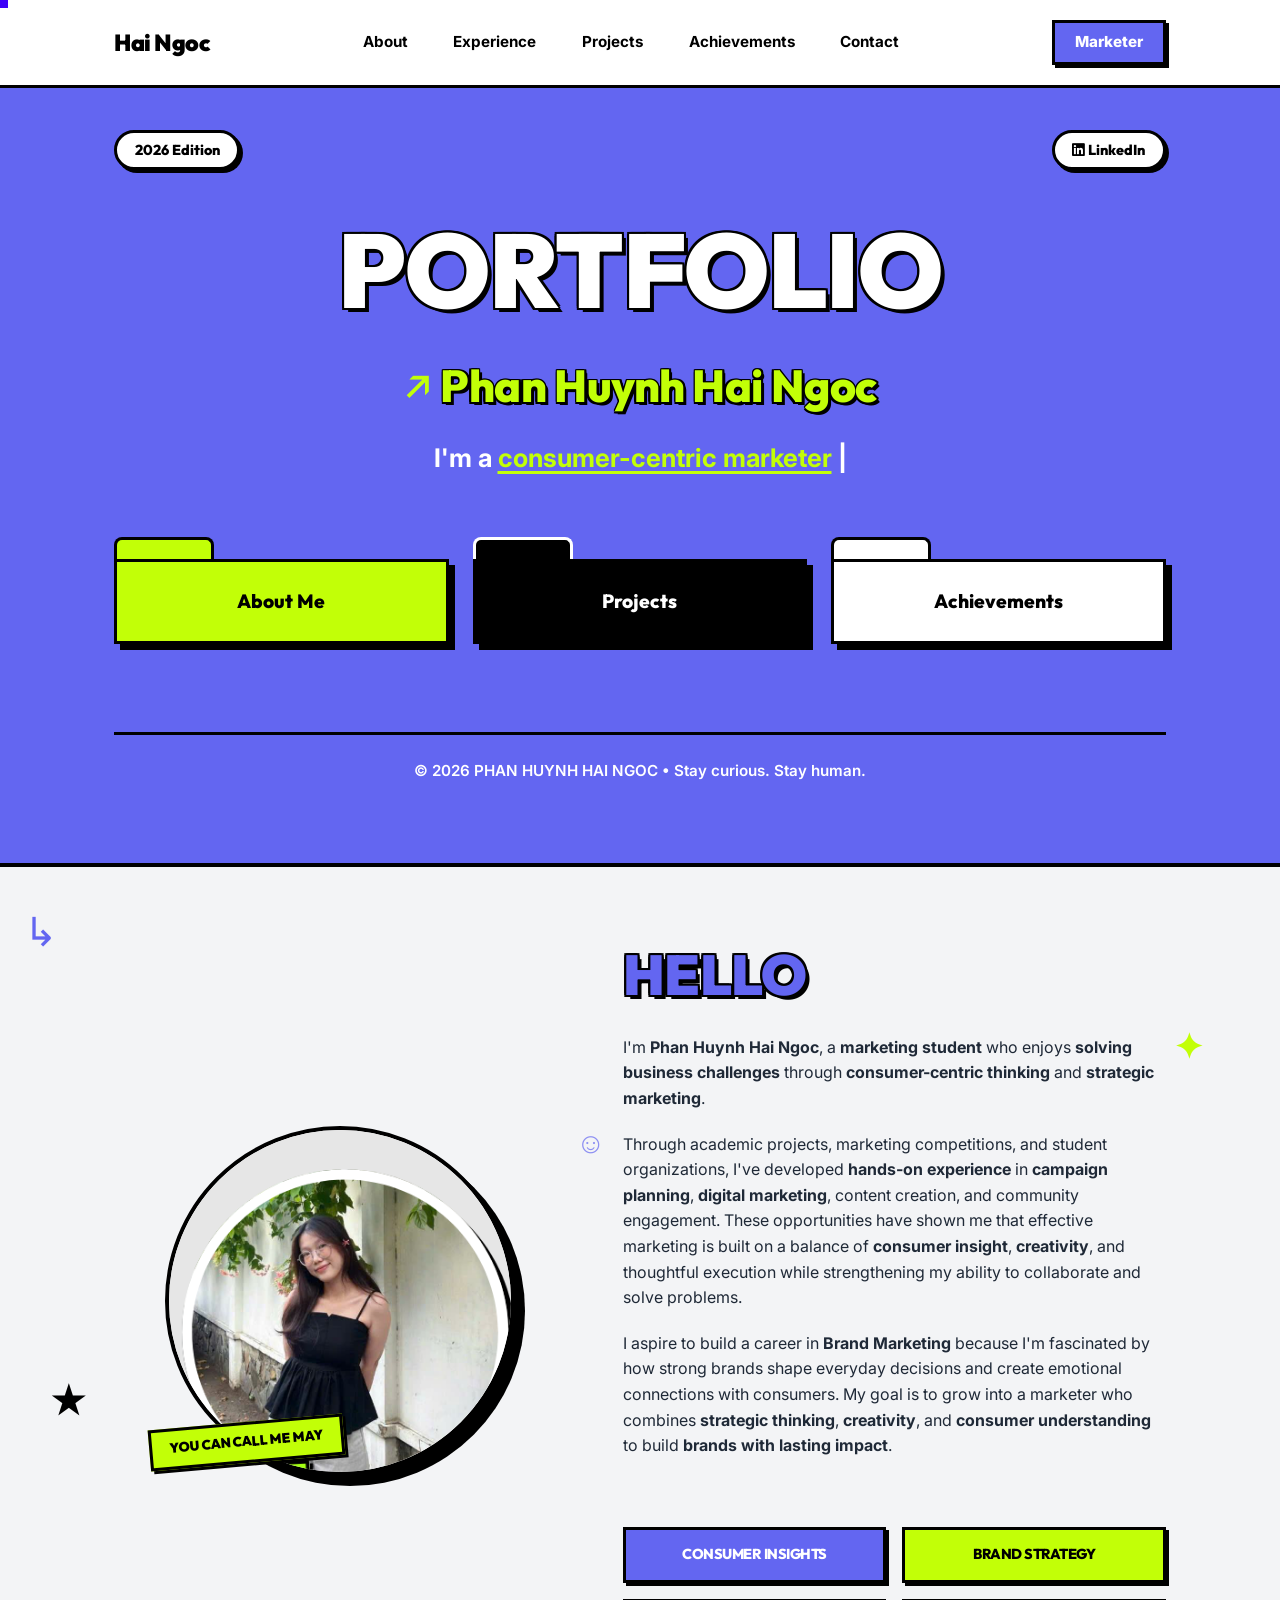
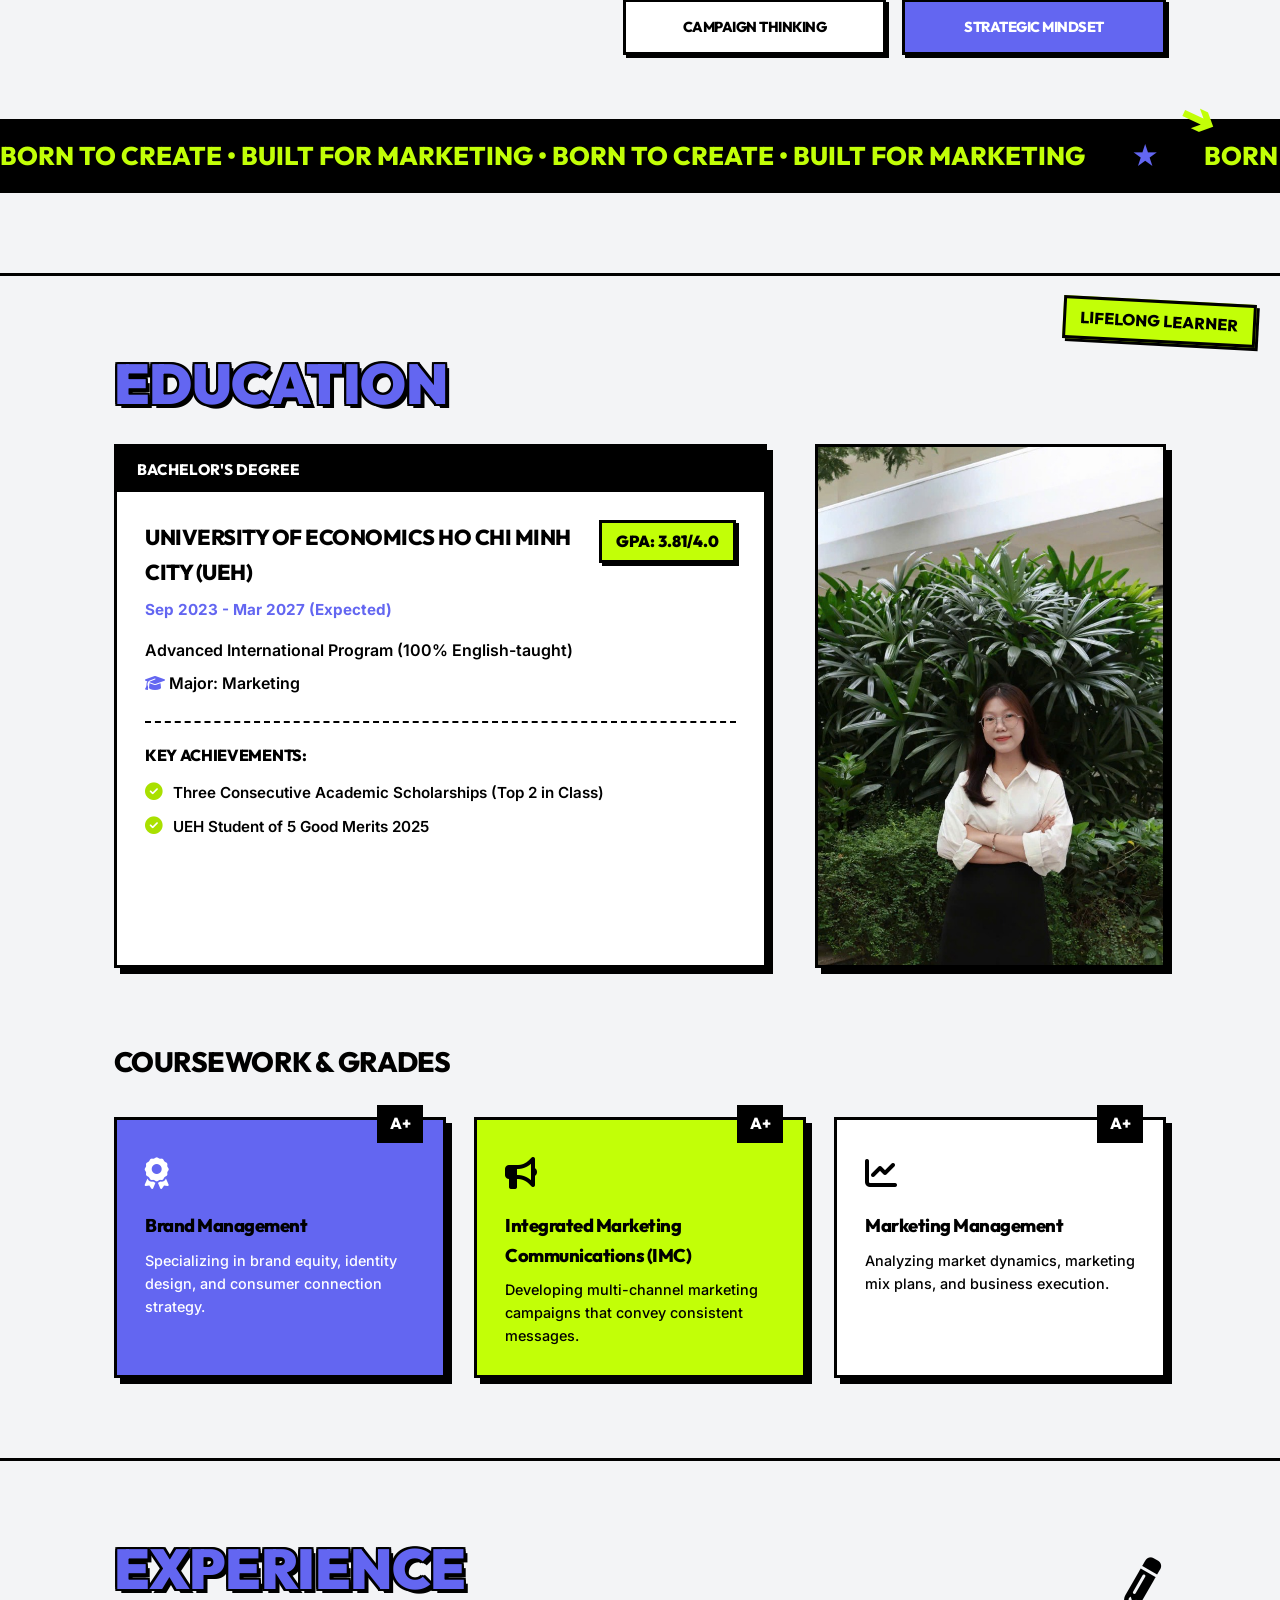
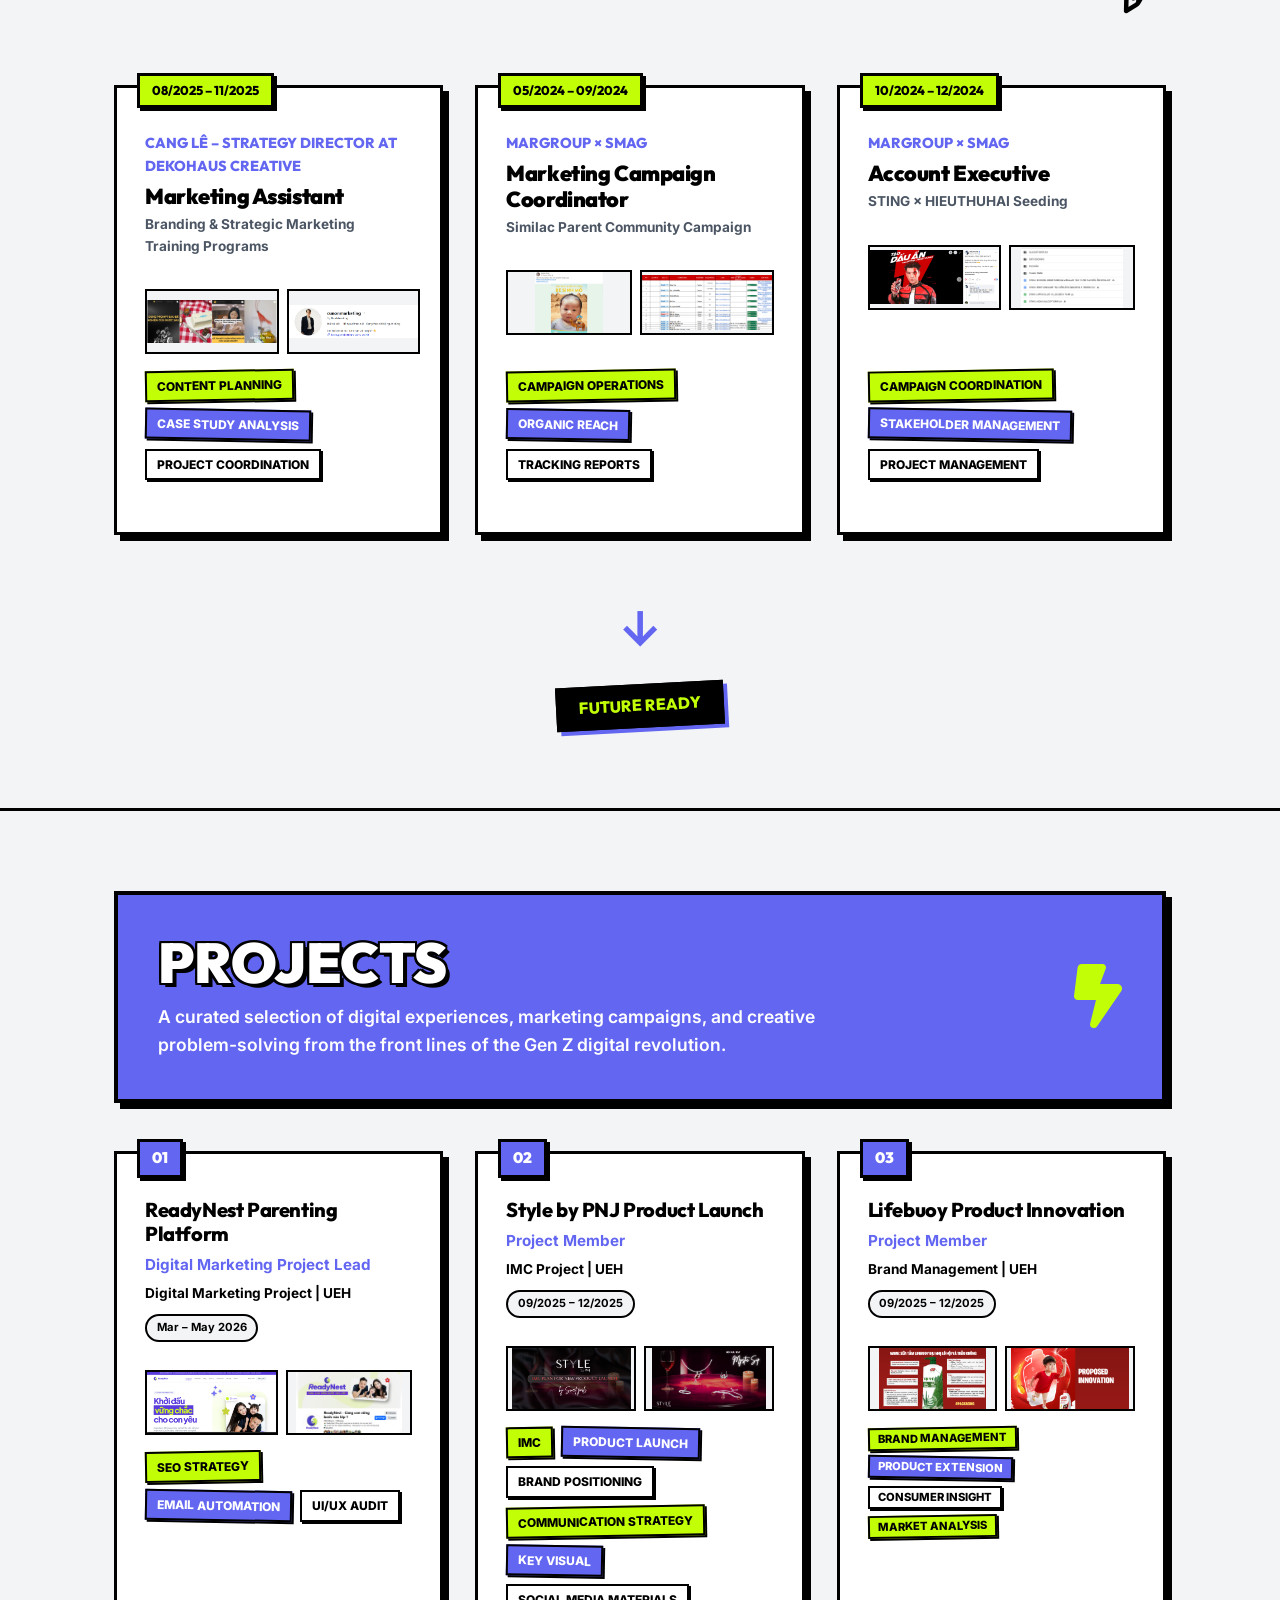
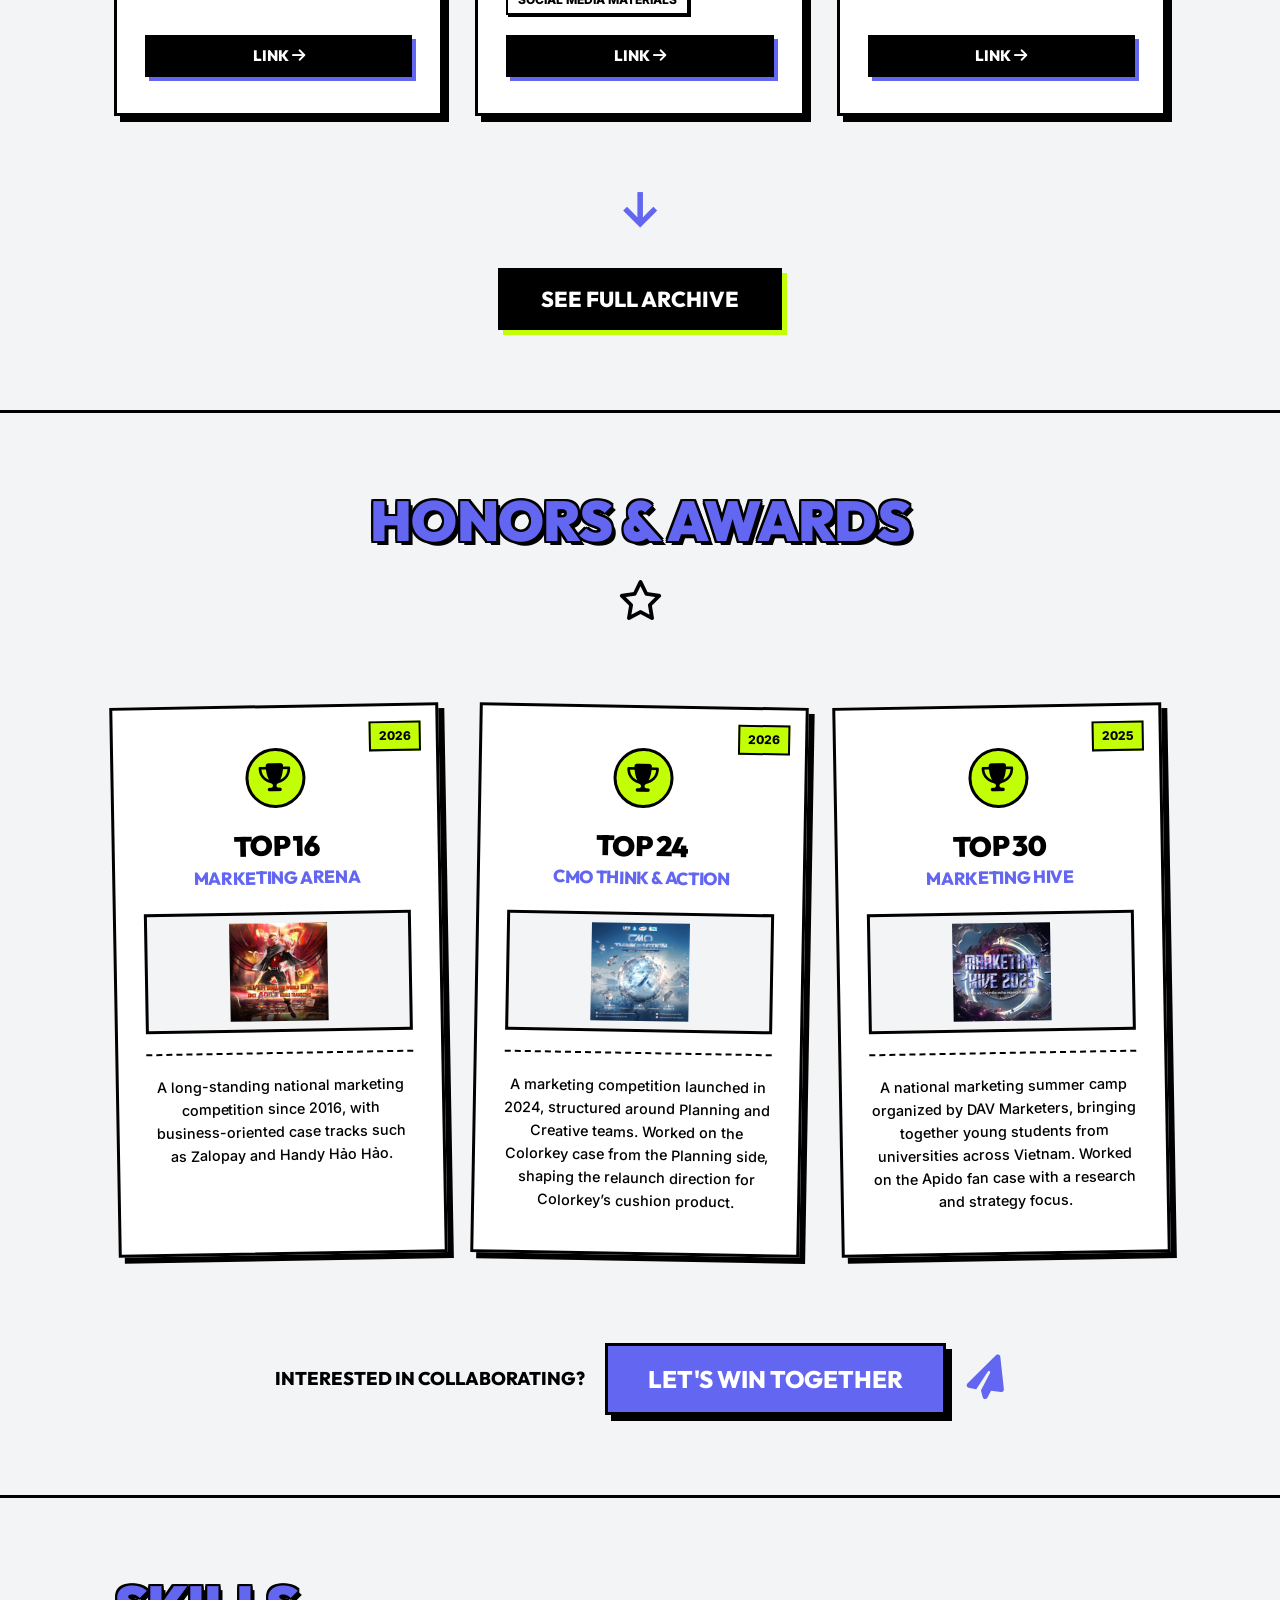
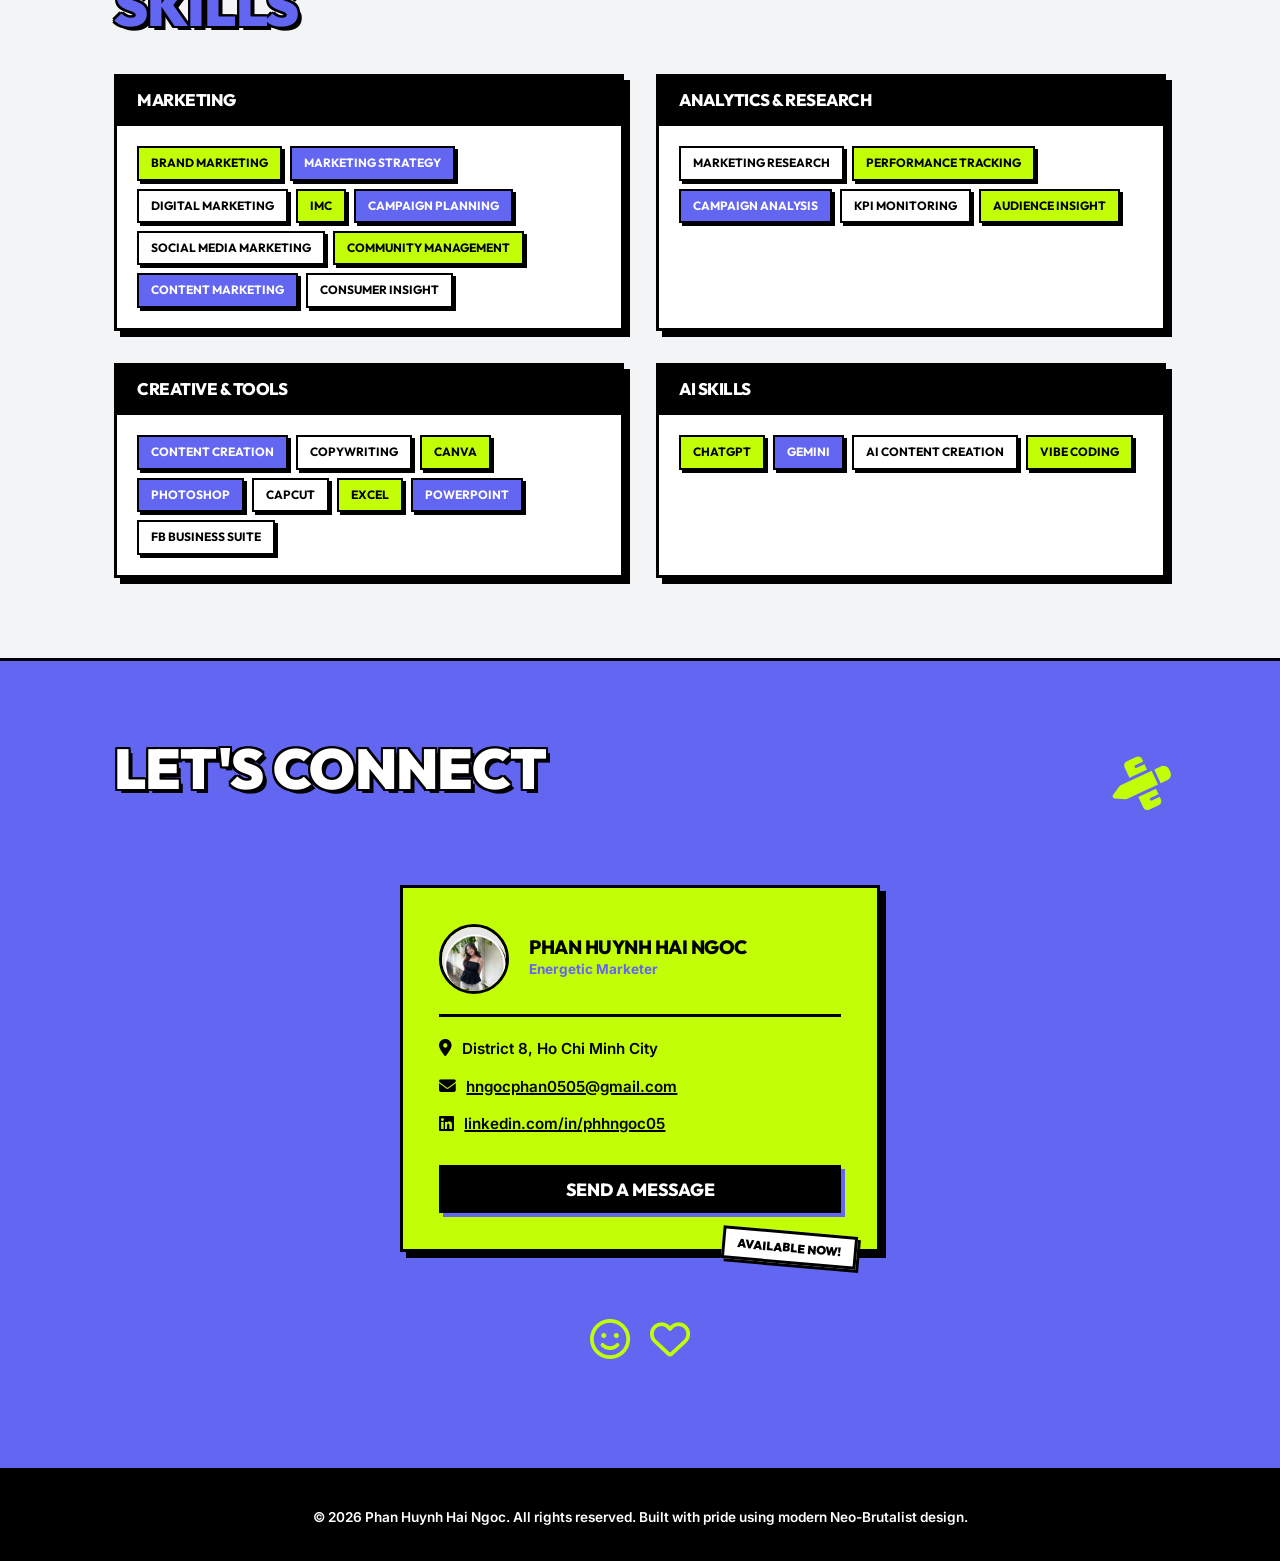
==== portfolio-website/index.html @ c620b6cb "Add files via upload" ====
<!DOCTYPE html>
<html lang="vi">
<head>
  <meta charset="UTF-8">
  <meta name="viewport" content="width=device-width, initial-scale=1.0">
  <meta name="description" content="Portfolio cá nhân của Phan Huỳnh Hải Ngọc - Marketing Intern. Học viên UEH đam mê Marketing chiến lược, Sáng tạo nội dung và Phân tích hành vi khách hàng.">
  <title>Phan Huỳnh Hải Ngọc | Portfolio</title>
  
  <!-- Google Fonts -->
  <link rel="preconnect" href="https://fonts.googleapis.com">
  <link rel="preconnect" href="https://fonts.gstatic.com" crossorigin>
  <link href="https://fonts.googleapis.com/css2?family=Outfit:wght@400;500;600;700;800;900&family=Inter:wght@400;500;600;700&display=swap" rel="stylesheet">
  
  <!-- FontAwesome for Icons -->
  <link rel="stylesheet" href="https://cdnjs.cloudflare.com/ajax/libs/font-awesome/6.4.0/css/all.min.css">
  
  <!-- Main Stylesheet -->
  <link rel="stylesheet" href="style.css">

  <!-- Paste Vercel Analytics script here after enabling Analytics -->
  <script defer src="/_vercel/insights/script.js"></script>
</head>
<body>

  <!-- Custom Cursor Deco for Desktop -->
  <div class="custom-cursor"></div>

  <!-- FIXED HEADER / NAVIGATION BAR -->
  <header>
    <div class="nav-container">
      <a href="#home" class="logo">Hai Ngoc</a>
      <nav>
        <ul>
          <li><a href="#about" class="nav-link">About</a></li>
          <li><a href="#experience" class="nav-link">Experience</a></li>
          <li><a href="#projects" class="nav-link">Projects</a></li>
          <li><a href="#achievements" class="nav-link">Achievements</a></li>
          <li><a href="#contact" class="nav-link">Contact</a></li>
        </ul>
      </nav>
      <a href="#contact" class="btn-hire">Marketer</a>
      <button class="mobile-toggle" aria-label="Toggle Menu">
        <i class="fa-solid fa-bars"></i>
      </button>
    </div>
  </header>

  <!-- MOBILE NAVIGATION DRAWER -->
  <div class="mobile-drawer">
    <button class="mobile-close" aria-label="Close Menu">&times;</button>
    <ul>
      <li><a href="#about" class="mobile-link">About</a></li>
      <li><a href="#experience" class="mobile-link">Experience</a></li>
      <li><a href="#projects" class="mobile-link">Projects</a></li>
      <li><a href="#achievements" class="mobile-link">Achievements</a></li>
      <li><a href="#contact" class="mobile-link">Contact</a></li>
    </ul>
    <a href="#contact" class="mobile-btn-hire">Marketer</a>
  </div>

  <main>
    <!-- SECTION 1: HOME / HERO (FULL-WIDTH BACKGROUND) -->
    <section id="home" class="hero-section">
      <div class="container hero-container">
        <div class="hero-header-row">
          <div class="stamp-2026">2026 Edition</div>
          <a href="https://www.linkedin.com/in/phhngoc05" target="_blank" rel="noopener" class="hero-linkedin-btn">
            <i class="fa-brands fa-linkedin"></i> LinkedIn
          </a>
        </div>
        
        <h1 class="hero-title">PORTFOLIO</h1>
        
        <div class="hero-name-container">
          <span class="arrow-deco">↗</span>
          <h2 class="hero-name">Phan Huynh Hai Ngoc</h2>
        </div>
        
        <div class="typing-container">
          <span class="typing-label">I'm a </span>
          <span id="typing-text" class="typing-text"></span>
          <span class="cursor">|</span>
        </div>

        <!-- Folder-style quick links -->
        <div class="folder-links-container">
          <a href="#about" class="folder-link folder-green">
            <span class="folder-tab"></span>
            <span class="folder-content">About Me</span>
          </a>
          <a href="#projects" class="folder-link folder-black">
            <span class="folder-tab"></span>
            <span class="folder-content">Projects</span>
          </a>
          <a href="#achievements" class="folder-link folder-white">
            <span class="folder-tab"></span>
            <span class="folder-content">Achievements</span>
          </a>
        </div>

        <!-- Footer phrase inside the Hero Container -->
        <div class="hero-footer-banner">
          <span class="footer-copyright">© 2026 PHAN HUYNH HAI NGOC • Stay curious. Stay human.</span>
        </div>
      </div>
    </section>

    <!-- SECTION 2: ABOUT ME (FULL-WIDTH BACKGROUND) -->
    <section id="about" class="about-section scroll-reveal">
      <!-- Decorative Doodle Elements (floating subtly in background/sides) -->
      <span class="doodle-deco doodle-sparkle">✦</span>
      <span class="doodle-deco doodle-star">★</span>
      <span class="doodle-deco doodle-arrow">➔</span>
      <span class="doodle-deco doodle-smiley">☺</span>
      
      <div class="container">
        <span class="arrow-deco-top">↳</span>
        <div class="about-grid">
          <!-- Left: Portrait Image & Sticker -->
          <div class="about-visual">
            <div class="avatar-circle-wrapper">
              <img src="assets/cropped/avatar.png" alt="Phan Huỳnh Hải Ngọc" class="avatar-img">
              <div class="sticker-call-me">YOU CAN CALL ME MAY</div>
            </div>
          </div>

          <!-- Right: Text Content & Tags -->
          <div class="about-content">
            <h2 class="section-title text-shadow-purple">HELLO</h2>
            <div class="about-bio">
              <p>
                I'm <strong>Phan Huynh Hai Ngoc</strong>, a <strong>marketing student</strong> who enjoys <strong>solving business challenges</strong> through <strong>consumer-centric thinking</strong> and <strong>strategic marketing</strong>.
              </p>
              <p>
                Through academic projects, marketing competitions, and student organizations, I've developed <strong>hands-on experience</strong> in <strong>campaign planning</strong>, <strong>digital marketing</strong>, content creation, and community engagement. These opportunities have shown me that effective marketing is built on a balance of <strong>consumer insight</strong>, <strong>creativity</strong>, and thoughtful execution while strengthening my ability to collaborate and solve problems.
              </p>
              <p>
                I aspire to build a career in <strong>Brand Marketing</strong> because I'm fascinated by how strong brands shape everyday decisions and create emotional connections with consumers. My goal is to grow into a marketer who combines <strong>strategic thinking</strong>, <strong>creativity</strong>, and <strong>consumer understanding</strong> to build <strong>brands with lasting impact</strong>.
              </p>
            </div>

            <div class="strategy-pills-grid">
              <div class="about-trait-box pill-purple">CONSUMER INSIGHTS</div>
              <div class="about-trait-box pill-green">BRAND STRATEGY</div>
              <div class="about-trait-box pill-white">CAMPAIGN THINKING</div>
              <div class="about-trait-box pill-purple">STRATEGIC MINDSET</div>
            </div>
          </div>
        </div>

        <!-- Continuous Marquee Banner -->
        <div class="marquee-container">
          <div class="marquee-content">
            <span>BORN TO CREATE • BUILT FOR MARKETING • BORN TO CREATE • BUILT FOR MARKETING </span>
            <span class="star-sep">★</span>
            <span>BORN TO CREATE • BUILT FOR MARKETING • BORN TO CREATE • BUILT FOR MARKETING </span>
            <span class="star-sep">★</span>
          </div>
        </div>
      </div>
    </section>

    <!-- SECTION 3: EDUCATION (FULL-WIDTH BACKGROUND) -->
    <section id="education" class="education-section scroll-reveal">
      <div class="container">
        <div class="education-label-sticker">LIFELONG LEARNER</div>
        <h2 class="section-title text-shadow-purple">EDUCATION</h2>
        
        <div class="education-main-grid">
          <!-- Left: UEH details and grades -->
          <div class="education-details-card">
            <div class="edu-card-header">BACHELOR'S DEGREE</div>
            <div class="edu-card-body">
              <div class="edu-title-row">
                <h3>UNIVERSITY OF ECONOMICS HO CHI MINH CITY (UEH)</h3>
                <div class="gpa-badge">GPA: 3.81/4.0</div>
              </div>
              <p class="edu-timeline">Sep 2023 - Mar 2027 (Expected)</p>
              <p class="edu-program">Advanced International Program (100% English-taught)</p>
              <p class="edu-major"><i class="fa-solid fa-graduation-cap"></i> Major: Marketing</p>
              
              <div class="key-achievements-box">
                <h4>KEY ACHIEVEMENTS:</h4>
                <ul>
                  <li><i class="fa-solid fa-circle-check"></i> Three Consecutive Academic Scholarships (Top 2 in Class)</li>
                  <li><i class="fa-solid fa-circle-check"></i> UEH Student of 5 Good Merits 2025</li>
                </ul>
              </div>
            </div>
          </div>

          <!-- Right: Photo card replaced with SVG Placeholder -->
          <div class="education-visual-card">
            <!-- SỬA ẢNH EDUCATION Ở ĐÂY: thay src bằng ảnh của bạn -->
            <img src="assets/images/education-photo.jpg" alt="Add your image here" class="me-ueh-img">
          </div>
        </div>

        <!-- Coursework & Grades -->
        <div class="coursework-container">
          <h3 class="coursework-title">COURSEWORK & GRADES</h3>
          <div class="coursework-grid">
            <div class="course-grade-card card-purple">
              <span class="grade-badge">A+</span>
              <div class="course-icon"><i class="fa-solid fa-award"></i></div>
              <h4>Brand Management</h4>
              <p>Specializing in brand equity, identity design, and consumer connection strategy.</p>
            </div>
            
            <div class="course-grade-card card-green">
              <span class="grade-badge">A+</span>
              <div class="course-icon"><i class="fa-solid fa-bullhorn"></i></div>
              <h4>Integrated Marketing Communications (IMC)</h4>
              <p>Developing multi-channel marketing campaigns that convey consistent messages.</p>
            </div>
            
            <div class="course-grade-card card-white">
              <span class="grade-badge">A+</span>
              <div class="course-icon"><i class="fa-solid fa-chart-line"></i></div>
              <h4>Marketing Management</h4>
              <p>Analyzing market dynamics, marketing mix plans, and business execution.</p>
            </div>
          </div>
        </div>
      </div>
    </section>

    <!-- SECTION 4: EXPERIENCE (FULL-WIDTH BACKGROUND) -->
    <section id="experience" class="experience-section scroll-reveal">
      <div class="container">
        <div class="experience-header-container">
          <h2 class="section-title text-shadow-purple">EXPERIENCE</h2>
          <span class="deco-pencil"><i class="fa-solid fa-pencil"></i></span>
        </div>

        <div class="experience-grid">
          <!-- Experience 1 -->
          <div class="experience-card" data-experience="dehaus-creative">
            <div class="exp-badge">08/2025 – 11/2025</div>
            <div class="exp-header">
              <span class="exp-company">Cang Lê – Strategy Director at DekoHaus Creative</span>
              <h3>Assistant to the Strategy Director</h3>
            </div>
            
            <!-- Horizontal Proof Image Placeholders (2 small images) -->
            <div class="card-proof-row">
              <!-- COMMENT: Replace the src below with your real proof image file path -->
              <img src="data:image/svg+xml;utf8,%3Csvg xmlns='http://www.w3.org/2000/svg' width='120' height='70' viewBox='0 0 120 70'%3E%3Crect width='100%25' height='100%25' fill='%23e5e7eb'/%3E%3Crect x='5' y='5' width='110' height='60' fill='none' stroke='%239ca3af' stroke-width='1.5' stroke-dasharray='3,3'/%3E%3Cg transform='translate(60, 40)' text-anchor='middle' fill='%236b7280' font-family='system-ui, sans-serif'%3E%3Ctext x='0' y='0' font-size='9' font-weight='bold'%3EAdd proof image%3C/text%3E%3C/g%3E%3C/svg%3E" alt="Experience Proof Placeholder" class="small-proof-img">
              <!-- COMMENT: Replace the src below with your real proof image file path -->
              <img src="data:image/svg+xml;utf8,%3Csvg xmlns='http://www.w3.org/2000/svg' width='120' height='70' viewBox='0 0 120 70'%3E%3Crect width='100%25' height='100%25' fill='%23e5e7eb'/%3E%3Crect x='5' y='5' width='110' height='60' fill='none' stroke='%239ca3af' stroke-width='1.5' stroke-dasharray='3,3'/%3E%3Cg transform='translate(60, 40)' text-anchor='middle' fill='%236b7280' font-family='system-ui, sans-serif'%3E%3Ctext x='0' y='0' font-size='9' font-weight='bold'%3EAdd proof image%3C/text%3E%3C/g%3E%3C/svg%3E" alt="Experience Proof Placeholder" class="small-proof-img">
            </div>

            <div class="exp-tags">
              <span>BRAND STRATEGY</span>
              <span>IMC</span>
              <span>PROJECT EXECUTION</span>
            </div>
          </div>

          <!-- Experience 2 -->
          <div class="experience-card" data-experience="margroup-similac">
            <div class="exp-badge">05/2024 – 09/2024</div>
            <div class="exp-header">
              <span class="exp-company">MARGROUP × SMAG</span>
              <h3>Marketing Campaign Coordinator</h3>
              <span class="exp-subtitle">Similac Parent Community Campaign</span>
            </div>

            <!-- Horizontal Proof Image Placeholders (2 small images) -->
            <div class="card-proof-row">
              <!-- COMMENT: Replace the src below with your real proof image file path -->
              <img src="data:image/svg+xml;utf8,%3Csvg xmlns='http://www.w3.org/2000/svg' width='120' height='70' viewBox='0 0 120 70'%3E%3Crect width='100%25' height='100%25' fill='%23e5e7eb'/%3E%3Crect x='5' y='5' width='110' height='60' fill='none' stroke='%239ca3af' stroke-width='1.5' stroke-dasharray='3,3'/%3E%3Cg transform='translate(60, 40)' text-anchor='middle' fill='%236b7280' font-family='system-ui, sans-serif'%3E%3Ctext x='0' y='0' font-size='9' font-weight='bold'%3EAdd proof image%3C/text%3E%3C/g%3E%3C/svg%3E" alt="Experience Proof Placeholder" class="small-proof-img">
              <!-- COMMENT: Replace the src below with your real proof image file path -->
              <img src="data:image/svg+xml;utf8,%3Csvg xmlns='http://www.w3.org/2000/svg' width='120' height='70' viewBox='0 0 120 70'%3E%3Crect width='100%25' height='100%25' fill='%23e5e7eb'/%3E%3Crect x='5' y='5' width='110' height='60' fill='none' stroke='%239ca3af' stroke-width='1.5' stroke-dasharray='3,3'/%3E%3Cg transform='translate(60, 40)' text-anchor='middle' fill='%236b7280' font-family='system-ui, sans-serif'%3E%3Ctext x='0' y='0' font-size='9' font-weight='bold'%3EAdd proof image%3C/text%3E%3C/g%3E%3C/svg%3E" alt="Experience Proof Placeholder" class="small-proof-img">
            </div>

            <div class="exp-tags">
              <span>CAMPAIGN OPERATIONS</span>
              <span>ORGANIC REACH</span>
              <span>TRACKING REPORTS</span>
            </div>
          </div>

          <!-- Experience 3 -->
          <div class="experience-card" data-experience="margroup-sting">
            <div class="exp-badge">10/2024 – 12/2024</div>
            <div class="exp-header">
              <span class="exp-company">MARGROUP × SMAG</span>
              <h3>Account Executive</h3>
              <span class="exp-subtitle">STING × HIEUTHUHAI Seeding</span>
            </div>

            <!-- Horizontal Proof Image Placeholders (2 small images) -->
            <div class="card-proof-row">
              <!-- COMMENT: Replace the src below with your real proof image file path -->
              <img src="data:image/svg+xml;utf8,%3Csvg xmlns='http://www.w3.org/2000/svg' width='120' height='70' viewBox='0 0 120 70'%3E%3Crect width='100%25' height='100%25' fill='%23e5e7eb'/%3E%3Crect x='5' y='5' width='110' height='60' fill='none' stroke='%239ca3af' stroke-width='1.5' stroke-dasharray='3,3'/%3E%3Cg transform='translate(60, 40)' text-anchor='middle' fill='%236b7280' font-family='system-ui, sans-serif'%3E%3Ctext x='0' y='0' font-size='9' font-weight='bold'%3EAdd proof image%3C/text%3E%3C/g%3E%3C/svg%3E" alt="Experience Proof Placeholder" class="small-proof-img">
              <!-- COMMENT: Replace the src below with your real proof image file path -->
              <img src="data:image/svg+xml;utf8,%3Csvg xmlns='http://www.w3.org/2000/svg' width='120' height='70' viewBox='0 0 120 70'%3E%3Crect width='100%25' height='100%25' fill='%23e5e7eb'/%3E%3Crect x='5' y='5' width='110' height='60' fill='none' stroke='%239ca3af' stroke-width='1.5' stroke-dasharray='3,3'/%3E%3Cg transform='translate(60, 40)' text-anchor='middle' fill='%236b7280' font-family='system-ui, sans-serif'%3E%3Ctext x='0' y='0' font-size='9' font-weight='bold'%3EAdd proof image%3C/text%3E%3C/g%3E%3C/svg%3E" alt="Experience Proof Placeholder" class="small-proof-img">
            </div>

            <div class="exp-tags">
              <span>ACCOUNT OPERATIONS</span>
              <span>KOL SEEDING</span>
              <span>LOGISTICS</span>
            </div>
          </div>
        </div>
        
        <div class="experience-bottom-deco">
          <span class="arrow-down-deco">↓</span>
          <div class="sticker-future">FUTURE READY</div>
        </div>
      </div>
    </section>

    <!-- SECTION 5: PROJECTS (FULL-WIDTH BACKGROUND) -->
    <section id="projects" class="projects-section scroll-reveal">
      <div class="container">
        <div class="projects-hero-banner">
          <div class="projects-hero-text">
            <h2 class="section-title text-shadow-white">PROJECTS</h2>
            <p class="section-desc">
              A curated selection of digital experiences, marketing campaigns, and creative problem-solving from the front lines of the Gen Z digital revolution.
            </p>
          </div>
          <div class="deco-bolt"><i class="fa-solid fa-bolt-lightning"></i></div>
        </div>

        <!-- Projects Grid -->
        <div class="projects-grid">
          
          <!-- Project 1: ReadyNest -->
          <div class="project-card" data-project="readynest">
            <div class="project-num-badge">01</div>
            <div class="project-card-body">
              <div class="project-title-row">
                <h3>ReadyNest Parenting Platform</h3>
              </div>
              <p class="project-role-text">Digital Marketing Project Lead • Mar - May 2026</p>

              <!-- Horizontal Campaign Image Placeholders (2 small images) -->
              <div class="card-proof-row">
                <!-- COMMENT: Replace the src below with your real campaign image file path -->
                <img src="data:image/svg+xml;utf8,%3Csvg xmlns='http://www.w3.org/2000/svg' width='120' height='70' viewBox='0 0 120 70'%3E%3Crect width='100%25' height='100%25' fill='%23e5e7eb'/%3E%3Crect x='5' y='5' width='110' height='60' fill='none' stroke='%239ca3af' stroke-width='1.5' stroke-dasharray='3,3'/%3E%3Cg transform='translate(60, 40)' text-anchor='middle' fill='%236b7280' font-family='system-ui, sans-serif'%3E%3Ctext x='0' y='0' font-size='9' font-weight='bold'%3EAdd campaign image%3C/text%3E%3C/g%3E%3C/svg%3E" alt="Campaign Proof Placeholder" class="small-proof-img">
                <!-- COMMENT: Replace the src below with your real campaign image file path -->
                <img src="data:image/svg+xml;utf8,%3Csvg xmlns='http://www.w3.org/2000/svg' width='120' height='70' viewBox='0 0 120 70'%3E%3Crect width='100%25' height='100%25' fill='%23e5e7eb'/%3E%3Crect x='5' y='5' width='110' height='60' fill='none' stroke='%239ca3af' stroke-width='1.5' stroke-dasharray='3,3'/%3E%3Cg transform='translate(60, 40)' text-anchor='middle' fill='%236b7280' font-family='system-ui, sans-serif'%3E%3Ctext x='0' y='0' font-size='9' font-weight='bold'%3EAdd campaign image%3C/text%3E%3C/g%3E%3C/svg%3E" alt="Campaign Proof Placeholder" class="small-proof-img">
              </div>

              <div class="project-tags">
                <span>SEO Strategy</span>
                <span>Email Automation</span>
                <span>UI/UX Audit</span>
              </div>

              <button class="btn-project-proof">VIEW DETAILS <i class="fa-solid fa-arrow-right"></i></button>
            </div>
          </div>

          <!-- Project 2: Similac -->
          <div class="project-card" data-project="similac">
            <div class="project-num-badge">02</div>
            <div class="project-card-body">
              <div class="project-title-row">
                <h3>Similac Minigame Experience</h3>
              </div>
              <p class="project-role-text">Lead Gamification Strategist • Jan - Feb 2026</p>

              <!-- Horizontal Campaign Image Placeholders (2 small images) -->
              <div class="card-proof-row">
                <!-- COMMENT: Replace the src below with your real campaign image file path -->
                <img src="data:image/svg+xml;utf8,%3Csvg xmlns='http://www.w3.org/2000/svg' width='120' height='70' viewBox='0 0 120 70'%3E%3Crect width='100%25' height='100%25' fill='%23e5e7eb'/%3E%3Crect x='5' y='5' width='110' height='60' fill='none' stroke='%239ca3af' stroke-width='1.5' stroke-dasharray='3,3'/%3E%3Cg transform='translate(60, 40)' text-anchor='middle' fill='%236b7280' font-family='system-ui, sans-serif'%3E%3Ctext x='0' y='0' font-size='9' font-weight='bold'%3EAdd campaign image%3C/text%3E%3C/g%3E%3C/svg%3E" alt="Campaign Proof Placeholder" class="small-proof-img">
                <!-- COMMENT: Replace the src below with your real campaign image file path -->
                <img src="data:image/svg+xml;utf8,%3Csvg xmlns='http://www.w3.org/2000/svg' width='120' height='70' viewBox='0 0 120 70'%3E%3Crect width='100%25' height='100%25' fill='%23e5e7eb'/%3E%3Crect x='5' y='5' width='110' height='60' fill='none' stroke='%239ca3af' stroke-width='1.5' stroke-dasharray='3,3'/%3E%3Cg transform='translate(60, 40)' text-anchor='middle' fill='%236b7280' font-family='system-ui, sans-serif'%3E%3Ctext x='0' y='0' font-size='9' font-weight='bold'%3EAdd campaign image%3C/text%3E%3C/g%3E%3C/svg%3E" alt="Campaign Proof Placeholder" class="small-proof-img">
              </div>

              <div class="project-tags">
                <span>Gamification</span>
                <span>Brand Activation</span>
                <span>Community Engagement</span>
              </div>

              <button class="btn-project-proof">VIEW DETAILS <i class="fa-solid fa-arrow-right"></i></button>
            </div>
          </div>

          <!-- Project 3: UEH Debate -->
          <div class="project-card" data-project="uehdebate">
            <div class="project-num-badge">03</div>
            <div class="project-card-body">
              <div class="project-title-row">
                <h3>UEH Debate Championship 2025</h3>
              </div>
              <p class="project-role-text">Marketing & PR Director • 2025 Season</p>

              <!-- Horizontal Campaign Image Placeholders (2 small images) -->
              <div class="card-proof-row">
                <!-- COMMENT: Replace the src below with your real campaign image file path -->
                <img src="data:image/svg+xml;utf8,%3Csvg xmlns='http://www.w3.org/2000/svg' width='120' height='70' viewBox='0 0 120 70'%3E%3Crect width='100%25' height='100%25' fill='%23e5e7eb'/%3E%3Crect x='5' y='5' width='110' height='60' fill='none' stroke='%239ca3af' stroke-width='1.5' stroke-dasharray='3,3'/%3E%3Cg transform='translate(60, 40)' text-anchor='middle' fill='%236b7280' font-family='system-ui, sans-serif'%3E%3Ctext x='0' y='0' font-size='9' font-weight='bold'%3EAdd campaign image%3C/text%3E%3C/g%3E%3C/svg%3E" alt="Campaign Proof Placeholder" class="small-proof-img">
                <!-- COMMENT: Replace the src below with your real campaign image file path -->
                <img src="data:image/svg+xml;utf8,%3Csvg xmlns='http://www.w3.org/2000/svg' width='120' height='70' viewBox='0 0 120 70'%3E%3Crect width='100%25' height='100%25' fill='%23e5e7eb'/%3E%3Crect x='5' y='5' width='110' height='60' fill='none' stroke='%239ca3af' stroke-width='1.5' stroke-dasharray='3,3'/%3E%3Cg transform='translate(60, 40)' text-anchor='middle' fill='%236b7280' font-family='system-ui, sans-serif'%3E%3Ctext x='0' y='0' font-size='9' font-weight='bold'%3EAdd campaign image%3C/text%3E%3C/g%3E%3C/svg%3E" alt="Campaign Proof Placeholder" class="small-proof-img">
              </div>

              <div class="project-tags">
                <span>PR & Communications</span>
                <span>Event Branding</span>
                <span>Sponsorship</span>
              </div>

              <button class="btn-project-proof">VIEW DETAILS <i class="fa-solid fa-arrow-right"></i></button>
            </div>
          </div>

        </div>

        <div class="projects-action-row">
          <span class="arrow-down-deco">↓</span>
          <button id="btn-see-archive" class="btn-see-archive">SEE FULL ARCHIVE</button>
        </div>
      </div>
    </section>

    <!-- SECTION 6: ACHIEVEMENTS (AWARDS) (FULL-WIDTH BACKGROUND) -->
    <section id="achievements" class="awards-section scroll-reveal">
      <div class="container">
        <div class="awards-header">
          <h2 class="section-title text-shadow-purple">HONORS & AWARDS</h2>
          <span class="deco-star"><i class="fa-regular fa-star"></i></span>
        </div>

        <!-- Awards Cards Row (Clickable cards with visual placeholders) -->
        <div class="awards-grid">
          <div class="award-item-card card-rotate-left" data-award="marketing-arena">
            <div class="award-year-tag">2026</div>
            <div class="award-icon-circle"><i class="fa-solid fa-trophy"></i></div>
            <h3>TOP 16</h3>
            <h4>MARKETING ARENA</h4>
            
            <!-- Award Image Placeholder -->
            <div class="award-img-wrapper">
              <img src="data:image/svg+xml;utf8,%3Csvg xmlns='http://www.w3.org/2000/svg' width='260' height='140' viewBox='0 0 260 140'%3E%3Crect width='100%25' height='100%25' fill='%23e5e7eb'/%3E%3Crect x='10' y='10' width='240' height='120' fill='none' stroke='%239ca3af' stroke-width='2' stroke-dasharray='5,5'/%3E%3Cg transform='translate(130, 75)' text-anchor='middle' fill='%236b7280' font-family='system-ui, sans-serif'%3E%3Ctext x='0' y='5' font-size='13' font-weight='bold'%3EAdd visual here%3C/text%3E%3C/g%3E%3C/svg%3E" alt="Award Placeholder" class="award-thumbnail">
            </div>
            
            <div class="divider-dashed"></div>
            <p>National competition for creative strategists and visionary marketers.</p>
          </div>

          <div class="award-item-card card-purple card-center" data-award="cmo-think-action">
            <div class="award-year-tag">2026</div>
            <div class="award-icon-circle"><i class="fa-solid fa-medal"></i></div>
            <h3>TOP 24</h3>
            <h4>CMO THINK & ACTION</h4>
            
            <!-- Award Image Placeholder -->
            <div class="award-img-wrapper">
              <img src="data:image/svg+xml;utf8,%3Csvg xmlns='http://www.w3.org/2000/svg' width='260' height='140' viewBox='0 0 260 140'%3E%3Crect width='100%25' height='100%25' fill='%23e5e7eb'/%3E%3Crect x='10' y='10' width='240' height='120' fill='none' stroke='%239ca3af' stroke-width='2' stroke-dasharray='5,5'/%3E%3Cg transform='translate(130, 75)' text-anchor='middle' fill='%236b7280' font-family='system-ui, sans-serif'%3E%3Ctext x='0' y='5' font-size='13' font-weight='bold'%3EAdd visual here%3C/text%3E%3C/g%3E%3C/svg%3E" alt="Award Placeholder" class="award-thumbnail">
            </div>
            
            <div class="divider-dashed"></div>
            <p>Integrated marketing communication challenge for top university students.</p>
          </div>

          <div class="award-item-card card-rotate-right" data-award="marketing-hive">
            <div class="award-year-tag">2025</div>
            <div class="award-icon-circle"><i class="fa-solid fa-star"></i></div>
            <h3>TOP 30</h3>
            <h4>MARKETING HIVE</h4>
            
            <!-- Award Image Placeholder -->
            <div class="award-img-wrapper">
              <img src="data:image/svg+xml;utf8,%3Csvg xmlns='http://www.w3.org/2000/svg' width='260' height='140' viewBox='0 0 260 140'%3E%3Crect width='100%25' height='100%25' fill='%23e5e7eb'/%3E%3Crect x='10' y='10' width='240' height='120' fill='none' stroke='%239ca3af' stroke-width='2' stroke-dasharray='5,5'/%3E%3Cg transform='translate(130, 75)' text-anchor='middle' fill='%236b7280' font-family='system-ui, sans-serif'%3E%3Ctext x='0' y='5' font-size='13' font-weight='bold'%3EAdd visual here%3C/text%3E%3C/g%3E%3C/svg%3E" alt="Award Placeholder" class="award-thumbnail">
            </div>
            
            <div class="divider-dashed"></div>
            <p>Awarded for excellence in Ethics, Studies, Skills, Integration, and Fitness.</p>
          </div>
        </div>

        <div class="awards-footer-action">
          <span class="awards-collab-text">INTERESTED IN COLLABORATING?</span>
          <a href="#contact" class="btn-win-together">LET'S WIN TOGETHER</a>
          <div class="footer-plane-icon"><i class="fa-solid fa-paper-plane"></i></div>
        </div>
      </div>
    </section>

    <!-- SECTION 7: SKILLS (NEW SEPARATE SECTION) -->
    <section id="skills" class="skills-section scroll-reveal">
      <div class="container">
        <h2 class="section-title text-shadow-purple">SKILLS</h2>
        
        <div class="skills-grid-horizontal">
          <!-- Card 1: Marketing -->
          <div class="skill-card-horizontal">
            <div class="skill-card-header-horizontal">Marketing</div>
            <div class="skill-card-body-horizontal">
              <span class="pill-brutalist pill-green">Brand Marketing</span>
              <span class="pill-brutalist pill-purple">Marketing Strategy</span>
              <span class="pill-brutalist pill-white">Digital Marketing</span>
              <span class="pill-brutalist pill-green">IMC</span>
              <span class="pill-brutalist pill-purple">Campaign Planning</span>
              <span class="pill-brutalist pill-white">Social Media Marketing</span>
              <span class="pill-brutalist pill-green">Community Management</span>
              <span class="pill-brutalist pill-purple">Content Marketing</span>
              <span class="pill-brutalist pill-white">Consumer Insight</span>
            </div>
          </div>

          <!-- Card 2: Analytics & Research -->
          <div class="skill-card-horizontal">
            <div class="skill-card-header-horizontal">Analytics & Research</div>
            <div class="skill-card-body-horizontal">
              <span class="pill-brutalist pill-white">Marketing Research</span>
              <span class="pill-brutalist pill-green">Performance Tracking</span>
              <span class="pill-brutalist pill-purple">Campaign Analysis</span>
              <span class="pill-brutalist pill-white">KPI Monitoring</span>
              <span class="pill-brutalist pill-green">Audience Insight</span>
            </div>
          </div>

          <!-- Card 3: Creative & Tools -->
          <div class="skill-card-horizontal">
            <div class="skill-card-header-horizontal">Creative & Tools</div>
            <div class="skill-card-body-horizontal">
              <span class="pill-brutalist pill-purple">Content Creation</span>
              <span class="pill-brutalist pill-white">Copywriting</span>
              <span class="pill-brutalist pill-green">Canva</span>
              <span class="pill-brutalist pill-purple">Photoshop</span>
              <span class="pill-brutalist pill-white">CapCut</span>
              <span class="pill-brutalist pill-green">Excel</span>
              <span class="pill-brutalist pill-purple">PowerPoint</span>
              <span class="pill-brutalist pill-white">FB Business Suite</span>
            </div>
          </div>

          <!-- Card 4: AI Skills -->
          <div class="skill-card-horizontal">
            <div class="skill-card-header-horizontal">AI Skills</div>
            <div class="skill-card-body-horizontal">
              <span class="pill-brutalist pill-green">ChatGPT</span>
              <span class="pill-brutalist pill-purple">Gemini</span>
              <span class="pill-brutalist pill-white">AI Content Creation</span>
              <span class="pill-brutalist pill-green">Vibe Coding</span>
            </div>
          </div>
        </div>
      </div>
    </section>

    <!-- SECTION 8: CONTACT & LET'S CONNECT (FINAL SECTION) -->
    <section id="contact" class="contact-section scroll-reveal">
      <div class="container contact-container">
        <div class="contact-header-container">
          <h2 class="section-title text-shadow-purple">LET'S CONNECT</h2>
          <span class="deco-pencil-right"><i class="fa-solid fa-pen-ruler"></i></span>
        </div>

        <!-- Centered single Identity Contact Card -->
        <div class="contact-centered-wrapper">
          <div class="identity-card-green centered-card">
            <div class="id-avatar-row">
              <div class="id-avatar-box">
                <img src="assets/cropped/avatar.png" alt="Phan Huỳnh Hải Ngọc" class="avatar-small">
              </div>
              <div class="id-title-box">
                <h3>PHAN HUYNH HAI NGOC</h3>
                <p>Energetic Marketer</p>
              </div>
            </div>
            
            <div class="divider-solid"></div>
            
            <ul class="id-contact-details">
              <li><i class="fa-solid fa-location-dot"></i> District 8, Ho Chi Minh City</li>
              <li><i class="fa-solid fa-envelope"></i> <a href="mailto:hngocphan0505@gmail.com">hngocphan0505@gmail.com</a></li>
              <li><i class="fa-brands fa-linkedin"></i> <a href="https://www.linkedin.com/in/phhngoc05" target="_blank" rel="noopener">linkedin.com/in/phhngoc05</a></li>
            </ul>

            <button id="btn-trigger-form" class="btn-send-msg">SEND A MESSAGE</button>
            <div class="sticker-available">AVAILABLE NOW!</div>
          </div>
        </div>

        <div class="deco-smiley-row">
          <span class="deco-face"><i class="fa-regular fa-face-smile"></i></span>
          <span class="deco-heart"><i class="fa-regular fa-heart"></i></span>
        </div>
      </div>
    </section>
  </main>

  <!-- Footer -->
  <footer>
    <div class="container footer-container">
      <p>&copy; 2026 Phan Huynh Hai Ngoc. All rights reserved. Built with pride using modern Neo-Brutalist design.</p>
    </div>
  </footer>

  <!-- DYNAMIC PROJECT DETAIL & AWARD MODAL -->
  <div id="project-modal" class="modal-overlay" aria-hidden="true" role="dialog">
    <div class="modal-card">
      <button class="modal-close-btn" id="modal-close" aria-label="Close modal">&times;</button>
      <div class="modal-content">
        <!-- Loaded dynamically by JS -->
      </div>
    </div>
  </div>

  <!-- CONTACT FORM MODAL (Triggered by SEND A MESSAGE) -->
  <div id="contact-modal" class="modal-overlay" aria-hidden="true" role="dialog">
    <div class="modal-card">
      <button class="modal-close-btn" id="contact-modal-close" aria-label="Close modal">&times;</button>
      <div class="modal-content">
        <h3 class="modal-form-title">SEND A MESSAGE</h3>
        <form id="brutalist-contact-form">
          <div class="form-group">
            <label for="form-name">YOUR NAME *</label>
            <input type="text" id="form-name" required placeholder="Nguyen Van A">
          </div>
          <div class="form-group">
            <label for="form-email">YOUR EMAIL *</label>
            <input type="email" id="form-email" required placeholder="email@example.com">
          </div>
          <div class="form-group">
            <label for="form-message">MESSAGE *</label>
            <textarea id="form-message" rows="5" required placeholder="Hi Ngoc, I would like to collaborate on..."></textarea>
          </div>
          <button type="submit" class="btn-form-submit">SUBMIT MESSAGE <i class="fa-solid fa-paper-plane"></i></button>
        </form>
      </div>
    </div>
  </div>

  <!-- Javascript Files -->
  <script src="portfolio-data.js"></script>
  <script src="script.js"></script>
</body>
</html>
---- portfolio-website/style.css ----
/* ==========================================================================
   NEO-BRUTALIST DESIGN SYSTEM & VARIABLES
   ========================================================================== */
:root {
  --color-black: #000000;
  --color-white: #ffffff;
  --color-purple: #6366f1;
  --color-purple-dark: #4f46e5;
  --color-lime: #c2ff07;
  --color-lime-dark: #a9e000;
  --color-bg-dark: #0b0f19;
  --color-bg-light: #f3f4f6;
  --color-border: #000000;
  
  /* Proportional & Balanced Fonts (No wide/flattened display fonts) */
  --font-heading: 'Outfit', sans-serif;
  --font-subheading: 'Outfit', sans-serif;
  --font-body: 'Inter', sans-serif;
  
  /* Borders and Shadows (Brutalist style) */
  --border-thick: 3px solid var(--color-black);
  --border-thicker: 4px solid var(--color-black);
  --border-thin: 2px solid var(--color-black);
  
  --shadow-hard-sm: 3px 3px 0px var(--color-black);
  --shadow-hard: 6px 6px 0px var(--color-black);
  --shadow-hard-lg: 10px 10px 0px var(--color-black);
  
  --transition-fast: all 0.15s cubic-bezier(0.16, 1, 0.3, 1);
  --transition-normal: all 0.3s cubic-bezier(0.16, 1, 0.3, 1);
}

/* ==========================================================================
   RESET & BASE STYLES
   ========================================================================== */
* {
  margin: 0;
  padding: 0;
  box-sizing: border-box;
}

html, body {
  width: 100%;
  overflow-x: hidden;
}

html {
  scroll-behavior: smooth;
}

body {
  font-family: var(--font-body);
  background-color: var(--color-bg-light);
  color: var(--color-black);
  line-height: 1.6;
  -webkit-font-smoothing: antialiased;
  font-size: 1rem;
}

h1, h2, h3, h4, h5, h6 {
  font-family: var(--font-heading);
  color: var(--color-black);
  font-weight: 800;
  letter-spacing: -0.02em; /* Balanced normal letter-spacing */
}

/* Custom Selection Color */
::selection {
  background-color: var(--color-lime);
  color: var(--color-black);
}

/* Scrollbar Styles */
::-webkit-scrollbar {
  width: 12px;
}
::-webkit-scrollbar-track {
  background: var(--color-white);
  border-left: var(--border-thick);
}
::-webkit-scrollbar-thumb {
  background: var(--color-purple);
  border: var(--border-thick);
  border-radius: 0;
}
::-webkit-scrollbar-thumb:hover {
  background: var(--color-lime);
}

/* ==========================================================================
   UTILITY & DECORATIVE STYLES
   ========================================================================== */
/* Consistent container system across all sections */
.container {
  max-width: 1100px;
  margin: 0 auto;
  width: 100%;
  padding: 0 24px;
}

@media (max-width: 768px) {
  .container {
    padding: 0 16px;
  }
}

.section-title {
  font-family: var(--font-heading);
  font-size: clamp(2rem, 5vw, 3.5rem); /* Proportional heading size */
  font-weight: 900;
  text-transform: uppercase;
  letter-spacing: -0.01em;
  line-height: 1.0;
  margin-bottom: 2rem;
}

/* Text shadow effects for Brutalist aesthetics (8-way text shadow for outline to prevent inner vector glitches) */
.text-shadow-purple {
  color: var(--color-purple);
  -webkit-text-stroke: 0;
  text-shadow: 
    -2px -2px 0 var(--color-black),  
     2px -2px 0 var(--color-black),  
    -2px  2px 0 var(--color-black),  
     2px  2px 0 var(--color-black),  
    -2px  0px 0 var(--color-black),  
     2px  0px 0 var(--color-black),  
     0px -2px 0 var(--color-black),  
     0px  2px 0 var(--color-black),  
     4px  4px 0 var(--color-black);
}

.text-shadow-white {
  color: var(--color-white);
  -webkit-text-stroke: 0;
  text-shadow: 
    -2px -2px 0 var(--color-black),  
     2px -2px 0 var(--color-black),  
    -2px  2px 0 var(--color-black),  
     2px  2px 0 var(--color-black),  
    -2px  0px 0 var(--color-black),  
     2px  0px 0 var(--color-black),  
     0px -2px 0 var(--color-black),  
     0px  2px 0 var(--color-black),  
     4px  4px 0 var(--color-black);
}

/* Decorative Arrow Elements */
.arrow-deco {
  font-family: var(--font-heading);
  font-size: clamp(1.8rem, 3.5vw, 3rem);
  color: var(--color-lime);
  margin-right: 0.5rem;
  display: inline-block;
  animation: floatArrow 3s ease-in-out infinite;
}

.arrow-deco-top {
  position: absolute;
  top: 2rem;
  left: 1.5rem;
  font-family: var(--font-heading);
  font-size: 2.5rem;
  color: var(--color-purple);
}

.arrow-down-deco {
  font-size: 3rem;
  font-weight: bold;
  color: var(--color-purple);
  display: inline-block;
  animation: bounceDown 2s infinite;
}

@media (max-width: 768px) {
  .arrow-deco-top {
    display: none;
  }
}

@keyframes floatArrow {
  0%, 100% { transform: translateY(0) rotate(0deg); }
  50% { transform: translateY(-6px) rotate(3deg); }
}

@keyframes bounceDown {
  0%, 100%, 20%, 50%, 80% { transform: translateY(0); }
  40% { transform: translateY(-8px); }
  60% { transform: translateY(-4px); }
}

/* Custom cursor indicator for desktop */
.custom-cursor {
  width: 20px;
  height: 20px;
  border: 2px solid var(--color-black);
  background-color: var(--color-lime);
  position: fixed;
  pointer-events: none;
  z-index: 10000;
  display: none;
  transform: translate(-50%, -50%);
  mix-blend-mode: difference;
}

@media (min-width: 1024px) {
  .custom-cursor {
    display: block;
  }
}

/* Scroll reveal helper class */
.scroll-reveal {
  opacity: 0;
  transform: translateY(30px);
  transition: opacity 0.8s cubic-bezier(0.16, 1, 0.3, 1), transform 0.8s cubic-bezier(0.16, 1, 0.3, 1);
}

.scroll-reveal.active {
  opacity: 1;
  transform: translateY(0);
}

/* Brutalist Pills (Tags) */
.pill-brutalist {
  display: inline-block;
  padding: 0.5rem 1.25rem;
  font-family: var(--font-subheading);
  font-size: 0.85rem;
  font-weight: 800;
  text-transform: uppercase;
  border: var(--border-thick);
  box-shadow: var(--shadow-hard-sm);
  margin-right: 0.75rem;
  margin-bottom: 0.75rem;
  transition: var(--transition-fast);
  cursor: default;
}

.pill-purple {
  background-color: var(--color-purple);
  color: var(--color-white);
}

.pill-green {
  background-color: var(--color-lime);
  color: var(--color-black);
}

.pill-white {
  background-color: var(--color-white);
  color: var(--color-black);
}

.pill-brutalist:hover {
  transform: translate(-2px, -2px);
  box-shadow: 5px 5px 0px var(--color-black);
}

/* ==========================================================================
   HEADER & NAVIGATION BAR STYLES (SYNCHRONIZED, COMPACT & READABLE)
   ========================================================================== */
header {
  position: fixed;
  top: 0;
  left: 0;
  width: 100%;
  z-index: 999;
  background-color: var(--color-white);
  border-bottom: var(--border-thick);
  padding: 0.75rem 0; /* Compact Height */
  transition: var(--transition-normal);
}

.nav-container {
  max-width: 1100px;
  margin: 0 auto;
  padding: 0 24px;
  display: flex;
  justify-content: space-between;
  align-items: center;
}

@media (max-width: 768px) {
  .nav-container {
    padding: 0 16px;
  }
}

.logo {
  font-family: var(--font-heading);
  font-size: 1.45rem;
  font-weight: 900;
  text-decoration: none;
  color: var(--color-black);
  letter-spacing: -0.5px;
}

nav ul {
  display: flex;
  list-style: none;
  gap: 1rem;
}

.nav-link {
  font-family: var(--font-body); /* Readable sans-serif */
  font-size: 0.95rem;
  font-weight: 700;
  text-decoration: none;
  color: var(--color-black);
  padding: 0.4rem 0.8rem;
  border: 2px solid transparent;
  transition: var(--transition-fast);
}

.nav-link:hover, .nav-link.active {
  background-color: var(--color-lime);
  border: var(--border-thin);
  box-shadow: var(--shadow-hard-sm);
  transform: translate(-2px, -2px);
}

.btn-hire {
  font-family: var(--font-body); /* Readable sans-serif */
  font-size: 0.95rem;
  font-weight: 800;
  text-decoration: none;
  color: var(--color-white);
  background-color: var(--color-purple);
  padding: 0.45rem 1.25rem;
  border: var(--border-thick);
  box-shadow: var(--shadow-hard-sm);
  transition: var(--transition-fast);
}

.btn-hire:hover {
  transform: translate(-2px, -2px);
  box-shadow: 4px 4px 0px var(--color-black);
  background-color: var(--color-lime);
  color: var(--color-black);
}

.mobile-toggle {
  display: none;
  background: none;
  border: none;
  font-size: 1.5rem;
  cursor: pointer;
  color: var(--color-black);
}

/* Mobile Drawer navigation */
.mobile-drawer {
  position: fixed;
  top: 0;
  right: -100%;
  width: 290px;
  height: 100%;
  background-color: var(--color-white);
  border-left: var(--border-thicker);
  z-index: 1000;
  padding: 3rem 2rem;
  display: flex;
  flex-direction: column;
  gap: 2.5rem;
  transition: right 0.4s cubic-bezier(0.16, 1, 0.3, 1);
  box-shadow: -10px 0 30px rgba(0,0,0,0.15);
}

.mobile-drawer.active {
  right: 0;
}

.mobile-close {
  align-self: flex-end;
  background: none;
  border: none;
  font-size: 2.5rem;
  font-weight: 300;
  cursor: pointer;
}

.mobile-drawer ul {
  list-style: none;
  display: flex;
  flex-direction: column;
  gap: 1.5rem;
}

.mobile-link {
  font-family: var(--font-heading);
  font-size: 1.4rem;
  font-weight: 800;
  text-decoration: none;
  color: var(--color-black);
  display: block;
  padding: 0.5rem 0;
  border-bottom: 2px solid var(--color-black);
}

.mobile-link:hover {
  color: var(--color-purple);
  padding-left: 10px;
}

.mobile-btn-hire {
  text-align: center;
  font-family: var(--font-body);
  font-size: 1.15rem;
  font-weight: 800;
  text-decoration: none;
  color: var(--color-black);
  background-color: var(--color-lime);
  padding: 0.75rem;
  border: var(--border-thick);
  box-shadow: var(--shadow-hard);
}

/* ==========================================================================
   MAIN CONTENT SECTIONS & CONTAINER
   ========================================================================== */
main {
  width: 100%;
  margin-top: 50px; /* offset fixed header (compact height) */
}

section {
  position: relative;
  width: 100%;
  padding: 5rem 0; /* padding top and bottom, container handles width */
}

/* ==========================================================================
   SECTION 1: HOME / HERO SECTION STYLES (FULL-WIDTH BACKGROUND)
   ========================================================================== */
.hero-section {
  background-color: var(--color-purple);
  border-bottom: var(--border-thicker);
  padding: 5rem 0;
  width: 100%;
}

.hero-container {
  display: flex;
  flex-direction: column;
  justify-content: center;
}

.hero-header-row {
  display: flex;
  justify-content: space-between;
  align-items: center;
  margin-bottom: 1.5rem;
}

.stamp-2026 {
  display: inline-block;
  background-color: var(--color-white);
  border: var(--border-thick);
  padding: 0.35rem 1.1rem;
  font-family: var(--font-subheading);
  font-size: 0.9rem;
  font-weight: 800;
  box-shadow: var(--shadow-hard-sm);
  border-radius: 30px;
}

.hero-linkedin-btn {
  font-family: var(--font-heading);
  font-size: 0.9rem;
  font-weight: 800;
  text-decoration: none;
  background-color: var(--color-white);
  color: var(--color-black);
  padding: 0.35rem 1.1rem;
  border: var(--border-thick);
  box-shadow: var(--shadow-hard-sm);
  transition: var(--transition-fast);
  border-radius: 30px;
}

.hero-linkedin-btn:hover {
  transform: translate(-2px, -2px);
  box-shadow: 5px 5px 0px var(--color-black);
  background-color: var(--color-lime);
}

.hero-title {
  font-family: var(--font-heading);
  font-size: clamp(2.5rem, 9vw, 6.5rem); /* Proportional & balanced heading size */
  font-weight: 900;
  text-align: center;
  color: var(--color-white);
  -webkit-text-stroke: 0;
  text-shadow: 
    -2px -2px 0 var(--color-black),  
     2px -2px 0 var(--color-black),  
    -2px  2px 0 var(--color-black),  
     2px  2px 0 var(--color-black),  
    -2px  0px 0 var(--color-black),  
     2px  0px 0 var(--color-black),  
     0px -2px 0 var(--color-black),  
     0px  2px 0 var(--color-black),  
     4px  4px 0 var(--color-black);
  line-height: 1.0;
  letter-spacing: -0.01em;
  margin: 1.5rem 0;
}

.hero-name-container {
  display: flex;
  align-items: center;
  justify-content: center;
  margin-top: 0.25rem;
}

.hero-name {
  font-family: var(--font-heading);
  font-size: clamp(1.6rem, 3.5vw, 2.8rem);
  font-weight: 800;
  color: var(--color-lime);
  -webkit-text-stroke: 0;
  text-shadow: 
    -1.5px -1.5px 0 var(--color-black),  
     1.5px -1.5px 0 var(--color-black),  
    -1.5px  1.5px 0 var(--color-black),  
     1.5px  1.5px 0 var(--color-black),  
    -1.5px  0px 0 var(--color-black),  
     1.5px  0px 0 var(--color-black),  
     0px -1.5px 0 var(--color-black),  
     0px  1.5px 0 var(--color-black),  
     3px  3px 0 var(--color-black);
  letter-spacing: -0.01em;
}

.typing-container {
  margin-top: 1rem;
  text-align: center;
  font-family: var(--font-body); /* Readable body font */
  font-size: clamp(1.1rem, 2.2vw, 1.6rem);
  font-weight: 700;
  color: var(--color-white);
}

.typing-text {
  color: var(--color-lime);
  text-decoration: underline;
  text-underline-offset: 4px;
  text-decoration-thickness: 3px;
}

.cursor {
  font-weight: bold;
  animation: blinkCursor 0.8s infinite;
}

@keyframes blinkCursor {
  50% { opacity: 0; }
}

/* Folder Links (Quick navigation - Chunky & Proportional) */
.folder-links-container {
  display: grid;
  grid-template-columns: repeat(auto-fit, minmax(260px, 1fr));
  gap: 1.5rem;
  margin-top: 3.5rem;
  margin-bottom: 2rem;
}

.folder-link {
  display: flex;
  flex-direction: column;
  text-decoration: none;
  color: var(--color-black);
  position: relative;
  transition: var(--transition-fast);
}

.folder-tab {
  width: 100px;
  height: 24px;
  border-top: var(--border-thick);
  border-left: var(--border-thick);
  border-right: var(--border-thick);
  border-bottom: 2px solid transparent;
  position: relative;
  bottom: -2px;
  border-top-left-radius: 8px;
  border-top-right-radius: 8px;
}

.folder-content {
  border: var(--border-thick);
  padding: 1.5rem;
  font-family: var(--font-heading);
  font-size: 1.2rem;
  font-weight: 800;
  text-align: center;
  box-shadow: var(--shadow-hard);
  position: relative;
  min-height: 80px; /* Prevent flattening */
  display: flex;
  align-items: center;
  justify-content: center;
}

/* Folder Specific Color Schemes */
.folder-green .folder-tab { background-color: var(--color-lime); }
.folder-green .folder-content { background-color: var(--color-lime); }

.folder-black .folder-tab { background-color: var(--color-black); border-bottom-color: var(--color-black); }
.folder-black .folder-content { background-color: var(--color-black); color: var(--color-white); }
.folder-black .folder-tab { border-top-color: var(--color-white); border-left-color: var(--color-white); border-right-color: var(--color-white); }

.folder-white .folder-tab { background-color: var(--color-white); }
.folder-white .folder-content { background-color: var(--color-white); }

.folder-link:hover {
  transform: translate(-4px, -4px);
}
.folder-link:hover .folder-content {
  box-shadow: 10px 10px 0px var(--color-black);
}

/* Hero Section Banner Footer */
.hero-footer-banner {
  border-top: var(--border-thick);
  padding-top: 1.5rem;
  margin-top: 3.5rem;
  display: flex;
  justify-content: center;
  align-items: center;
}

.footer-copyright {
  font-family: var(--font-body); /* Readable sans-serif */
  font-size: 0.95rem;
  font-weight: 600;
  color: var(--color-white);
  text-align: center;
}

/* ==========================================================================
   SECTION 2: ABOUT ME SECTION STYLES
   ========================================================================== */
.about-section {
  border-bottom: var(--border-thick);
  background-color: var(--color-bg-light);
  position: relative; /* ensure absolute children are positioned relative to the section */
}

/* Doodle Decorations in About Section */
.doodle-deco {
  position: absolute;
  pointer-events: none;
  font-family: var(--font-heading);
  font-weight: 900;
  z-index: 1;
  user-select: none;
  animation: floatDoodle 4s ease-in-out infinite;
}

.doodle-sparkle {
  top: 15%;
  right: 6%;
  font-size: 2.2rem;
  color: var(--color-lime);
  animation-delay: 0s;
}

.doodle-star {
  top: 50%;
  left: 4%;
  font-size: 2.4rem;
  color: var(--color-black);
  animation-delay: 1s;
}

.doodle-arrow {
  bottom: 12%;
  right: 5%;
  font-size: 2.6rem;
  color: var(--color-lime);
  transform: rotate(25deg);
  animation-delay: 2s;
}

.doodle-smiley {
  top: 25%;
  left: 45%;
  font-size: 1.8rem;
  color: var(--color-purple);
  opacity: 0.7;
  animation-delay: 1.5s;
}

@keyframes floatDoodle {
  0%, 100% { transform: translateY(0) rotate(0deg); }
  50% { transform: translateY(-6px) rotate(5deg); }
}

.about-grid {
  display: grid;
  grid-template-columns: 1fr 1.2fr;
  gap: 3.5rem;
  align-items: center;
  margin-bottom: 4rem;
}

.about-visual {
  display: flex;
  justify-content: center;
  align-items: center;
}

.avatar-circle-wrapper {
  width: clamp(240px, 28vw, 350px);
  height: clamp(240px, 28vw, 350px);
  border-radius: 50%;
  border: var(--border-thicker);
  overflow: visible;
  position: relative;
  background-color: var(--color-white);
  box-shadow: var(--shadow-hard-lg);
}

.avatar-img {
  width: 100%;
  height: 100%;
  object-fit: cover;
  border-radius: 50%;
}

.sticker-call-me {
  position: absolute;
  bottom: 10px;
  left: -20px;
  background-color: var(--color-lime);
  color: var(--color-black);
  border: var(--border-thick);
  padding: 0.4rem 1.1rem;
  font-family: var(--font-subheading);
  font-size: 0.85rem;
  font-weight: 900;
  transform: rotate(-5deg);
  box-shadow: var(--shadow-hard-sm);
  white-space: nowrap;
}

.about-content {
  display: flex;
  flex-direction: column;
}

.about-bio {
  font-family: var(--font-body); /* Highly readable sans-serif */
  font-size: 1rem;
  font-weight: 400;
  color: #1f2937; /* Clean grey/black color */
  margin-bottom: 2rem;
}

.about-bio p {
  margin-bottom: 1.25rem;
}

/* Strategy Pills Grid in About Section */
.strategy-pills-grid {
  display: grid;
  grid-template-columns: repeat(2, 1fr);
  gap: 1rem;
  margin-top: 1rem;
}

.about-trait-box {
  border: var(--border-thick);
  box-shadow: var(--shadow-hard-sm);
  padding: 0.85rem 1rem;
  text-align: center;
  font-family: var(--font-heading);
  font-size: 0.9rem;
  font-weight: 800;
  text-transform: uppercase;
  letter-spacing: -0.5px;
  display: flex;
  align-items: center;
  justify-content: center;
  transition: var(--transition-fast);
}

.about-trait-box:hover {
  transform: translate(-2px, -2px);
  box-shadow: 4px 4px 0px var(--color-black);
}

@media (max-width: 576px) {
  .strategy-pills-grid {
    grid-template-columns: 1fr;
  }
}

/* Core Brutalist Card Colors (Restored) */
.card-purple {
  background-color: var(--color-purple) !important;
  color: var(--color-white) !important;
}

.card-purple .course-icon {
  color: var(--color-white) !important;
}

.card-green {
  background-color: var(--color-lime) !important;
  color: var(--color-black) !important;
}

.card-green .course-icon {
  color: var(--color-black) !important;
}

.card-white {
  background-color: var(--color-white) !important;
  color: var(--color-black) !important;
}

.card-white .course-icon {
  color: var(--color-black) !important;
}

/* Continuous Marquee styles */
.marquee-container {
  width: 100vw;
  position: relative;
  left: 50%;
  right: 50%;
  margin-left: -50vw;
  margin-right: -50vw;
  border-top: var(--border-thick);
  border-bottom: var(--border-thick);
  background-color: var(--color-black);
  color: var(--color-lime);
  padding: 0.85rem 0;
  overflow: hidden;
  margin-top: 3.5rem;
}

.marquee-content {
  display: flex;
  white-space: nowrap;
  gap: 2rem;
  font-family: var(--font-heading);
  font-size: clamp(1.1rem, 2.5vw, 1.6rem);
  font-weight: 800;
  text-transform: uppercase;
  animation: marqueeAnimation 25s linear infinite;
  width: max-content;
}

.star-sep {
  color: var(--color-purple);
  margin: 0 1rem;
}

@keyframes marqueeAnimation {
  0% { transform: translateX(0); }
  100% { transform: translateX(-50%); }
}

/* Cleaned up unused marquee classes */

/* ==========================================================================
   SECTION 3: EDUCATION SECTION STYLES
   ========================================================================== */
.education-section {
  background-color: var(--color-bg-light);
  border-bottom: var(--border-thick);
}

.education-label-sticker {
  position: absolute;
  top: 1.5rem;
  right: 1.5rem;
  background-color: var(--color-lime);
  border: var(--border-thick);
  padding: 0.35rem 0.9rem;
  font-family: var(--font-subheading);
  font-weight: 800;
  transform: rotate(3deg);
  box-shadow: var(--shadow-hard-sm);
  z-index: 10;
}

.education-main-grid {
  display: grid;
  grid-template-columns: 1.3fr 0.7fr;
  gap: 3rem;
  margin-top: 2rem;
  align-items: stretch;
}

.education-details-card {
  border: var(--border-thick);
  background-color: var(--color-white);
  box-shadow: var(--shadow-hard);
  display: flex;
  flex-direction: column;
}

.edu-card-header {
  background-color: var(--color-black);
  color: var(--color-white);
  padding: 0.65rem 1.25rem;
  font-family: var(--font-heading);
  font-size: 0.95rem;
  font-weight: 800;
}

.edu-card-body {
  padding: 1.75rem;
  flex-grow: 1;
}

.edu-title-row {
  display: flex;
  justify-content: space-between;
  align-items: flex-start;
  gap: 1rem;
  margin-bottom: 0.5rem;
}

.edu-title-row h3 {
  font-family: var(--font-heading);
  font-size: 1.35rem;
  font-weight: 800;
  letter-spacing: -0.5px;
}

.gpa-badge {
  background-color: var(--color-lime);
  border: var(--border-thick);
  padding: 0.35rem 0.85rem;
  font-family: var(--font-subheading);
  font-weight: 900;
  box-shadow: var(--shadow-hard-sm);
  white-space: nowrap;
}

.edu-timeline {
  font-family: var(--font-body);
  font-size: 0.95rem;
  font-weight: 700;
  color: var(--color-purple);
  margin-bottom: 1rem;
}

.edu-program, .edu-major {
  font-size: 1rem;
  font-weight: 600;
  margin-bottom: 0.5rem;
}

.edu-major i {
  color: var(--color-purple);
}

.key-achievements-box {
  margin-top: 1.5rem;
  border-top: 2px dashed var(--color-black);
  padding-top: 1.25rem;
}

.key-achievements-box h4 {
  font-family: var(--font-heading);
  font-size: 1rem;
  margin-bottom: 0.75rem;
}

.key-achievements-box ul {
  list-style: none;
  display: flex;
  flex-direction: column;
  gap: 0.6rem;
}

.key-achievements-box li {
  display: flex;
  align-items: flex-start;
  gap: 0.6rem;
  font-weight: 600;
  font-size: 0.95rem;
}

.key-achievements-box i {
  color: var(--color-lime-dark);
  font-size: 1.1rem;
  margin-top: 0.15rem;
}

.education-visual-card {
  border: var(--border-thick);
  box-shadow: var(--shadow-hard);
  overflow: hidden;
  background-color: var(--color-black);
  display: flex;
  align-items: center;
  justify-content: center;
  position: relative;
}

.me-ueh-img {
  width: 100%;
  height: 100%;
  object-fit: cover;
  display: block;
}

/* Coursework & Grades style */
.coursework-container {
  margin-top: 4.5rem;
}

.coursework-title {
  font-family: var(--font-heading);
  font-size: 1.75rem;
  font-weight: 800;
  margin-bottom: 2rem;
  text-transform: uppercase;
}

.coursework-grid {
  display: grid;
  grid-template-columns: repeat(auto-fit, minmax(280px, 1fr));
  gap: 1.75rem;
}

.course-grade-card {
  border: var(--border-thick);
  padding: 1.75rem;
  box-shadow: var(--shadow-hard);
  position: relative;
  transition: var(--transition-fast);
}

.grade-badge {
  position: absolute;
  top: -15px;
  right: 20px;
  background-color: var(--color-black);
  color: var(--color-white);
  border: var(--border-thin);
  padding: 0.25rem 0.65rem;
  font-family: var(--font-heading);
  font-size: 1rem;
  font-weight: 800;
}

.course-icon {
  font-size: 2rem;
  margin-bottom: 0.75rem;
  color: var(--color-black);
}

.course-grade-card h4 {
  font-family: var(--font-heading);
  font-size: 1.15rem;
  margin-bottom: 0.5rem;
  letter-spacing: -0.5px;
}

.course-grade-card p {
  font-size: 0.9rem;
  color: inherit;
  font-weight: 500;
}

.course-grade-card:hover {
  transform: translate(-4px, -4px);
  box-shadow: 10px 10px 0px var(--color-black);
}

/* ==========================================================================
   SECTION 4: EXPERIENCE SECTION STYLES
   ========================================================================== */
.experience-section {
  background-color: var(--color-bg-light);
  border-bottom: var(--border-thick);
}

.experience-header-container {
  display: flex;
  align-items: center;
  justify-content: space-between;
  margin-bottom: 3.5rem;
}

.deco-pencil {
  font-size: 3rem;
  color: var(--color-black);
  transform: rotate(-15deg);
}

/* Experience Grid Layout (Horizontal 3-column grid) */
.experience-grid {
  display: grid;
  grid-template-columns: repeat(3, 1fr);
  gap: 2rem;
  margin-top: 3rem;
  align-items: stretch;
}

.experience-card {
  background-color: var(--color-white);
  border: var(--border-thick);
  padding: 2.25rem 1.75rem;
  box-shadow: var(--shadow-hard);
  position: relative;
  text-align: left;
  transition: var(--transition-normal);
  cursor: pointer;
  display: flex;
  flex-direction: column;
  height: 100%;
  box-sizing: border-box;
}

.experience-card:hover {
  transform: translate(-4px, -4px);
  box-shadow: 10px 10px 0px var(--color-black);
}

.exp-badge {
  position: absolute;
  top: -15px;
  left: 20px;
  background-color: var(--color-lime);
  border: var(--border-thick);
  padding: 0.25rem 0.75rem;
  font-family: var(--font-subheading);
  font-size: 0.8rem;
  font-weight: 800;
  box-shadow: var(--shadow-hard-sm);
  white-space: nowrap;
}

.exp-header {
  margin-top: 0.5rem;
  margin-bottom: 1.25rem;
}

.exp-company {
  display: block;
  font-family: var(--font-heading);
  font-size: 0.9rem;
  font-weight: 800;
  color: var(--color-purple);
  text-transform: uppercase;
  margin-bottom: 0.35rem;
}

.experience-card h3 {
  font-family: var(--font-heading);
  font-size: 1.35rem;
  font-weight: 900;
  line-height: 1.2;
  margin-bottom: 0.25rem;
}

.exp-subtitle {
  display: block;
  font-family: var(--font-body);
  font-size: 0.85rem;
  font-weight: 700;
  color: #4b5563;
}

.exp-bullets {
  list-style: none;
  padding: 0;
  margin: 0 0 1.5rem 0;
  font-family: var(--font-body);
  font-size: 0.9rem;
  line-height: 1.45;
  color: #374151;
  flex-grow: 1;
}

.exp-bullets li {
  margin-bottom: 0.75rem;
  display: flex;
  align-items: flex-start;
  gap: 0.5rem;
}

.exp-bullets i {
  color: var(--color-purple);
  margin-top: 0.25rem;
  font-size: 0.85rem;
  flex-shrink: 0;
}

.exp-tags {
  margin-top: auto;
  margin-bottom: 1rem;
}

/* Responsive Experience Layout */
@media (max-width: 1024px) {
  .experience-grid {
    grid-template-columns: repeat(2, 1fr);
  }
}

@media (max-width: 768px) {
  .experience-grid {
    grid-template-columns: 1fr;
    gap: 2.5rem;
  }
}

/* Timeline Responsive decoration at the bottom */
.experience-bottom-deco {
  display: flex;
  flex-direction: column;
  align-items: center;
  margin-top: 3.5rem;
}

.sticker-future {
  background-color: var(--color-black);
  color: var(--color-lime);
  border: var(--border-thick);
  padding: 0.4rem 1.25rem;
  font-family: var(--font-heading);
  font-size: 1rem;
  font-weight: 800;
  transform: rotate(-3deg);
  box-shadow: 4px 4px 0px var(--color-purple);
  margin-top: 1rem;
}

/* ==========================================================================
   SECTION 5: PROJECTS SECTION STYLES
   ========================================================================== */
.projects-section {
  background-color: var(--color-bg-light);
  border-bottom: var(--border-thick);
}

.projects-hero-banner {
  background-color: var(--color-purple);
  border: var(--border-thicker);
  box-shadow: var(--shadow-hard);
  padding: 2.5rem;
  display: flex;
  justify-content: space-between;
  align-items: center;
  margin-bottom: 2rem;
}

.projects-hero-text {
  max-width: 720px;
}

.projects-hero-text .section-title {
  margin-bottom: 0.75rem;
}

.section-desc {
  font-family: var(--font-body);
  font-size: 1.1rem;
  font-weight: 600;
  color: var(--color-white);
}

.deco-bolt {
  font-size: 4rem;
  color: var(--color-lime);
  animation: pulseBolt 2s infinite;
}

@keyframes pulseBolt {
  0%, 100% { transform: scale(1) rotate(0deg); opacity: 1; }
  50% { transform: scale(1.1) rotate(10deg); opacity: 0.85; }
}

/* Projects Section Grid Layout */
.projects-grid {
  display: grid;
  grid-template-columns: repeat(3, 1fr);
  gap: 2rem;
  margin-top: 3rem;
  align-items: stretch;
}

.project-card {
  background-color: var(--color-white);
  border: var(--border-thick);
  box-shadow: var(--shadow-hard);
  position: relative;
  transition: var(--transition-normal);
  cursor: pointer;
  display: flex;
  flex-direction: column;
  height: 100%;
  box-sizing: border-box;
}

.project-card:hover {
  transform: translate(-4px, -4px);
  box-shadow: 10px 10px 0px var(--color-black);
}

.project-card-body {
  padding: 2.25rem 1.75rem;
  display: flex;
  flex-direction: column;
  flex-grow: 1;
  box-sizing: border-box;
}

.project-num-badge {
  position: absolute;
  top: -15px;
  left: 20px;
  background-color: var(--color-purple);
  color: var(--color-white);
  border: var(--border-thick);
  padding: 0.25rem 0.75rem;
  font-family: var(--font-heading);
  font-size: 0.95rem;
  font-weight: 900;
  box-shadow: var(--shadow-hard-sm);
  z-index: 10;
}

.project-title-row {
  margin-top: 0.5rem;
  margin-bottom: 0.5rem;
}

.project-title-row h3 {
  font-family: var(--font-heading);
  font-size: 1.35rem;
  font-weight: 900;
  line-height: 1.25;
}

.project-role-text {
  font-family: var(--font-body);
  font-size: 0.85rem;
  font-weight: 700;
  color: var(--color-purple);
  margin-bottom: 1rem;
}

.project-desc-short {
  font-family: var(--font-body);
  font-size: 0.9rem;
  line-height: 1.45;
  color: #374151;
  margin-bottom: 1rem;
}

.project-highlights-list {
  list-style: none;
  padding: 0;
  margin: 0 0 1.25rem 0;
  font-family: var(--font-body);
  font-size: 0.85rem;
  line-height: 1.45;
  color: #4b5563;
  flex-grow: 1;
}

.project-highlights-list li {
  margin-bottom: 0.5rem;
  display: flex;
  align-items: flex-start;
  gap: 0.4rem;
}

.project-highlights-list i {
  color: var(--color-lime);
  margin-top: 0.2rem;
  font-size: 0.8rem;
  flex-shrink: 0;
}

.project-img-wrapper {
  border: var(--border-thick);
  background-color: var(--color-bg-light);
  height: 160px;
  display: flex;
  align-items: center;
  justify-content: center;
  margin-bottom: 1.25rem;
  overflow: hidden;
  padding: 0.5rem;
}

.project-thumbnail {
  max-width: 100%;
  max-height: 100%;
  object-fit: contain;
  transition: transform 0.5s ease;
}

.project-tags {
  margin-bottom: 1.25rem;
}

.btn-project-proof {
  width: 100%;
  font-family: var(--font-heading);
  font-size: 0.95rem;
  font-weight: 800;
  background-color: var(--color-black);
  color: var(--color-white);
  border: none;
  padding: 0.7rem;
  cursor: pointer;
  box-shadow: 4px 4px 0px var(--color-purple);
  transition: var(--transition-fast);
  text-transform: uppercase;
  margin-top: auto;
}

.project-card:hover .btn-project-proof {
  background-color: var(--color-lime);
  color: var(--color-black);
}

.project-card:hover .project-thumbnail {
  transform: scale(1.03);
}

/* Projects Responsive Grid Layout */
@media (max-width: 1024px) {
  .projects-grid {
    grid-template-columns: repeat(2, 1fr);
  }
}

@media (max-width: 768px) {
  .projects-grid {
    grid-template-columns: 1fr;
    gap: 2.5rem;
  }
}

.projects-action-row {
  display: flex;
  flex-direction: column;
  align-items: center;
  gap: 1.25rem;
  margin-top: 3.5rem;
}

.btn-see-archive {
  font-family: var(--font-heading);
  font-size: 1.35rem;
  font-weight: 800;
  background-color: var(--color-black);
  color: var(--color-white);
  padding: 0.85rem 2.5rem;
  border: var(--border-thick);
  box-shadow: 5px 5px 0px var(--color-lime);
  cursor: pointer;
  transition: var(--transition-fast);
}

.btn-see-archive:hover {
  transform: translate(-3px, -3px);
  box-shadow: 8px 8px 0px var(--color-lime);
}

/* ==========================================================================
   SECTION 6: AWARDS & ACHIEVEMENTS SECTION STYLES
   ========================================================================== */
.awards-section {
  background-color: var(--color-bg-light);
  border-bottom: var(--border-thick);
}

.awards-header {
  display: flex;
  flex-direction: column;
  align-items: center;
  text-align: center;
  position: relative;
  margin-bottom: 3.5rem;
}

.award-header-badge {
  background-color: var(--color-black);
  color: var(--color-white);
  border: var(--border-thin);
  padding: 0.35rem 1.1rem;
  font-family: var(--font-body);
  font-size: 0.9rem;
  font-weight: 800;
  border-radius: 4px;
  margin-bottom: 1.25rem;
}

.deco-star {
  font-size: 2.5rem;
  color: var(--color-black);
  margin-top: -0.75rem;
}

.awards-grid {
  display: grid;
  grid-template-columns: repeat(auto-fit, minmax(280px, 1fr));
  gap: 2rem;
  padding: 1rem 0;
}

.award-item-card {
  background-color: var(--color-white);
  border: var(--border-thick);
  padding: 2.5rem 1.75rem;
  box-shadow: var(--shadow-hard);
  text-align: center;
  position: relative;
  transition: var(--transition-normal);
  cursor: pointer; /* Clickable */
}

/* Visual placeholder inside achievements cards */
.award-img-wrapper {
  border: var(--border-thick);
  background-color: var(--color-bg-light);
  height: 120px;
  display: flex;
  align-items: center;
  justify-content: center;
  margin: 1.25rem 0;
  overflow: hidden;
  padding: 0.5rem;
}

.award-thumbnail {
  max-width: 100%;
  max-height: 100%;
  object-fit: contain;
}

.award-year-tag {
  position: absolute;
  top: 15px;
  right: 15px;
  background-color: var(--color-lime);
  border: var(--border-thin);
  padding: 0.2rem 0.5rem;
  font-family: var(--font-body);
  font-size: 0.75rem;
  font-weight: 800;
}

.award-icon-circle {
  width: 60px;
  height: 60px;
  border-radius: 50%;
  border: var(--border-thick);
  background-color: var(--color-lime);
  display: flex;
  align-items: center;
  justify-content: center;
  margin: 0 auto 1.5rem auto;
  font-size: 1.75rem;
}

.award-item-card h3 {
  font-family: var(--font-heading);
  font-size: 1.75rem;
  font-weight: 900;
  line-height: 1;
}

.award-item-card h4 {
  font-family: var(--font-heading);
  font-size: 1.1rem;
  font-weight: 800;
  margin-top: 0.25rem;
  margin-bottom: 1.25rem;
  color: var(--color-purple);
}

.divider-dashed {
  border-top: 2px dashed var(--color-black);
  margin-bottom: 1.25rem;
}

.award-item-card p {
  font-size: 0.9rem;
  font-weight: 500;
}

/* Rotations for Neo-Brutalist alignment */
@media (min-width: 769px) {
  .card-rotate-left {
    transform: rotate(-1deg);
  }
  .card-rotate-right {
    transform: rotate(1deg);
  }
  
  .award-item-card:hover {
    transform: scale(1.03) rotate(0deg);
    z-index: 10;
  }
}

.award-item-card:hover {
  box-shadow: 10px 10px 0px var(--color-black);
}

.awards-footer-action {
  display: flex;
  justify-content: center;
  align-items: center;
  gap: 1.25rem;
  margin-top: 4.5rem;
  flex-wrap: wrap;
}

.awards-collab-text {
  font-family: var(--font-heading);
  font-size: 1.15rem;
  font-weight: 800;
}

.btn-win-together {
  font-family: var(--font-heading);
  font-size: 1.5rem;
  font-weight: 800;
  text-decoration: none;
  background-color: var(--color-purple);
  color: var(--color-white);
  padding: 0.85rem 2.5rem;
  border: var(--border-thick);
  box-shadow: var(--shadow-hard);
  transition: var(--transition-fast);
}

.btn-win-together:hover {
  transform: translate(-3px, -3px);
  box-shadow: 9px 9px 0px var(--color-black);
  background-color: var(--color-lime);
  color: var(--color-black);
}

.footer-plane-icon {
  font-size: 2.5rem;
  color: var(--color-purple);
  transform: rotate(-15deg);
}

/* ==========================================================================
   SECTION 7: CONTACT & SKILLS SECTION STYLES
   ========================================================================== */
.contact-section {
  background-color: var(--color-purple);
  border-bottom: var(--border-thick);
  padding-bottom: 6rem;
}

.contact-section .section-title {
  color: var(--color-white);
}

.contact-header-container {
  display: flex;
  align-items: center;
  justify-content: space-between;
  margin-bottom: 3.5rem;
}

.deco-pencil-right {
  font-size: 3rem;
  color: var(--color-lime);
  transform: rotate(20deg);
}

/* Skills Section (Separate & Horizontal) */
.skills-section {
  background-color: var(--color-bg-light);
  border-bottom: var(--border-thick);
  padding: 5rem 0;
}

.skills-grid-horizontal {
  display: grid;
  grid-template-columns: repeat(2, 1fr);
  gap: 2rem;
  margin-top: 2.5rem;
}

@media (max-width: 768px) {
  .skills-grid-horizontal {
    grid-template-columns: 1fr;
  }
}

.skill-card-horizontal {
  background-color: var(--color-white);
  border: var(--border-thick);
  box-shadow: var(--shadow-hard);
  display: flex;
  flex-direction: column;
  transition: var(--transition-normal);
}

.skill-card-horizontal:hover {
  transform: translate(-4px, -4px);
  box-shadow: 10px 10px 0px var(--color-black);
}

.skill-card-header-horizontal {
  background-color: var(--color-black);
  color: var(--color-white);
  padding: 0.65rem 1.25rem;
  font-family: var(--font-heading);
  font-size: 1.05rem;
  font-weight: 800;
  text-transform: uppercase;
  letter-spacing: -0.5px;
  border-bottom: 2px solid var(--color-black);
}

.skill-card-body-horizontal {
  padding: 1.25rem;
  flex-grow: 1;
  display: flex;
  flex-wrap: wrap;
  align-content: flex-start; /* Pack rows tightly at the top */
  align-items: center;
  gap: 0.5rem;
}

.skill-card-body-horizontal .pill-brutalist {
  display: inline-flex; /* center and align-items properly */
  align-items: center;
  justify-content: center;
  width: auto;
  max-width: 100%;
  box-sizing: border-box;
  margin-right: 0;
  margin-bottom: 0;
  font-size: 0.75rem;
  font-weight: 700;
  line-height: 1.2;
  padding: 0.5rem 0.75rem;
  border: var(--border-thin);
  box-shadow: var(--shadow-hard-sm);
  white-space: nowrap; /* prevent wrapping inside tag */
}

/* Centered layout for Contact Section */
.contact-centered-wrapper {
  display: flex;
  justify-content: center;
  align-items: center;
  width: 100%;
  margin-top: 2.5rem;
}

.centered-card {
  max-width: 480px;
  width: 100%;
  margin: 0 auto;
}

.identity-card-green {
  background-color: var(--color-lime);
  border: var(--border-thick);
  padding: 2.25rem;
  box-shadow: var(--shadow-hard);
  position: relative;
  color: var(--color-black);
}

.id-avatar-row {
  display: flex;
  align-items: center;
  gap: 1.25rem;
  margin-bottom: 1.25rem;
}

.id-avatar-box {
  width: 70px;
  height: 70px;
  border-radius: 50%;
  border: var(--border-thick);
  overflow: hidden;
  background-color: var(--color-white);
}

.avatar-small {
  width: 100%;
  height: 100%;
  object-fit: cover;
}

.id-title-box h3 {
  font-family: var(--font-heading);
  font-size: 1.2rem;
  font-weight: 800;
  letter-spacing: -0.5px;
  line-height: 1.2;
}

.id-title-box p {
  font-family: var(--font-body);
  font-size: 0.85rem;
  font-weight: 700;
  color: var(--color-purple);
}

.divider-solid {
  border-top: var(--border-thick);
  margin-bottom: 1.25rem;
}

.id-contact-details {
  list-style: none;
  display: flex;
  flex-direction: column;
  gap: 0.85rem;
  margin-bottom: 1.75rem;
}

.id-contact-details li {
  display: flex;
  align-items: center;
  gap: 0.65rem;
  font-family: var(--font-body);
  font-size: 0.95rem;
  font-weight: 600;
}

.id-contact-details i {
  font-size: 1.05rem;
}

.id-contact-details a {
  color: var(--color-black);
  text-decoration: underline;
  text-decoration-thickness: 2px;
}

.id-contact-details a:hover {
  color: var(--color-purple-dark);
}

.btn-send-msg {
  display: block;
  width: 100%;
  font-family: var(--font-heading);
  font-size: 1.1rem;
  font-weight: 800;
  background-color: var(--color-black);
  color: var(--color-white);
  border: none;
  padding: 0.8rem;
  cursor: pointer;
  box-shadow: 4px 4px 0px var(--color-purple);
  transition: var(--transition-fast);
}

.btn-send-msg:hover {
  transform: translate(-2px, -2px);
  box-shadow: 6px 6px 0px var(--color-purple);
  background-color: var(--color-purple);
}

.sticker-available {
  position: absolute;
  bottom: -15px;
  right: 20px;
  background-color: var(--color-white);
  border: var(--border-thick);
  padding: 0.25rem 0.75rem;
  font-family: var(--font-subheading);
  font-size: 0.75rem;
  font-weight: 900;
  transform: rotate(5deg);
  box-shadow: var(--shadow-hard-sm);
}

.deco-smiley-row {
  display: flex;
  gap: 1.25rem;
  color: var(--color-lime);
  font-size: 2.5rem;
  justify-content: center;
  margin-top: 3.5rem;
}

/* ==========================================================================
   FOOTER STYLES
   ========================================================================== */
footer {
  background-color: var(--color-black);
  color: var(--color-white);
  border-top: var(--border-thicker);
  padding: 2rem 0;
  text-align: center;
}

.footer-container p {
  font-family: var(--font-body);
  font-size: 0.85rem;
  font-weight: 600;
}

/* Card Proof Row & Large Metrics Styles */
.card-proof-row {
  display: flex;
  gap: 0.5rem;
  margin: 0.75rem 0 1rem 0;
  flex-wrap: nowrap;
}

.small-proof-img {
  width: 50%; /* split half of width */
  height: 65px;
  border: var(--border-thin);
  background-color: var(--color-bg-light);
  object-fit: contain;
  box-sizing: border-box;
}

/* Modal big metrics style */
.modal-metrics-container {
  display: grid;
  grid-template-columns: repeat(3, 1fr);
  gap: 1rem;
  margin: 1.25rem 0;
}

.metric-stat-block {
  border: var(--border-thick);
  box-shadow: 4px 4px 0px var(--color-black);
  padding: 0.85rem 0.5rem;
  text-align: center;
}

.block-lime {
  background-color: var(--color-lime);
  color: var(--color-black);
}

.block-purple {
  background-color: var(--color-purple);
  color: var(--color-white);
}

.block-white {
  background-color: var(--color-white);
  color: var(--color-black);
}

.metric-num {
  display: block;
  font-family: var(--font-heading);
  font-size: 1.65rem;
  font-weight: 900;
  line-height: 1.1;
  margin-bottom: 0.2rem;
}

.metric-label {
  display: block;
  font-family: var(--font-body);
  font-size: 0.7rem;
  font-weight: 700;
  text-transform: uppercase;
  color: inherit;
}

@media (max-width: 576px) {
  .modal-metrics-container {
    grid-template-columns: 1fr;
    gap: 0.75rem;
  }
}

/* ==========================================================================
   MODAL POPUP STYLES (DYNAMIC PROJECT DETAILS & CONTACT FORM)
   ========================================================================== */
.modal-overlay {
  position: fixed;
  top: 0;
  left: 0;
  width: 100%;
  height: 100%;
  background-color: rgba(11, 15, 25, 0.8);
  backdrop-filter: blur(8px);
  z-index: 9999;
  display: flex;
  justify-content: center;
  align-items: center;
  padding: 1.5rem;
  opacity: 0;
  pointer-events: none;
  transition: opacity 0.3s ease;
}

.modal-overlay.active {
  opacity: 1;
  pointer-events: auto;
}

.modal-card {
  background-color: var(--color-white);
  border: var(--border-thicker);
  box-shadow: 12px 12px 0px var(--color-black);
  max-width: 640px;
  width: 100%;
  padding: 2.25rem;
  position: relative;
  transform: scale(0.9);
  transition: transform 0.3s cubic-bezier(0.16, 1, 0.3, 1);
  max-height: 90vh;
  overflow-y: auto;
}

.modal-overlay.active .modal-card {
  transform: scale(1);
}

.modal-close-btn {
  position: absolute;
  top: 1.5rem;
  right: 1.5rem;
  background-color: var(--color-black);
  color: var(--color-white);
  border: var(--border-thin);
  font-size: 1.75rem;
  width: 35px;
  height: 35px;
  display: flex;
  align-items: center;
  justify-content: center;
  cursor: pointer;
  transition: var(--transition-fast);
}

.modal-close-btn:hover {
  background-color: var(--color-lime);
  color: var(--color-black);
  transform: rotate(90deg);
}

/* Modal Content details */
.modal-content h3 {
  font-family: var(--font-heading);
  font-size: 1.75rem;
  font-weight: 800;
  letter-spacing: -0.5px;
  margin-top: 0.75rem;
  margin-bottom: 0.5rem;
  line-height: 1.1;
}

.modal-tech {
  margin-top: 0.75rem;
  margin-bottom: 1.25rem;
}

.modal-desc {
  font-size: 0.95rem;
  line-height: 1.6;
  margin-bottom: 1.75rem;
}

.modal-results-box {
  background-color: var(--color-lime);
  border: var(--border-thick);
  padding: 1.25rem;
  box-shadow: var(--shadow-hard-sm);
  margin-bottom: 1.75rem;
}

.modal-results-box h4 {
  font-family: var(--font-heading);
  font-size: 1rem;
  margin-bottom: 0.6rem;
}

.modal-results-box ul {
  list-style: none;
}

.modal-results-box li {
  font-family: var(--font-body);
  font-size: 0.95rem;
  font-weight: 700;
  margin-bottom: 0.4rem;
  display: flex;
  align-items: center;
  gap: 0.5rem;
}

.modal-results-box i {
  color: var(--color-purple);
}

.modal-actions {
  display: flex;
  gap: 1rem;
}

/* Modal Form specific styles */
.modal-form-title {
  margin-bottom: 1.25rem !important;
}

.form-group {
  margin-bottom: 1rem;
  display: flex;
  flex-direction: column;
}

.form-group label {
  font-family: var(--font-heading);
  font-size: 0.8rem;
  font-weight: 800;
  margin-bottom: 0.4rem;
}

.form-group input, .form-group textarea {
  font-family: var(--font-body);
  font-size: 0.95rem;
  padding: 0.7rem;
  border: var(--border-thick);
  outline: none;
  background-color: var(--color-bg-light);
  transition: var(--transition-fast);
}

.form-group input:focus, .form-group textarea:focus {
  background-color: var(--color-white);
  box-shadow: 4px 4px 0px var(--color-purple);
}

.btn-form-submit {
  display: flex;
  align-items: center;
  justify-content: center;
  gap: 0.5rem;
  width: 100%;
  font-family: var(--font-heading);
  font-size: 1.1rem;
  font-weight: 800;
  background-color: var(--color-black);
  color: var(--color-white);
  border: none;
  padding: 0.8rem;
  cursor: pointer;
  box-shadow: var(--shadow-hard-sm);
  transition: var(--transition-fast);
  margin-top: 0.75rem;
}

.btn-form-submit:hover {
  background-color: var(--color-lime);
  color: var(--color-black);
  transform: translate(-2px, -2px);
  box-shadow: 5px 5px 0px var(--color-black);
}

/* ==========================================================================
   MEDIA QUERIES (RESPONSIVE STYLING)
   ========================================================================== */
@media (max-width: 1024px) {
  header {
    padding: 0.75rem 1.5rem;
  }
  
  section {
    padding: 4rem 0;
  }

  .about-grid {
    grid-template-columns: 1fr;
    gap: 2.5rem;
  }

  .about-cards-row {
    grid-template-columns: 1fr;
    gap: 1.5rem;
  }
  
  .education-main-grid {
    grid-template-columns: 1fr;
    gap: 2rem;
  }
  
/* Cleaned up responsive styles */
}

@media (max-width: 768px) {
  nav, .btn-hire {
    display: none;
  }

  .mobile-toggle {
    display: block;
  }

  .hero-section {
    padding: 4rem 0;
  }

  .hero-title {
    -webkit-text-stroke: 0;
    text-shadow: 
      -2px -2px 0 var(--color-black),  
       2px -2px 0 var(--color-black),  
      -2px  2px 0 var(--color-black),  
       2px  2px 0 var(--color-black),  
      -2px  0px 0 var(--color-black),  
       2px  0px 0 var(--color-black),  
       0px -2px 0 var(--color-black),  
       0px  2px 0 var(--color-black),  
       3px  3px 0 var(--color-black);
  }

  .folder-links-container {
    grid-template-columns: 1fr;
    gap: 1.25rem;
  }

  .timeline-line {
    left: 15px;
  }

  .timeline-item {
    width: 100%;
    padding-left: 40px;
    padding-right: 0;
    text-align: left;
  }

  .timeline-left {
    justify-content: flex-start;
  }

  .timeline-dot {
    left: 15px;
  }

  .timeline-left .timeline-dot {
    left: 15px;
  }

  .timeline-left .exp-badge, .timeline-right .exp-badge {
    left: 15px;
    right: auto;
  }

  .projects-hero-banner {
    padding: 1.75rem;
    flex-direction: column;
    align-items: flex-start;
    gap: 1.25rem;
  }

  .deco-bolt {
    font-size: 3rem;
  }
  
  .awards-grid {
    grid-template-columns: 1fr;
  }
  
  .award-item-card {
    transform: none !important;
  }
  
  .awards-footer-action {
    flex-direction: column;
    text-align: center;
  }

  .modal-card {
    padding: 1.5rem;
  }
  
  .modal-actions {
    flex-direction: column;
  }
}

/* Unified Mixed-Color Skill Tags for Experience and Projects */
.exp-tags, .project-tags, .modal-tech {
  display: flex;
  flex-direction: row;
  flex-wrap: wrap;
  gap: 8px;
  align-items: center;
}

.exp-tags span, .project-tags span, .modal-tech span {
  display: inline-flex;
  width: fit-content;
  align-items: center;
  justify-content: center;
  padding: 7px 10px;
  line-height: 1.1;
  white-space: nowrap;
  font-size: 0.75rem;
  background-color: var(--color-white);
  border: var(--border-thin);
  box-shadow: 2px 2px 0 var(--color-black);
  font-family: var(--font-body);
  font-weight: 800;
  text-transform: uppercase;
  color: var(--color-black);
  margin: 0;
}

.exp-tags span:nth-child(3n+1), .project-tags span:nth-child(3n+1), .modal-tech span:nth-child(3n+1) {
  background-color: var(--color-lime);
  transform: rotate(-1deg);
}
.exp-tags span:nth-child(3n+2), .project-tags span:nth-child(3n+2), .modal-tech span:nth-child(3n+2) {
  background-color: var(--color-purple);
  color: var(--color-white);
  transform: rotate(1deg);
}
.exp-tags span:nth-child(3n+3), .project-tags span:nth-child(3n+3), .modal-tech span:nth-child(3n+3) {
  background-color: var(--color-white);
  transform: rotate(0deg);
}
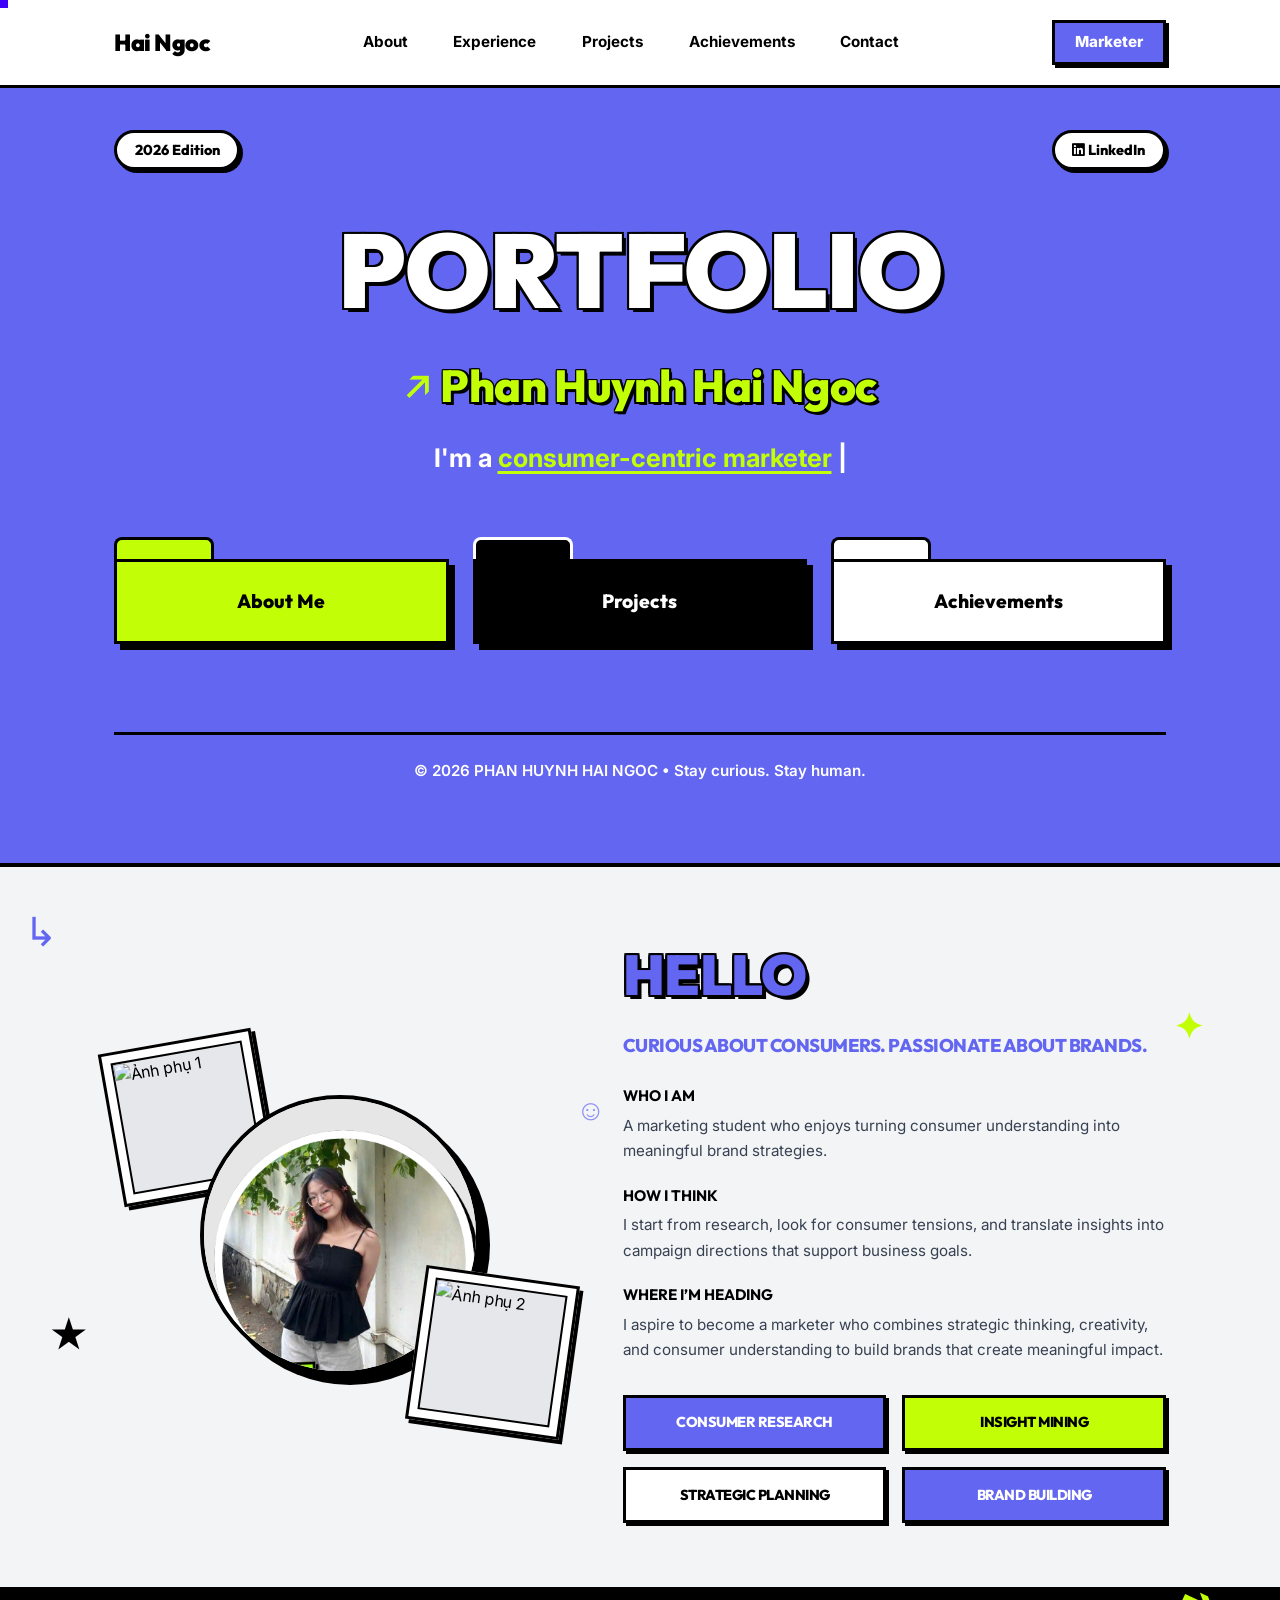
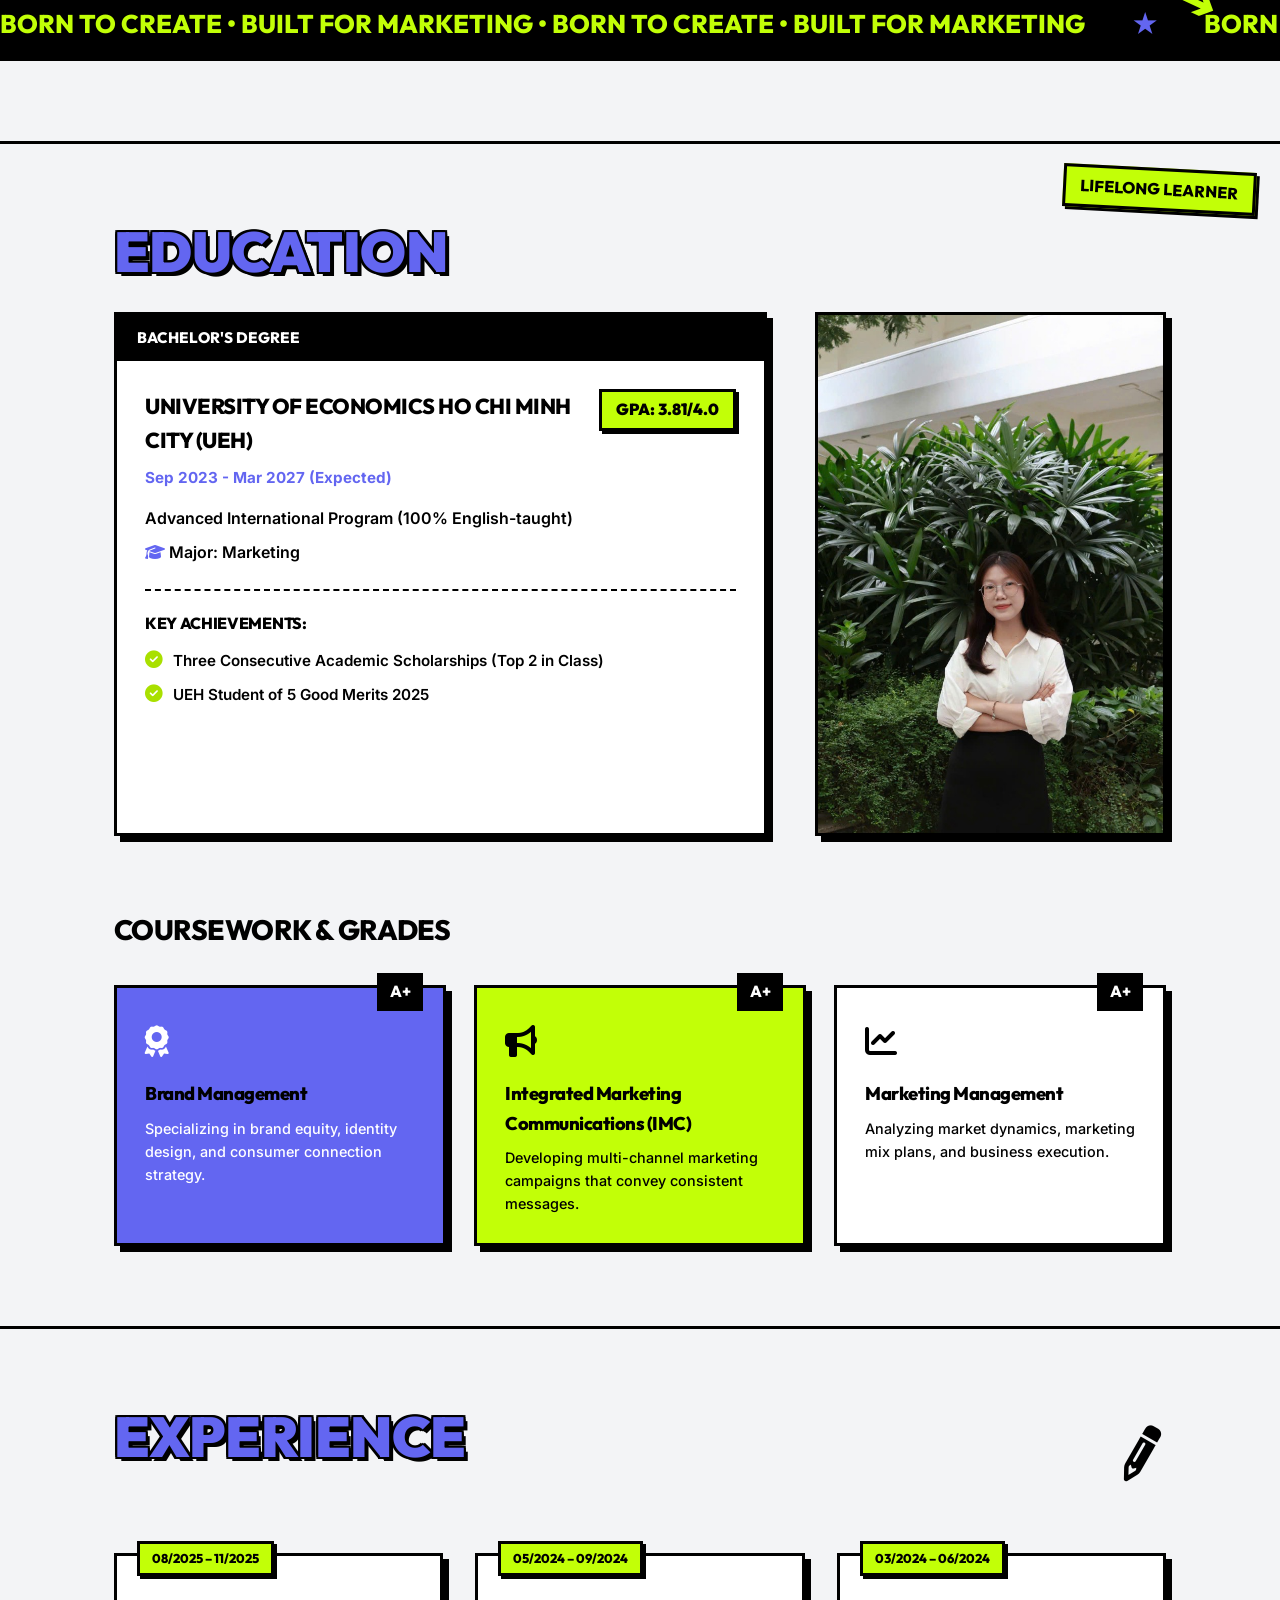
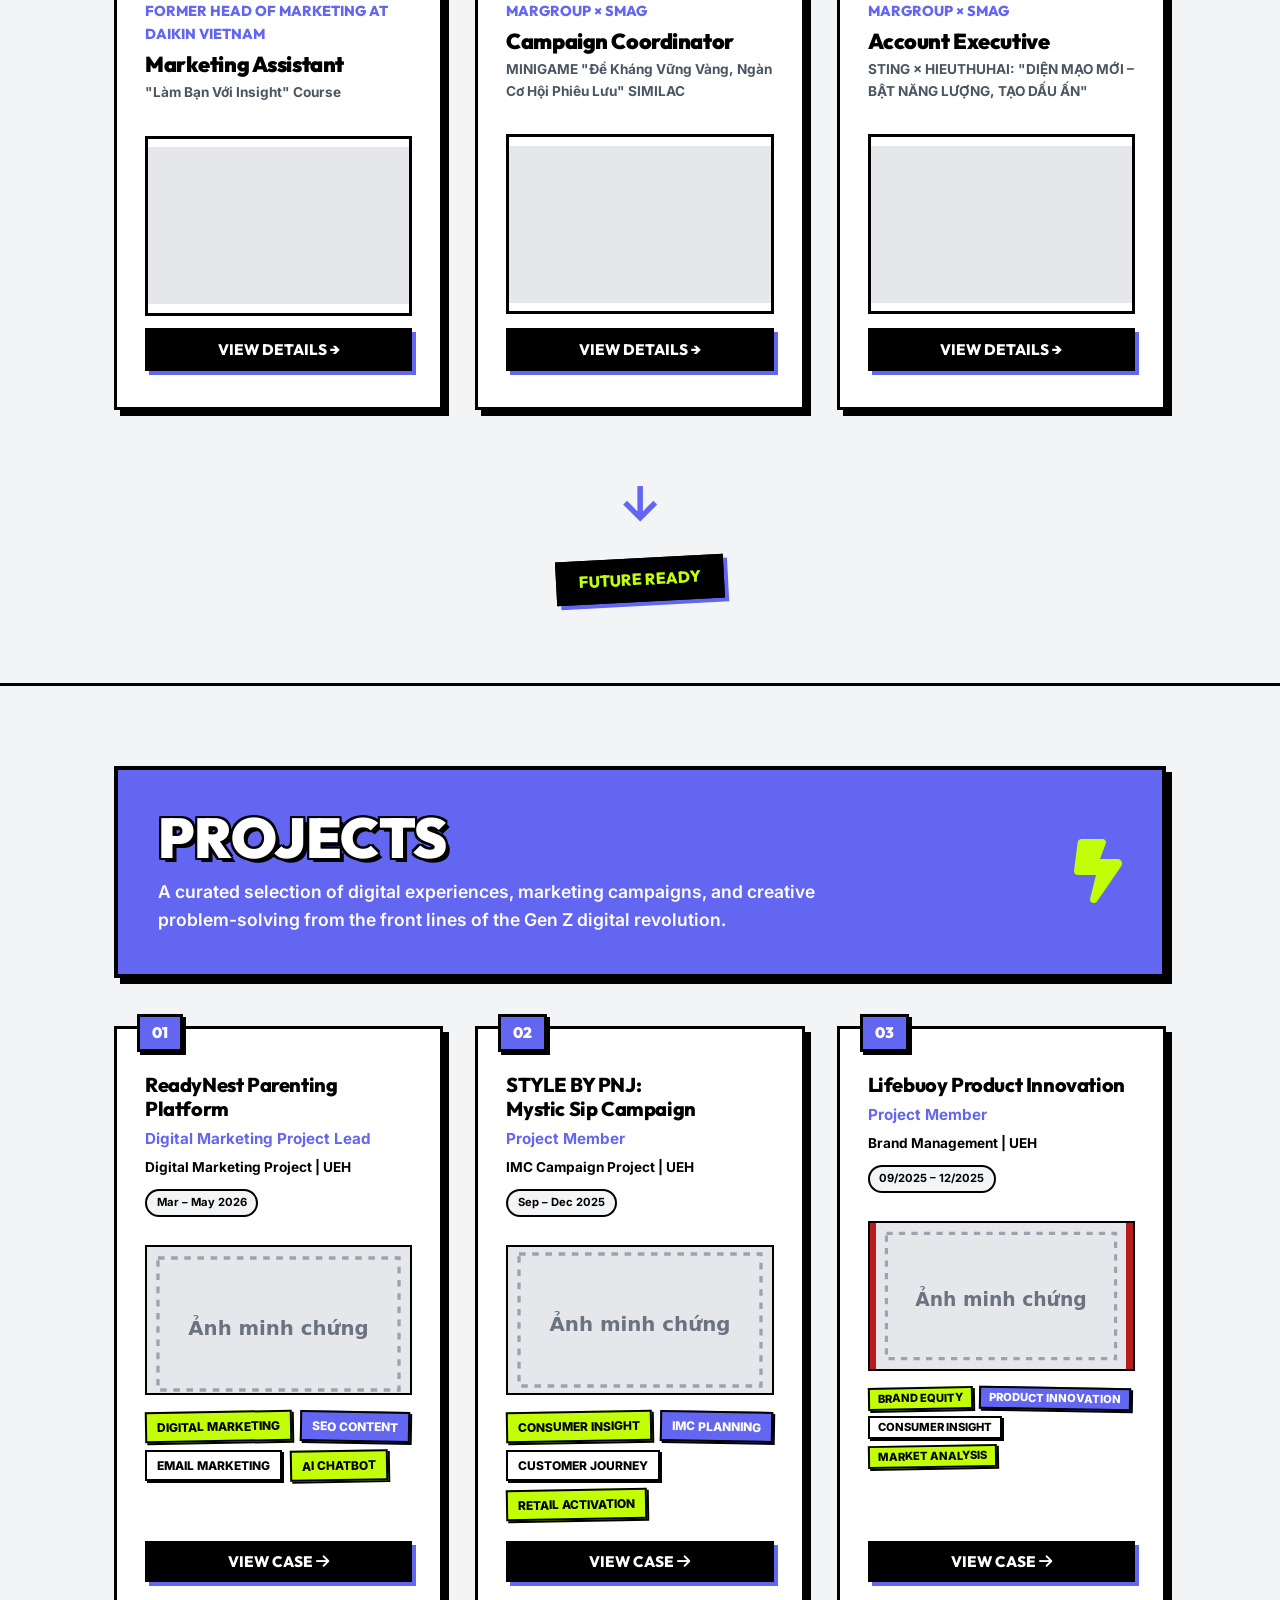
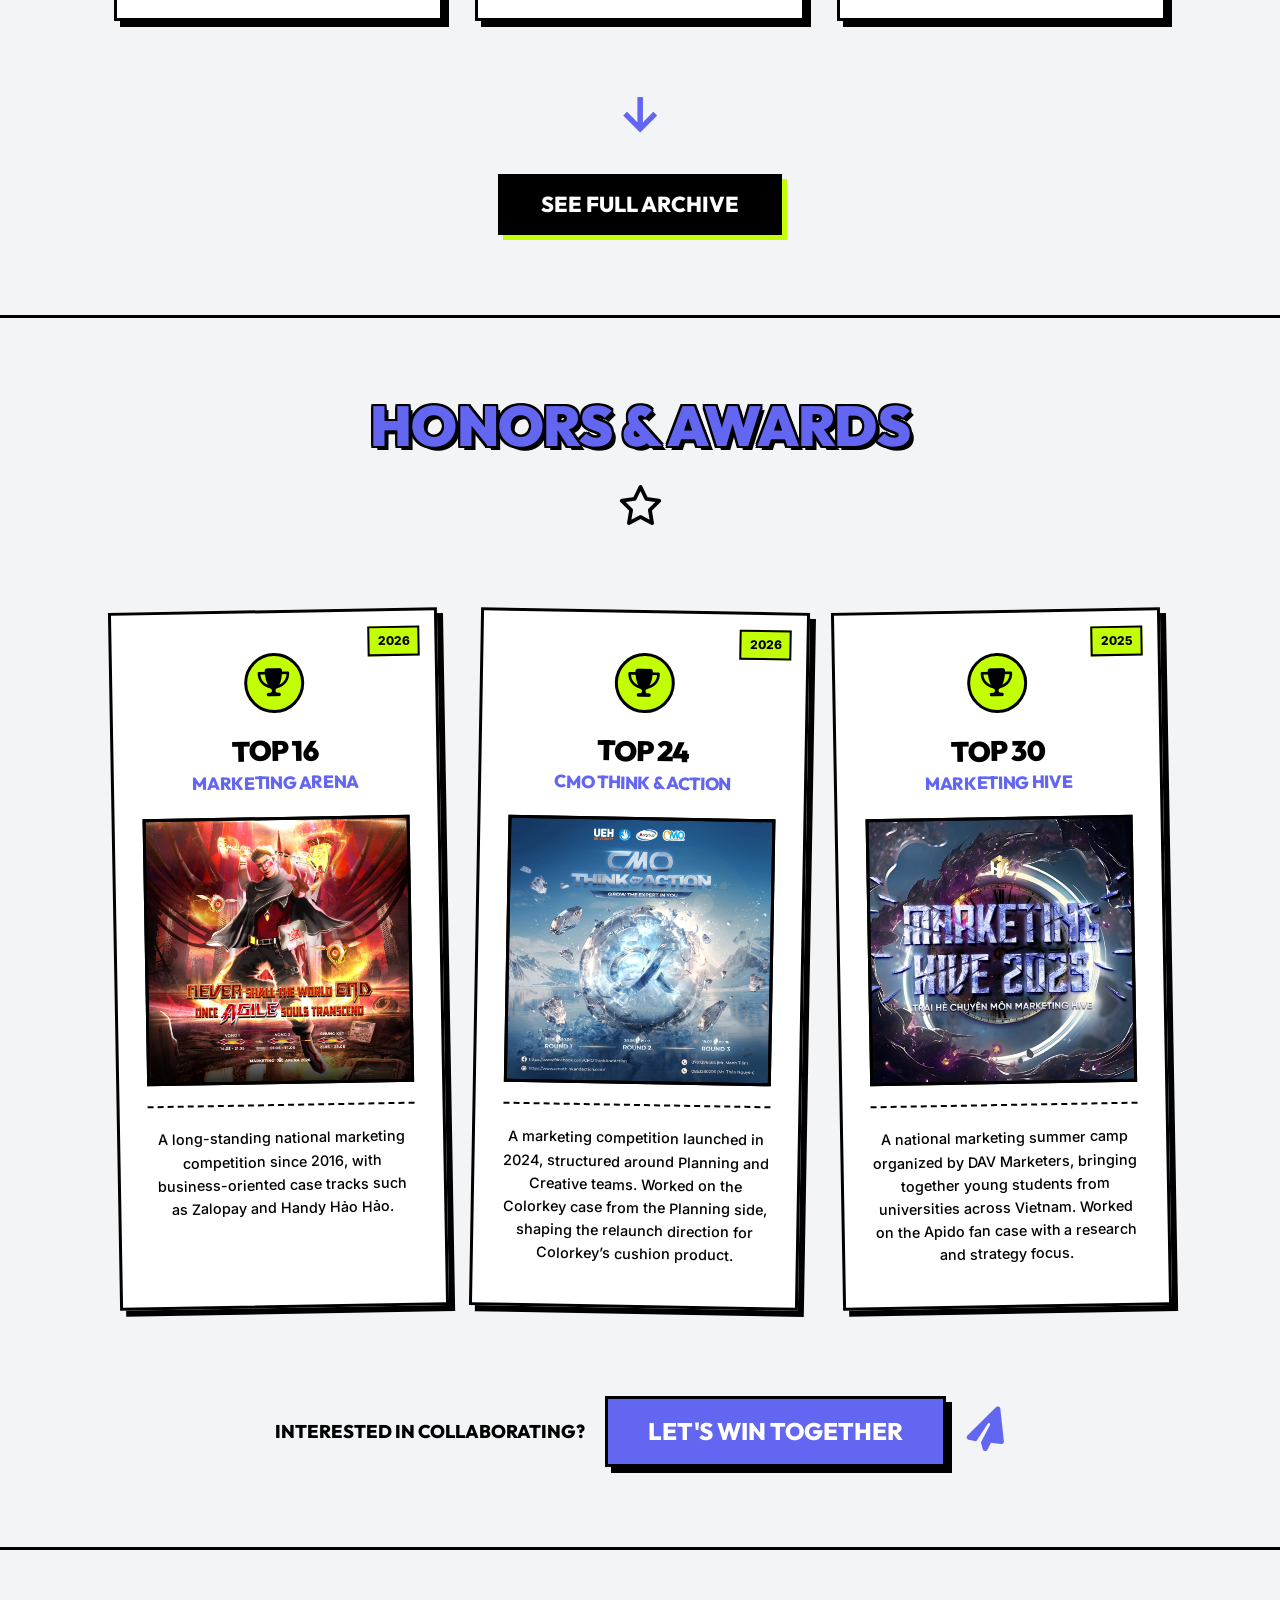
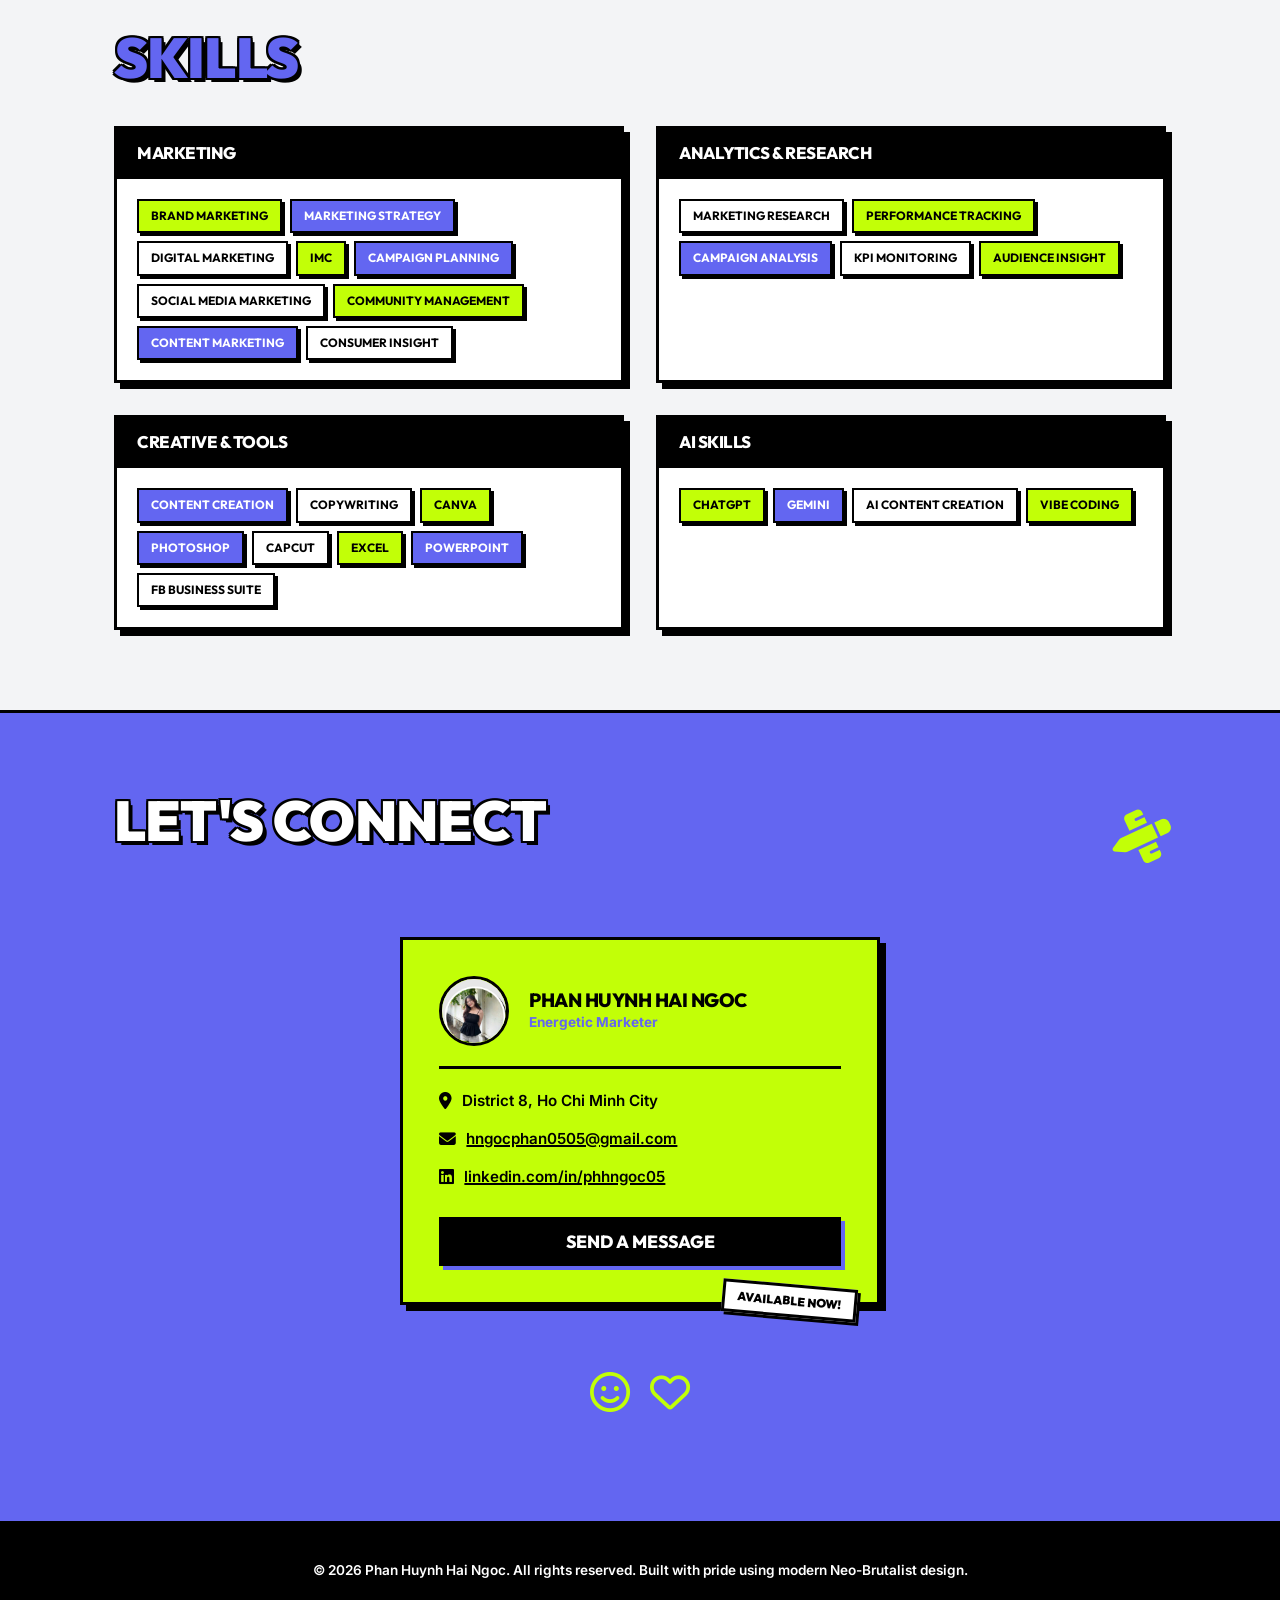
==== commit 315de4d5: "Add files via upload Update portfolio website files" ====
--- a/portfolio-website/index.html
+++ b/portfolio-website/index.html
@@ -116,34 +116,62 @@
       <div class="container">
         <span class="arrow-deco-top">↳</span>
         <div class="about-grid">
-          <!-- Left: Portrait Image & Sticker -->
+          <!-- Left: Portrait Image Cluster & Sticker -->
           <div class="about-visual">
-            <div class="avatar-circle-wrapper">
-              <img src="assets/cropped/avatar.png" alt="Phan Huỳnh Hải Ngọc" class="avatar-img">
-              <div class="sticker-call-me">YOU CAN CALL ME MAY</div>
+            <div class="about-image-cluster">
+              <!-- Small photo sticker 1: Behind top-left/top-right -->
+              <!-- SỬA: thay ảnh phụ About 1 tại đây -->
+              <div class="about-sub-photo sub-photo-1">
+                <div class="img-frame">
+                  <img src="assets/about-photo-1.jpg" alt="Ảnh phụ 1" onerror="this.onerror=null; this.src='data:image/svg+xml;utf8,%3Csvg xmlns=\'http://www.w3.org/2000/svg\' width=\'110\' height=\\'95\\'%3E%3Crect width=\'100%25\' height=\'100%25\' fill=\'%23e5e7eb\'/%3E%3C/svg%3E';">
+                </div>
+              </div>
+
+              <!-- Main circular portrait in the center -->
+              <div class="avatar-circle-wrapper" style="z-index: 5; width: clamp(210px, 24vw, 280px); height: clamp(210px, 24vw, 280px);">
+                <img src="assets/cropped/avatar.png" alt="Phan Huỳnh Hải Ngọc" class="avatar-img">
+              </div>
+
+              <!-- Small photo sticker 2: Near bottom-right -->
+              <!-- SỬA: thay ảnh phụ About 2 tại đây -->
+              <div class="about-sub-photo sub-photo-2">
+                <div class="img-frame">
+                  <img src="assets/about-photo-2.jpg" alt="Ảnh phụ 2" onerror="this.onerror=null; this.src='data:image/svg+xml;utf8,%3Csvg xmlns=\'http://www.w3.org/2000/svg\' width=\'110\' height=\\'95\\'%3E%3Crect width=\'100%25\' height=\'100%25\' fill=\'%23e5e7eb\'/%3E%3C/svg%3E';">
+                </div>
+              </div>
             </div>
           </div>
 
           <!-- Right: Text Content & Tags -->
           <div class="about-content">
             <h2 class="section-title text-shadow-purple">HELLO</h2>
-            <div class="about-bio">
-              <p>
-                I'm <strong>Phan Huynh Hai Ngoc</strong>, a <strong>marketing student</strong> who enjoys <strong>solving business challenges</strong> through <strong>consumer-centric thinking</strong> and <strong>strategic marketing</strong>.
-              </p>
-              <p>
-                Through academic projects, marketing competitions, and student organizations, I've developed <strong>hands-on experience</strong> in <strong>campaign planning</strong>, <strong>digital marketing</strong>, content creation, and community engagement. These opportunities have shown me that effective marketing is built on a balance of <strong>consumer insight</strong>, <strong>creativity</strong>, and thoughtful execution while strengthening my ability to collaborate and solve problems.
-              </p>
-              <p>
-                I aspire to build a career in <strong>Brand Marketing</strong> because I'm fascinated by how strong brands shape everyday decisions and create emotional connections with consumers. My goal is to grow into a marketer who combines <strong>strategic thinking</strong>, <strong>creativity</strong>, and <strong>consumer understanding</strong> to build <strong>brands with lasting impact</strong>.
-              </p>
-            </div>
-
-            <div class="strategy-pills-grid">
-              <div class="about-trait-box pill-purple">CONSUMER INSIGHTS</div>
-              <div class="about-trait-box pill-green">BRAND STRATEGY</div>
-              <div class="about-trait-box pill-white">CAMPAIGN THINKING</div>
-              <div class="about-trait-box pill-purple">STRATEGIC MINDSET</div>
+            
+            <p class="about-intro-line" style="font-family: var(--font-heading); font-size: 1.15rem; font-weight: 800; color: var(--color-purple); margin-top: -0.25rem; margin-bottom: 1.5rem; text-transform: uppercase; letter-spacing: -0.5px;">
+              Curious about consumers. Passionate about brands.
+            </p>
+
+            <div class="about-bio" style="margin-bottom: 1.5rem;">
+              <div class="about-block" style="margin-bottom: 1.25rem;">
+                <strong style="display: block; font-family: var(--font-heading); font-size: 0.95rem; text-transform: uppercase; color: var(--color-black); margin-bottom: 0.25rem;">WHO I AM</strong>
+                <span style="font-size: 0.95rem; line-height: 1.4; color: #374151;">A marketing student who enjoys turning consumer understanding into meaningful brand strategies.</span>
+              </div>
+              
+              <div class="about-block" style="margin-bottom: 1.25rem;">
+                <strong style="display: block; font-family: var(--font-heading); font-size: 0.95rem; text-transform: uppercase; color: var(--color-black); margin-bottom: 0.25rem;">HOW I THINK</strong>
+                <span style="font-size: 0.95rem; line-height: 1.4; color: #374151;">I start from research, look for consumer tensions, and translate insights into campaign directions that support business goals.</span>
+              </div>
+              
+              <div class="about-block" style="margin-bottom: 0;">
+                <strong style="display: block; font-family: var(--font-heading); font-size: 0.95rem; text-transform: uppercase; color: var(--color-black); margin-bottom: 0.25rem;">WHERE I’M HEADING</strong>
+                <span style="font-size: 0.95rem; line-height: 1.4; color: #374151;">I aspire to become a marketer who combines strategic thinking, creativity, and consumer understanding to build brands that create meaningful impact.</span>
+              </div>
+            </div>
+
+            <div class="strategy-pills-grid" style="margin-top: 0.5rem;">
+              <div class="about-trait-box pill-purple">CONSUMER RESEARCH</div>
+              <div class="about-trait-box pill-green">INSIGHT MINING</div>
+              <div class="about-trait-box pill-white">STRATEGIC PLANNING</div>
+              <div class="about-trait-box pill-purple">BRAND BUILDING</div>
             </div>
           </div>
         </div>
--- a/portfolio-website/style.css
+++ b/portfolio-website/style.css
@@ -764,6 +764,67 @@
   margin-bottom: 1.25rem;
 }
 
+/* Polaroid Photo Sticker Cluster for About */
+.about-image-cluster {
+  position: relative;
+  width: 100%;
+  max-width: 420px;
+  height: 420px;
+  display: flex;
+  align-items: center;
+  justify-content: center;
+  margin: 0 auto;
+}
+
+.about-sub-photo {
+  position: absolute;
+  width: 155px;
+  height: 155px;
+  background-color: var(--color-white);
+  border: var(--border-thick);
+  box-shadow: 4px 4px 0px var(--color-black);
+  padding: 8px;
+  box-sizing: border-box;
+  display: flex;
+  flex-direction: column;
+  align-items: center;
+  justify-content: center;
+  transition: transform var(--transition-fast);
+}
+
+.about-sub-photo:hover {
+  transform: scale(1.05) rotate(0deg) !important;
+  z-index: 10;
+}
+
+.about-sub-photo .img-frame {
+  width: 100%;
+  height: 100%;
+  border: var(--border-thin);
+  overflow: hidden;
+  background-color: #e5e7eb;
+}
+
+.about-sub-photo img {
+  width: 100%;
+  height: 100%;
+  object-fit: cover;
+}
+
+.sub-photo-1 {
+  top: 15px;
+  left: -20px;
+  transform: rotate(-10deg);
+  z-index: 1;
+}
+
+.sub-photo-2 {
+  bottom: 15px;
+  right: -20px;
+  transform: rotate(8deg);
+  z-index: 6;
+}
+
 /* Strategy Pills Grid in About Section */
 .strategy-pills-grid {
   display: grid;
@@ -1530,20 +1591,23 @@
 /* Visual placeholder inside achievements cards */
 .award-img-wrapper {
   border: var(--border-thick);
-  background-color: var(--color-bg-light);
-  height: 120px;
+  background-color: #000;
+  aspect-ratio: 1 / 1;
+  width: 100%;
   display: flex;
   align-items: center;
   justify-content: center;
   margin: 1.25rem 0;
   overflow: hidden;
-  padding: 0.5rem;
+  padding: 0;
 }
 
 .award-thumbnail {
-  max-width: 100%;
-  max-height: 100%;
-  object-fit: contain;
+  width: 100%;
+  height: 100%;
+  object-fit: cover;
+  object-position: center top;
+  display: block;
 }
 
 .award-year-tag {
@@ -2336,3 +2400,191 @@
   background-color: var(--color-white);
   transform: rotate(0deg);
 }
+
+/* Marketing Assistant Custom Modal Styles */
+@media (min-width: 768px) {
+  .modal-card.marketing-assistant-modal {
+    width: 82vw !important;
+    max-width: 1150px !important;
+    max-height: 90vh !important;
+  }
+  .marketing-assistant-two-col {
+    display: flex;
+    gap: 2.5rem;
+    align-items: stretch;
+  }
+  .marketing-assistant-left-col {
+    width: 44%;
+    flex-shrink: 0;
+  }
+  .marketing-assistant-right-col {
+    width: 56%;
+    flex-grow: 1;
+    display: flex;
+    flex-direction: column;
+    justify-content: space-between;
+  }
+}
+
+@media (max-width: 767px) {
+  .marketing-assistant-two-col {
+    display: flex;
+    flex-direction: column;
+    gap: 1.5rem;
+  }
+  .marketing-assistant-left-col, .marketing-assistant-right-col {
+    width: 100%;
+  }
+}
+
+/* Metric Cards style */
+.experience-impact-metrics {
+  display: flex;
+  gap: 0.75rem;
+  flex-wrap: wrap;
+  margin-top: 0.5rem;
+  margin-bottom: 1.25rem;
+}
+
+.experience-metric-card {
+  flex: 1;
+  min-width: 110px;
+  border: var(--border-thick);
+  box-shadow: var(--shadow-hard-sm);
+  padding: 0.75rem 0.5rem;
+  text-align: center;
+  box-sizing: border-box;
+}
+
+.experience-metric-card .metric-number {
+  font-family: var(--font-heading);
+  font-size: 1.5rem;
+  font-weight: 900;
+  margin-bottom: 0.2rem;
+  line-height: 1.1;
+  color: var(--color-black);
+}
+
+.experience-metric-card.purple .metric-number {
+  color: var(--color-white);
+}
+
+.experience-metric-card .metric-label {
+  font-family: var(--font-body);
+  font-size: 0.75rem;
+  font-weight: 700;
+  color: #374151;
+  line-height: 1.2;
+}
+
+.experience-metric-card.purple .metric-label {
+  color: #e5e7eb;
+}
+
+/* Tool tags */
+.experience-tool-tags {
+  display: flex;
+  flex-wrap: wrap;
+  gap: 6px;
+  margin-top: 0.5rem;
+  margin-bottom: 1.25rem;
+}
+
+.experience-tool-tag {
+  display: inline-flex;
+  width: fit-content;
+  align-items: center;
+  justify-content: center;
+  padding: 4px 8px;
+  font-size: 0.75rem;
+  font-weight: 700;
+  border: var(--border-thin);
+  background-color: var(--color-bg-light);
+  color: var(--color-black);
+}
+
+/* Workflow Flow */
+.experience-workflow-flow {
+  display: flex;
+  flex-wrap: wrap;
+  align-items: center;
+  gap: 6px;
+  margin-top: 0.5rem;
+  margin-bottom: 1.25rem;
+  font-family: var(--font-body);
+  font-size: 0.8rem;
+  font-weight: 700;
+  color: var(--color-black);
+}
+
+.experience-workflow-chip {
+  padding: 4px 8px;
+  background-color: var(--color-white);
+  border: var(--border-thin);
+  box-shadow: 2px 2px 0 var(--color-black);
+}
+
+.experience-workflow-arrow {
+  color: var(--color-purple);
+  font-size: 0.9rem;
+}
+
+/* Proof Gallery */
+.experience-proof-gallery {
+  display: flex;
+  flex-direction: column;
+  gap: 0.75rem;
+  margin-bottom: 1rem;
+}
+
+.experience-gallery-main {
+  width: 100%;
+  height: 240px;
+  border: var(--border-thick);
+  box-shadow: var(--shadow-hard-sm);
+  overflow: hidden;
+  background-color: #e5e7eb;
+}
+
+.experience-gallery-main img {
+  width: 100%;
+  height: 100%;
+  object-fit: cover;
+}
+
+.experience-gallery-thumbs {
+  display: grid;
+  grid-template-columns: 1fr 1fr;
+  gap: 0.75rem;
+}
+
+.experience-gallery-thumb {
+  height: 110px;
+  border: var(--border-thick);
+  box-shadow: var(--shadow-hard-sm);
+  overflow: hidden;
+  background-color: #e5e7eb;
+}
+
+.experience-gallery-thumb img {
+  width: 100%;
+  height: 100%;
+  object-fit: cover;
+}
+
+.placeholder-gallery-img {
+  display: flex;
+  align-items: center;
+  justify-content: center;
+  font-family: var(--font-heading);
+  font-size: 0.75rem;
+  font-weight: 800;
+  text-transform: uppercase;
+  color: #6b7280;
+  text-align: center;
+  padding: 0.5rem;
+}
+
+.marketing-assistant-modal .project-num-badge {
+  top: 10px !important;
+}
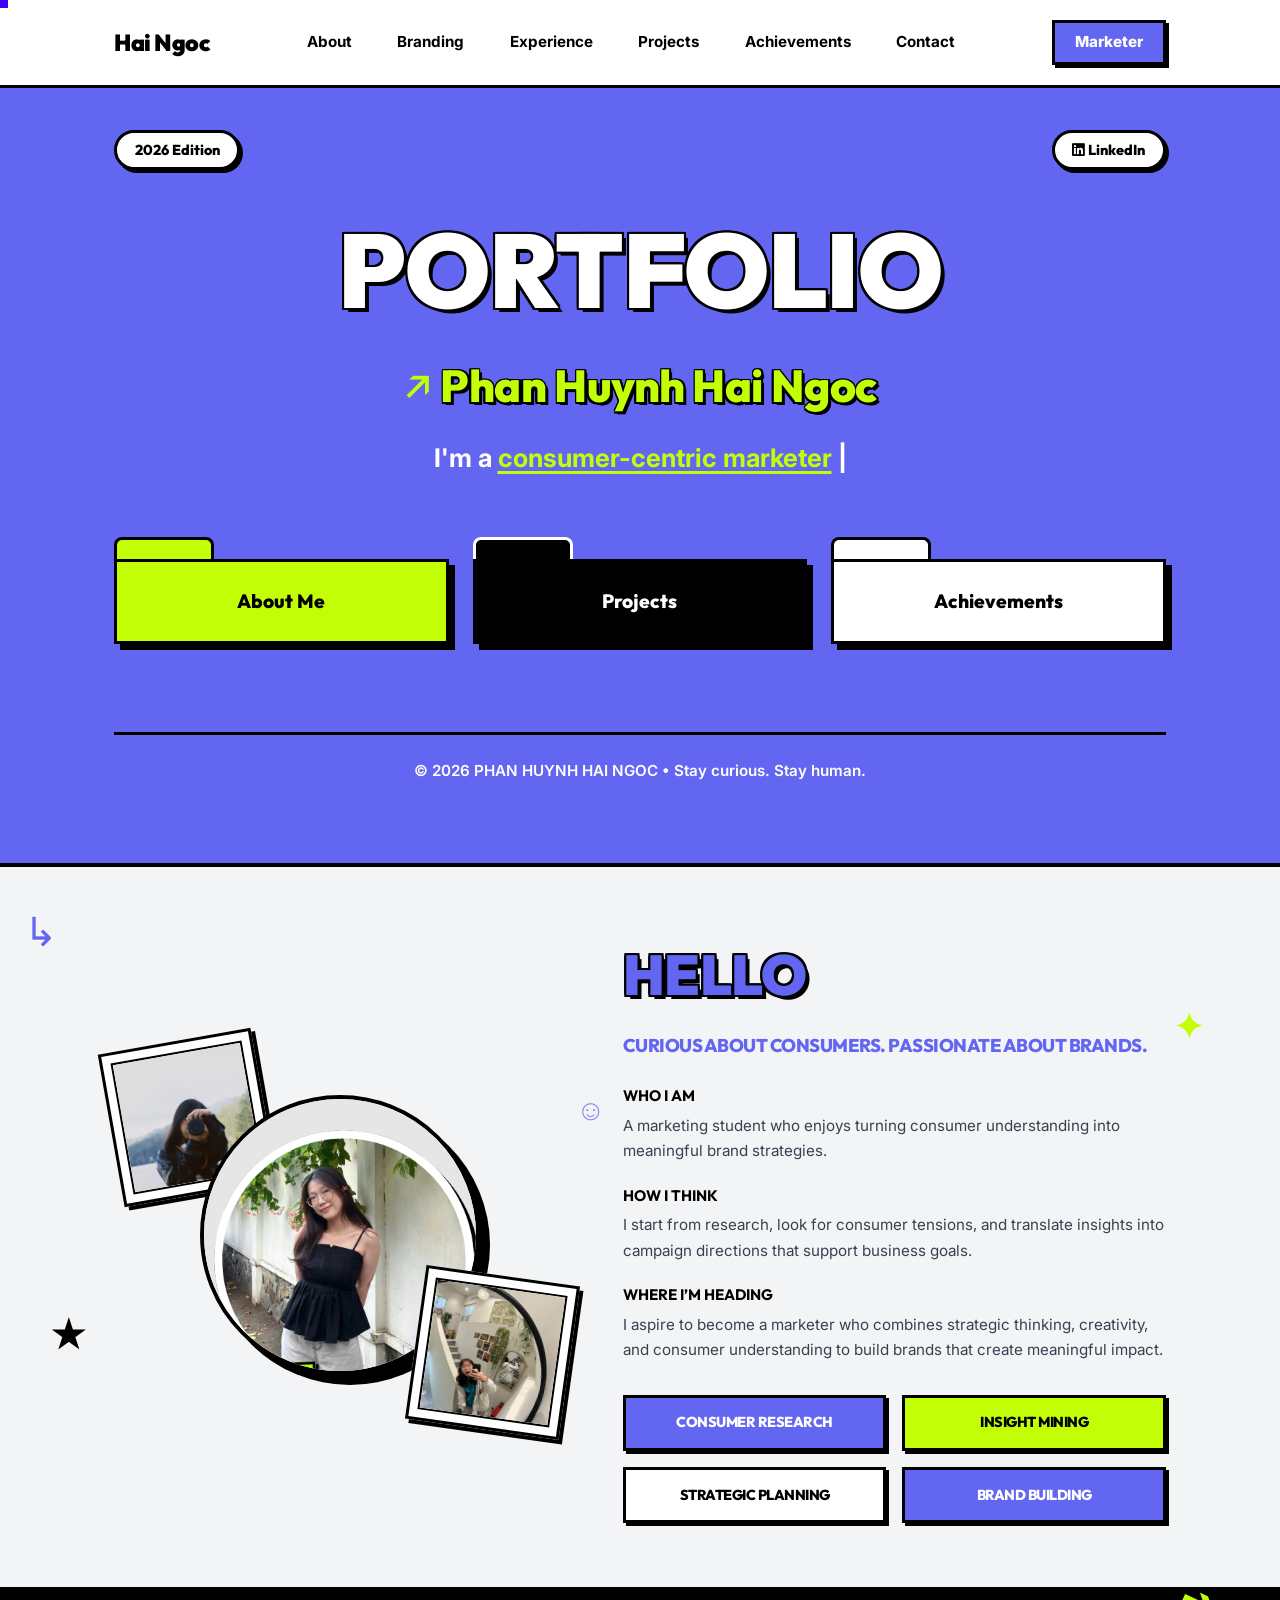
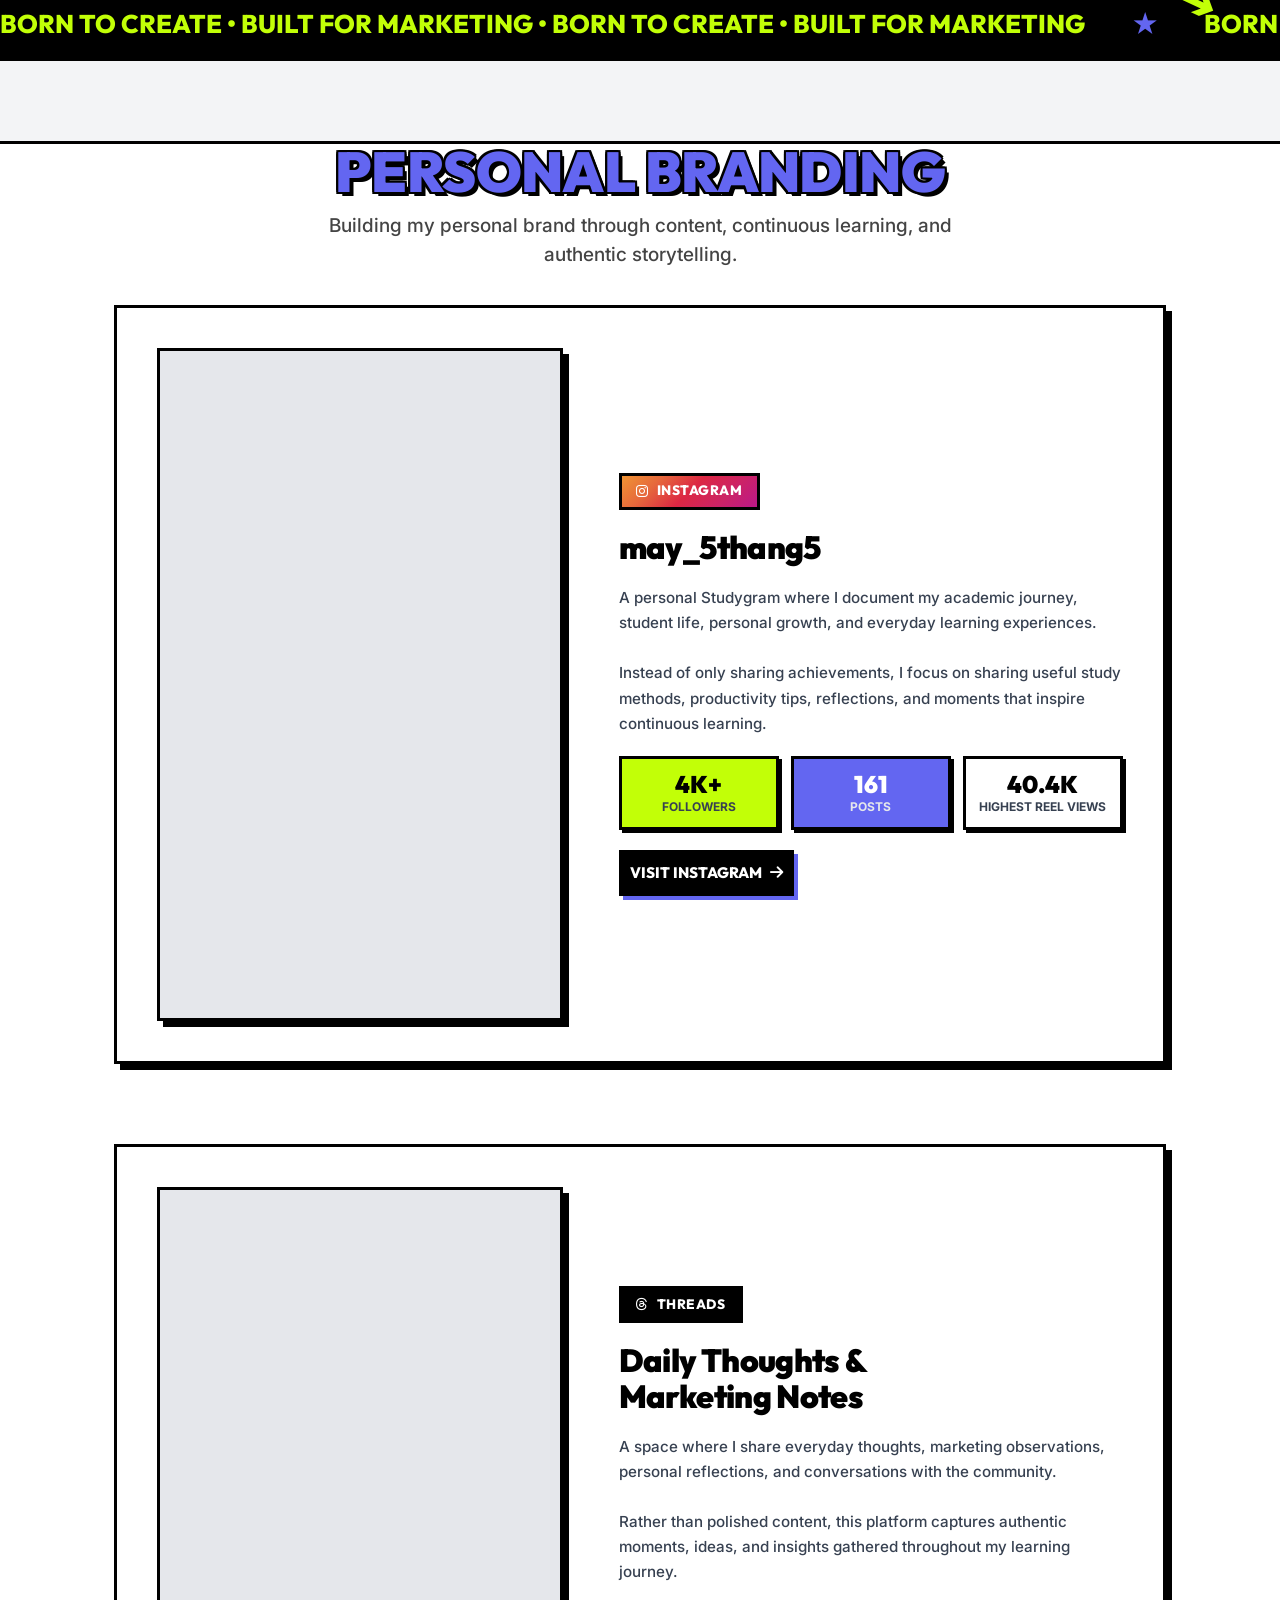
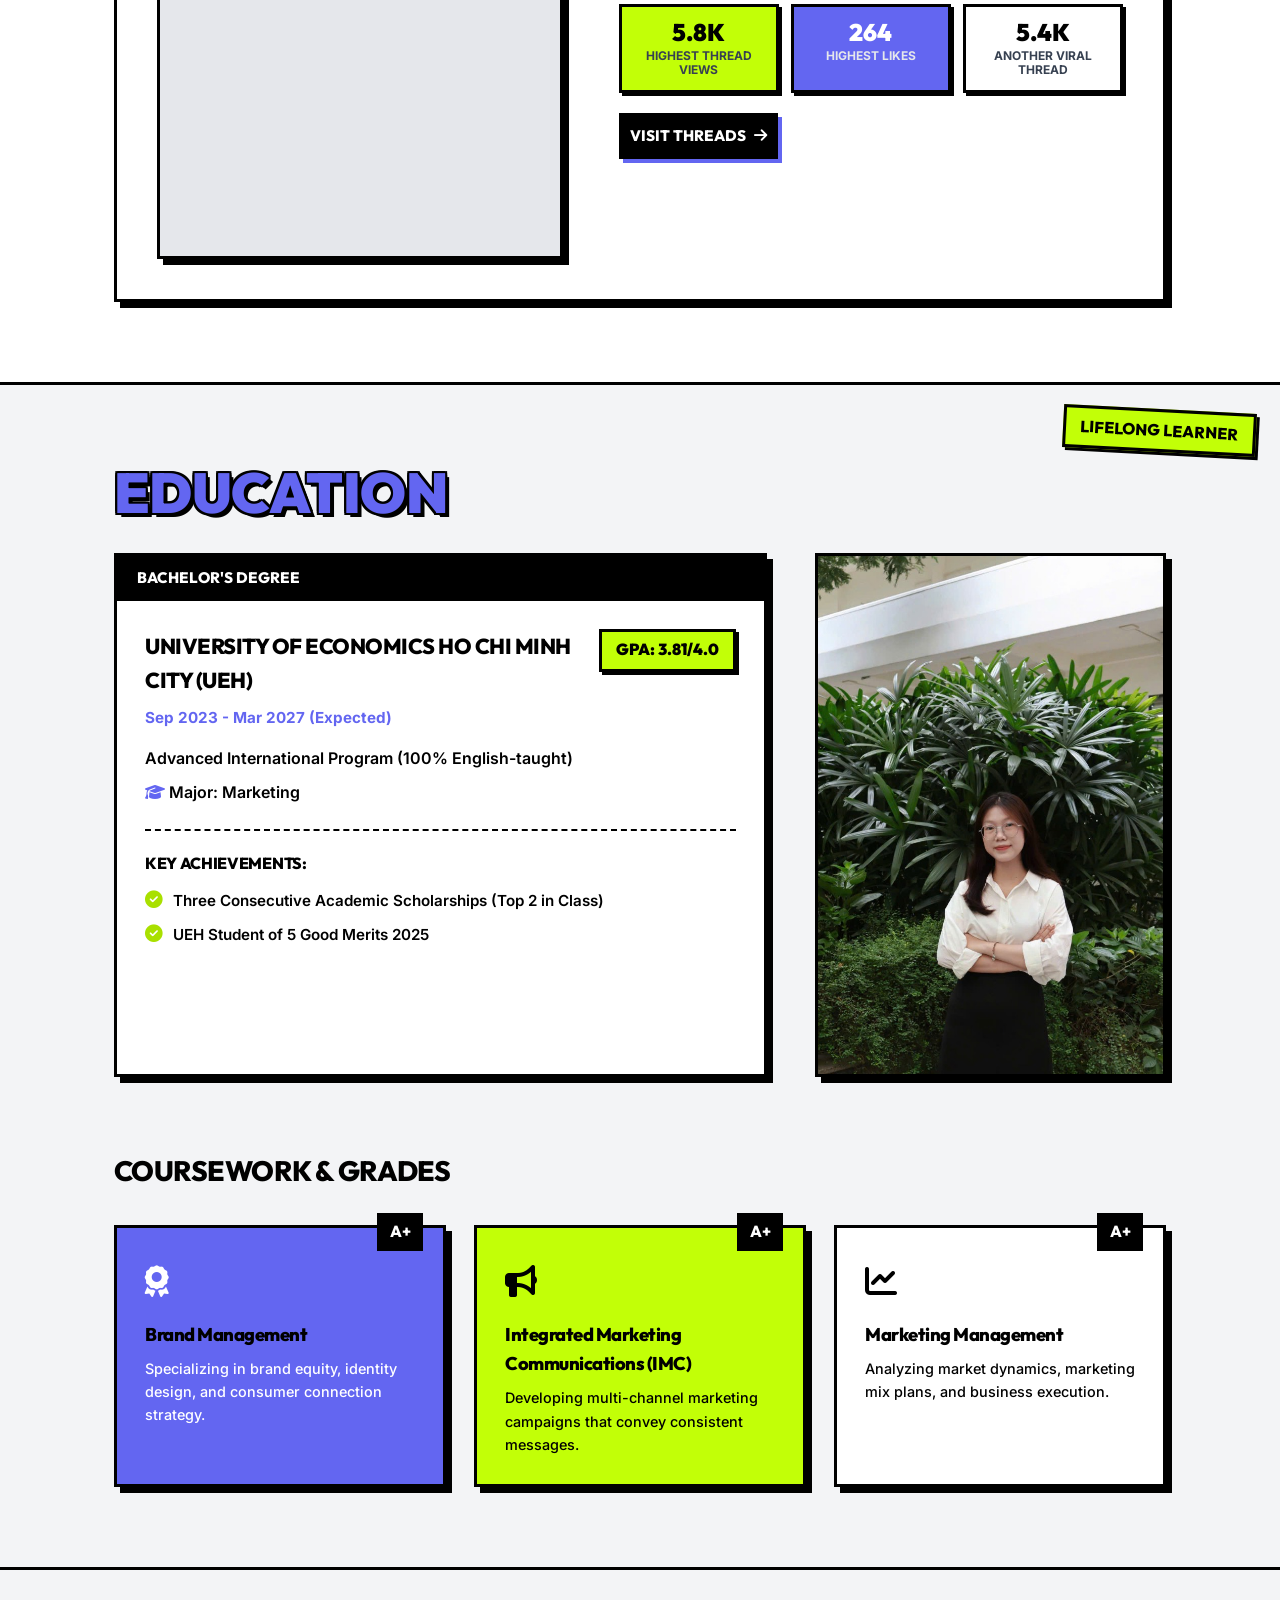
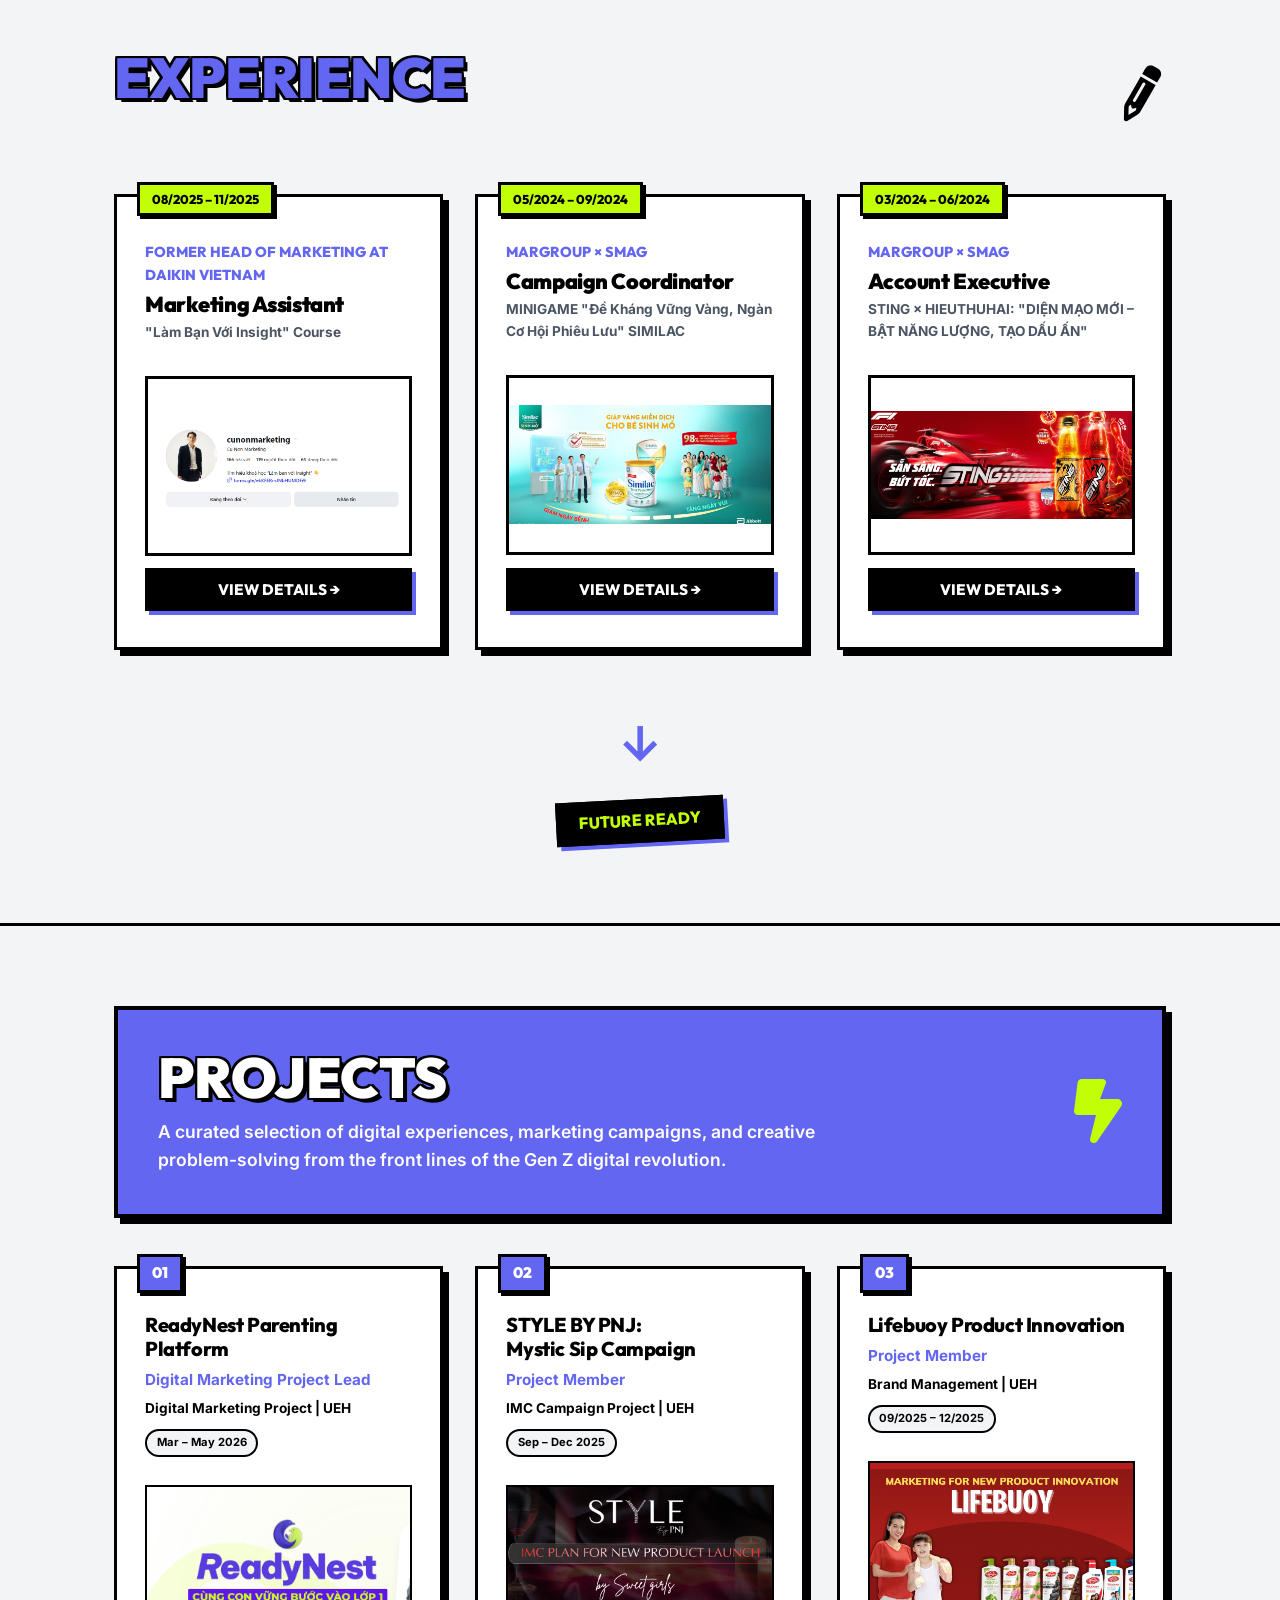
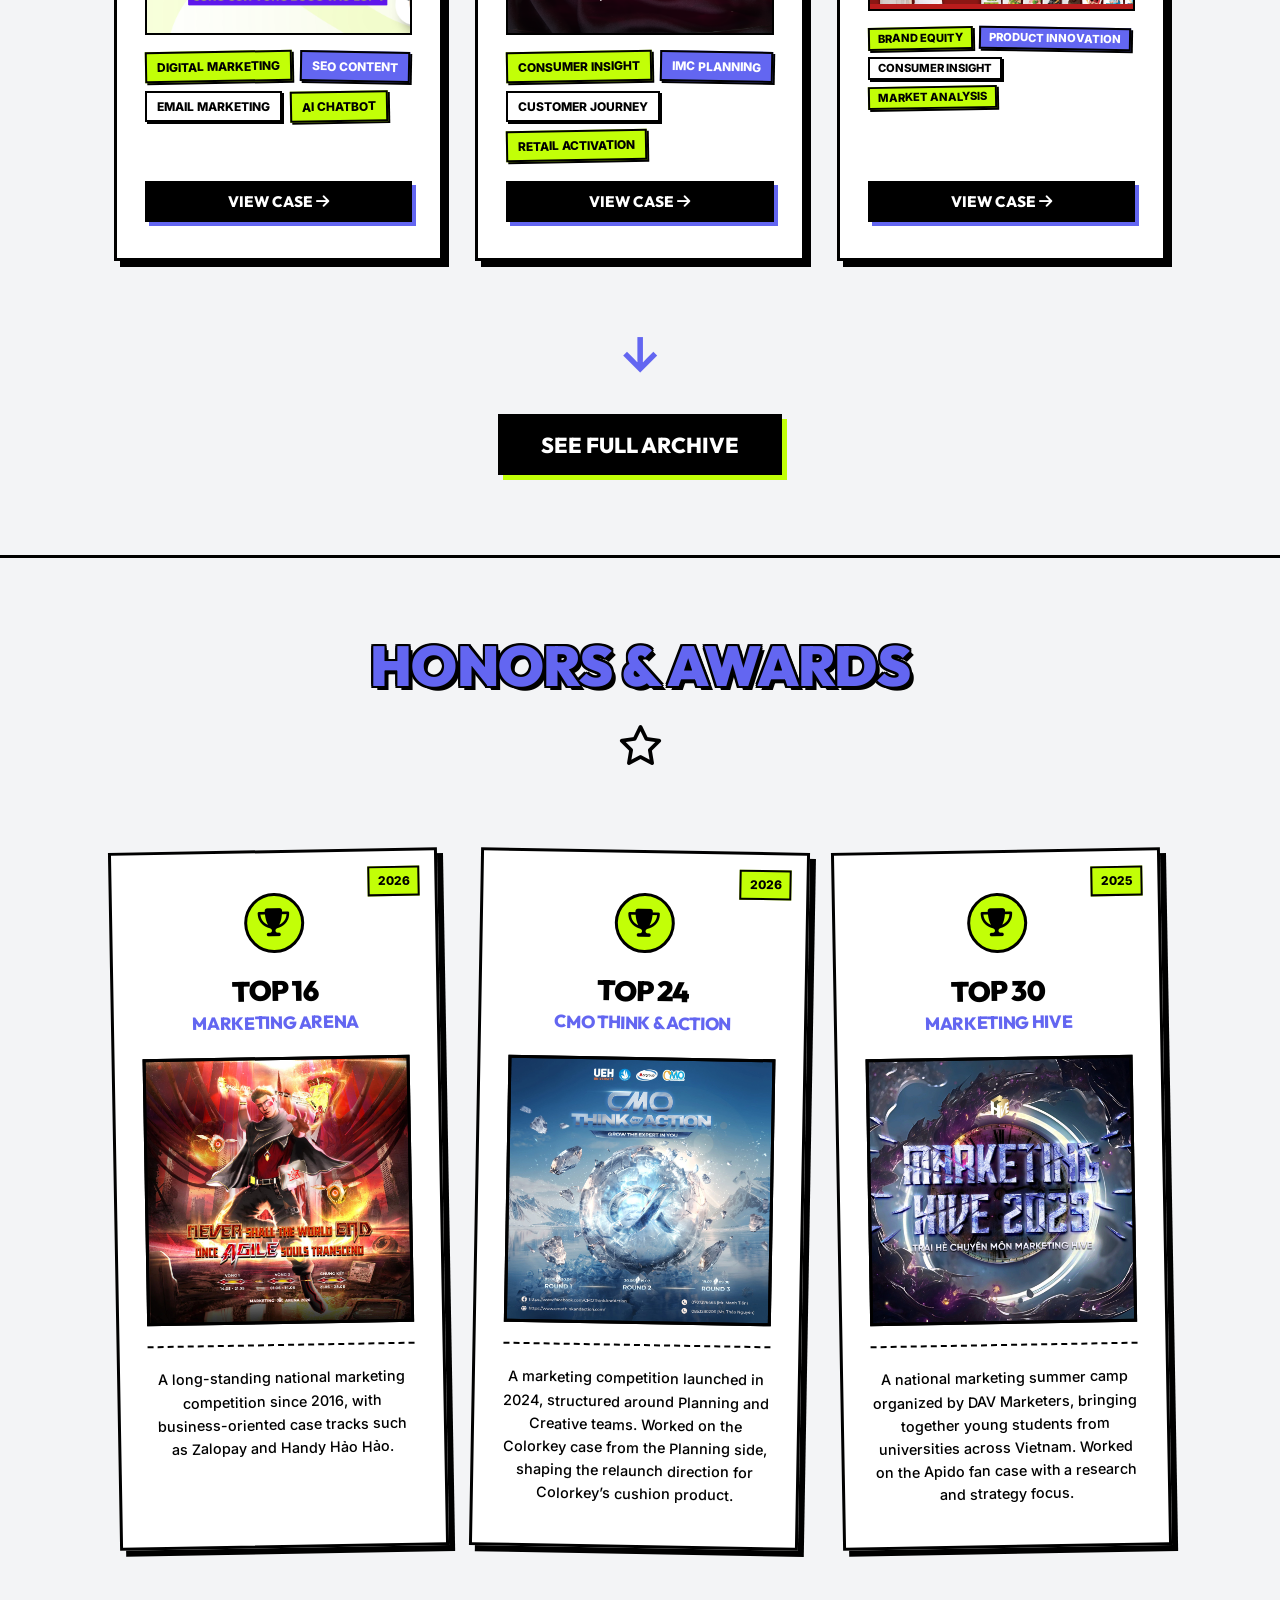
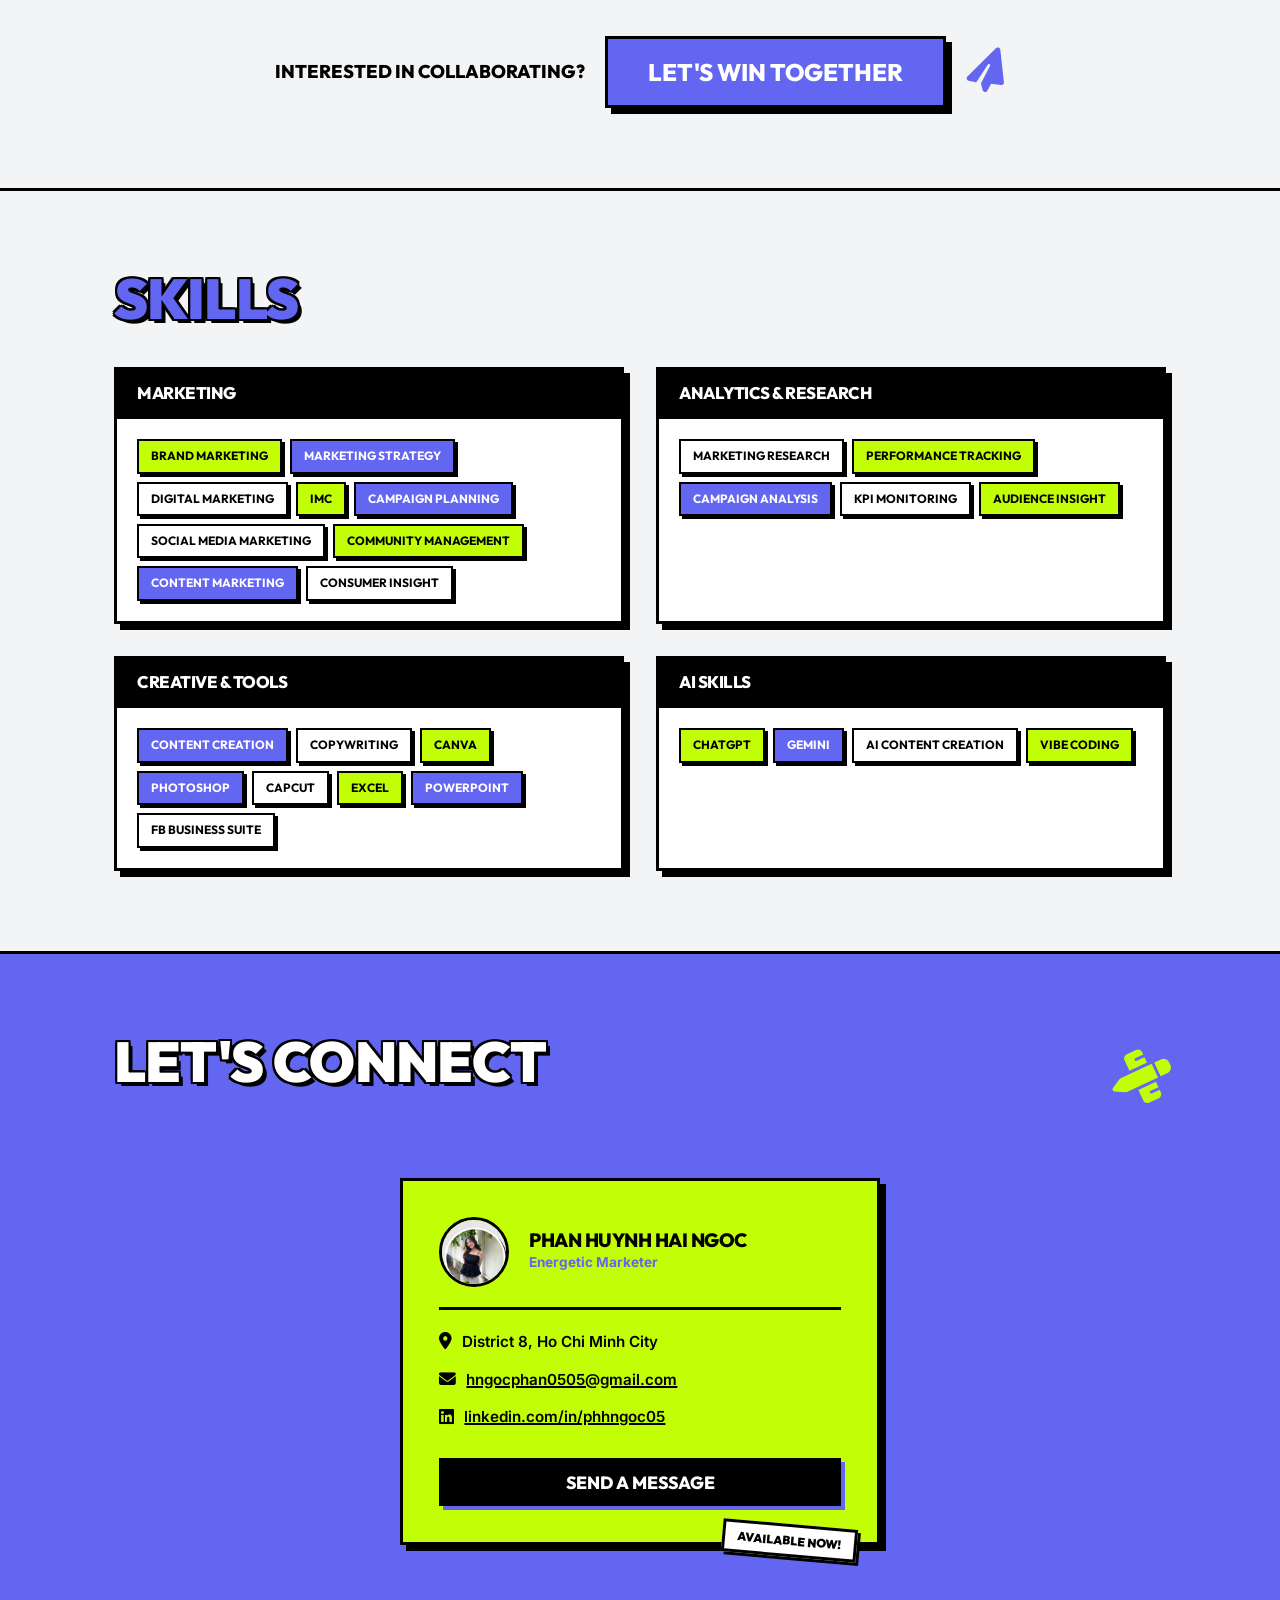
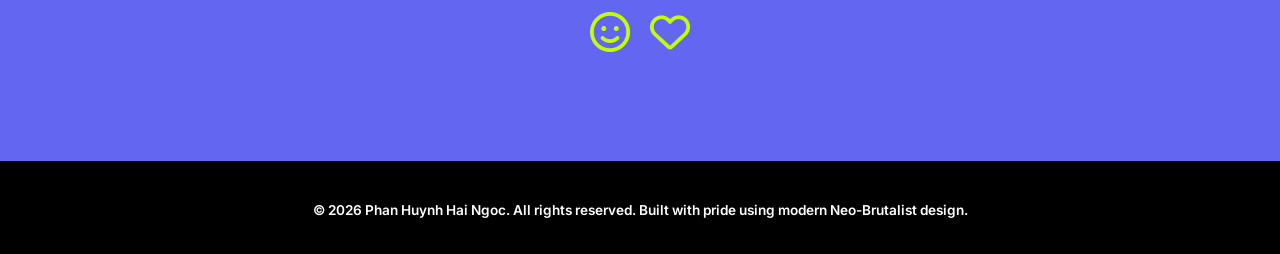
==== commit 2ef5c2a7: "Add files via upload update  porfolio" ====
--- a/portfolio-website/index.html
+++ b/portfolio-website/index.html
@@ -32,6 +32,7 @@
       <nav>
         <ul>
           <li><a href="#about" class="nav-link">About</a></li>
+          <li><a href="#content" class="nav-link">Branding</a></li>
           <li><a href="#experience" class="nav-link">Experience</a></li>
           <li><a href="#projects" class="nav-link">Projects</a></li>
           <li><a href="#achievements" class="nav-link">Achievements</a></li>
@@ -50,6 +51,7 @@
     <button class="mobile-close" aria-label="Close Menu">&times;</button>
     <ul>
       <li><a href="#about" class="mobile-link">About</a></li>
+      <li><a href="#content" class="mobile-link">Branding</a></li>
       <li><a href="#experience" class="mobile-link">Experience</a></li>
       <li><a href="#projects" class="mobile-link">Projects</a></li>
       <li><a href="#achievements" class="mobile-link">Achievements</a></li>
@@ -188,6 +190,134 @@
       </div>
     </section>
 
+    <!-- SECTION 2.5: PERSONAL BRANDING -->
+    <section id="content" class="content-brand-section scroll-reveal">
+      <div class="container">
+
+        <!-- Section Header -->
+        <div class="content-brand-header">
+          <h2 class="section-title text-shadow-purple">PERSONAL BRANDING</h2>
+          <p class="content-brand-subtitle">
+            Building my personal brand through content, continuous learning, and authentic storytelling.
+          </p>
+        </div>
+
+        <!-- BLOCK 01: Instagram — Image LEFT, Content RIGHT -->
+        <div class="content-brand-block">
+
+          <!-- Left: Screenshot -->
+          <div class="content-brand-img-wrap">
+            <div class="content-brand-img-frame">
+              <img
+                src="assets/content-instagram.jpg"
+                alt="Instagram @may_5thang5 profile screenshot"
+                class="content-brand-screenshot"
+                onerror="this.onerror=null;this.src='data:image/svg+xml;utf8,%3Csvg xmlns=\'http://www.w3.org/2000/svg\' width=\'300\' height=\'500\'%3E%3Crect width=\'100%25\' height=\'100%25\' fill=\'%23e5e7eb\'/%3E%3C/svg%3E';"
+              >
+            </div>
+          </div>
+
+          <!-- Right: Content -->
+          <div class="content-brand-info">
+
+            <span class="content-platform-badge badge-instagram">
+              <i class="fa-brands fa-instagram"></i> Instagram
+            </span>
+
+            <h3 class="content-brand-title">may_5thang5</h3>
+
+            <p class="content-brand-summary">
+              A personal Studygram where I document my academic journey, student life, personal growth, and everyday learning experiences.<br><br>
+              Instead of only sharing achievements, I focus on sharing useful study methods, productivity tips, reflections, and moments that inspire continuous learning.
+            </p>
+
+            <!-- Stats -->
+            <div class="content-brand-metrics">
+              <div class="experience-metric-card pill-green">
+                <div class="metric-number">4K+</div>
+                <div class="metric-label">Followers</div>
+              </div>
+              <div class="experience-metric-card pill-purple">
+                <div class="metric-number" style="color:#fff;">161</div>
+                <div class="metric-label" style="color:#e5e7eb;">Posts</div>
+              </div>
+              <div class="experience-metric-card pill-white">
+                <div class="metric-number">40.4K</div>
+                <div class="metric-label">Highest Reel Views</div>
+              </div>
+            </div>
+
+            <a
+              href="https://www.instagram.com/may_5thang5?igsh=ZzhsYnljZGh4Nm8y&amp;utm_source=qr"
+              target="_blank"
+              rel="noopener"
+              class="btn-project-proof content-brand-btn"
+              id="btn-visit-instagram"
+            >Visit Instagram <i class="fa-solid fa-arrow-right"></i></a>
+
+          </div>
+        </div>
+
+        <!-- BLOCK 02: Threads — Content LEFT, Image RIGHT -->
+        <div class="content-brand-block content-brand-block--reverse">
+
+          <!-- Left: Content (reversed order via CSS flex-direction) -->
+          <div class="content-brand-info">
+
+            <span class="content-platform-badge badge-threads">
+              <i class="fa-brands fa-threads"></i> Threads
+            </span>
+
+            <h3 class="content-brand-title">Daily Thoughts &amp;<br>Marketing Notes</h3>
+
+            <p class="content-brand-summary">
+              A space where I share everyday thoughts, marketing observations, personal reflections, and conversations with the community.<br><br>
+              Rather than polished content, this platform captures authentic moments, ideas, and insights gathered throughout my learning journey.
+            </p>
+
+            <!-- Stats -->
+            <div class="content-brand-metrics">
+              <div class="experience-metric-card pill-green">
+                <div class="metric-number">5.8K</div>
+                <div class="metric-label">Highest Thread Views</div>
+              </div>
+              <div class="experience-metric-card pill-purple">
+                <div class="metric-number" style="color:#fff;">264</div>
+                <div class="metric-label" style="color:#e5e7eb;">Highest Likes</div>
+              </div>
+              <div class="experience-metric-card pill-white">
+                <div class="metric-number">5.4K</div>
+                <div class="metric-label">Another Viral Thread</div>
+              </div>
+            </div>
+
+            <a
+              href="https://www.threads.net/@hngoc_neh?igshid=NTc4MTIwNjQ2YQ=="
+              target="_blank"
+              rel="noopener"
+              class="btn-project-proof content-brand-btn"
+              id="btn-visit-threads"
+            >Visit Threads <i class="fa-solid fa-arrow-right"></i></a>
+
+          </div>
+
+          <!-- Right: Screenshot -->
+          <div class="content-brand-img-wrap">
+            <div class="content-brand-img-frame">
+              <img
+                src="assets/content-threads.jpg"
+                alt="Threads @hngoc_neh profile screenshot"
+                class="content-brand-screenshot"
+                onerror="this.onerror=null;this.src='data:image/svg+xml;utf8,%3Csvg xmlns=\'http://www.w3.org/2000/svg\' width=\'300\' height=\'500\'%3E%3Crect width=\'100%25\' height=\'100%25\' fill=\'%23e5e7eb\'/%3E%3C/svg%3E';"
+              >
+            </div>
+          </div>
+
+        </div>
+
+      </div>
+    </section>
+
     <!-- SECTION 3: EDUCATION (FULL-WIDTH BACKGROUND) -->
     <section id="education" class="education-section scroll-reveal">
       <div class="container">
--- a/portfolio-website/style.css
+++ b/portfolio-website/style.css
@@ -1140,6 +1140,188 @@
 }
 
 /* ==========================================================================
+   SECTION 3.5: CONTENT & PERSONAL BRAND SECTION STYLES
+   ========================================================================== */
+
+.content-brand-section {
+  background-color: var(--color-white);
+  border-bottom: var(--border-thick);
+  padding: var(--section-padding) 0;
+}
+
+.content-brand-header {
+  text-align: center;
+  margin-bottom: 36px; /* Spacing from subtitle to first card */
+}
+
+.content-brand-header .section-title {
+  margin-bottom: 12px !important; /* Spacing from title to subtitle */
+}
+
+.content-brand-subtitle {
+  font-family: var(--font-body);
+  font-size: 19px;
+  font-weight: 500;
+  color: #444444;
+  line-height: 1.5;
+  max-width: 650px;
+  margin: 0 auto;
+  text-align: center;
+}
+
+/* Each showcase block: two columns */
+.content-brand-block {
+  display: flex;
+  align-items: center;
+  gap: 3.5rem;
+  margin-bottom: 5rem;
+  padding: 2.5rem;
+  border: var(--border-thick);
+  box-shadow: var(--shadow-hard);
+  background-color: var(--color-white);
+}
+
+/* Block 2: reverse columns */
+.content-brand-block--reverse {
+  flex-direction: row-reverse;
+}
+
+/* ── Image side ── */
+.content-brand-img-wrap {
+  flex: 0 0 42%;
+  max-width: 42%;
+  display: flex;
+  align-items: center;
+  justify-content: center;
+}
+
+.content-brand-img-frame {
+  border: var(--border-thick);
+  box-shadow: var(--shadow-hard);
+  background-color: #ffffff;
+  padding: 0;
+  overflow: hidden;
+  width: 100%;
+  /* Let it grow to natural image height */
+  display: flex;
+  align-items: flex-start;
+  justify-content: center;
+}
+
+.content-brand-screenshot {
+  width: 100%;
+  height: auto;
+  display: block;
+  object-fit: contain;
+  object-position: top center;
+}
+
+/* ── Info side ── */
+.content-brand-info {
+  flex: 1;
+  display: flex;
+  flex-direction: column;
+  gap: 1.25rem;
+}
+
+/* Platform badge */
+.content-platform-badge {
+  display: inline-flex;
+  align-items: center;
+  gap: 0.5rem;
+  font-family: var(--font-heading);
+  font-weight: 800;
+  font-size: 0.85rem;
+  text-transform: uppercase;
+  letter-spacing: 0.5px;
+  padding: 0.3rem 0.9rem;
+  border: var(--border-thick);
+  width: fit-content;
+}
+
+.badge-instagram {
+  background: linear-gradient(135deg, #f09433 0%, #e6683c 25%, #dc2743 50%, #cc2366 75%, #bc1888 100%);
+  color: #fff;
+  border-color: #000;
+}
+
+.badge-threads {
+  background-color: #000;
+  color: #fff;
+  border-color: #000;
+}
+
+/* Title */
+.content-brand-title {
+  font-family: var(--font-heading);
+  font-size: 2rem;
+  font-weight: 900;
+  line-height: 1.1;
+  color: var(--color-black);
+  margin: 0;
+}
+
+/* Summary */
+.content-brand-summary {
+  font-size: 0.95rem;
+  font-weight: 500;
+  color: #374151;
+  line-height: 1.65;
+  margin: 0;
+}
+
+/* Metrics row — reuses existing pill card classes */
+.content-brand-metrics {
+  display: grid;
+  grid-template-columns: repeat(3, 1fr);
+  gap: 0.75rem;
+}
+
+/* Button — reuse existing btn-project-proof but as anchor */
+a.content-brand-btn {
+  display: inline-flex;
+  align-items: center;
+  gap: 0.5rem;
+  width: fit-content;
+  text-decoration: none;
+}
+
+/* ── Responsive ── */
+@media (max-width: 900px) {
+  .content-brand-block,
+  .content-brand-block--reverse {
+    flex-direction: column;
+    gap: 2rem;
+    padding: 1.75rem;
+  }
+
+  .content-brand-img-wrap {
+    flex: unset;
+    max-width: 380px;
+    width: 100%;
+    align-self: center;
+  }
+
+  .content-brand-metrics {
+    grid-template-columns: repeat(3, 1fr);
+  }
+
+  .content-brand-title {
+    font-size: 1.6rem;
+  }
+}
+
+@media (max-width: 480px) {
+  .content-brand-metrics {
+    grid-template-columns: repeat(1, 1fr);
+  }
+
+  .content-brand-img-wrap {
+    max-width: 100%;
+  }
+}
+
+/* ==========================================================================
    SECTION 4: EXPERIENCE SECTION STYLES
    ========================================================================== */
 .experience-section {
